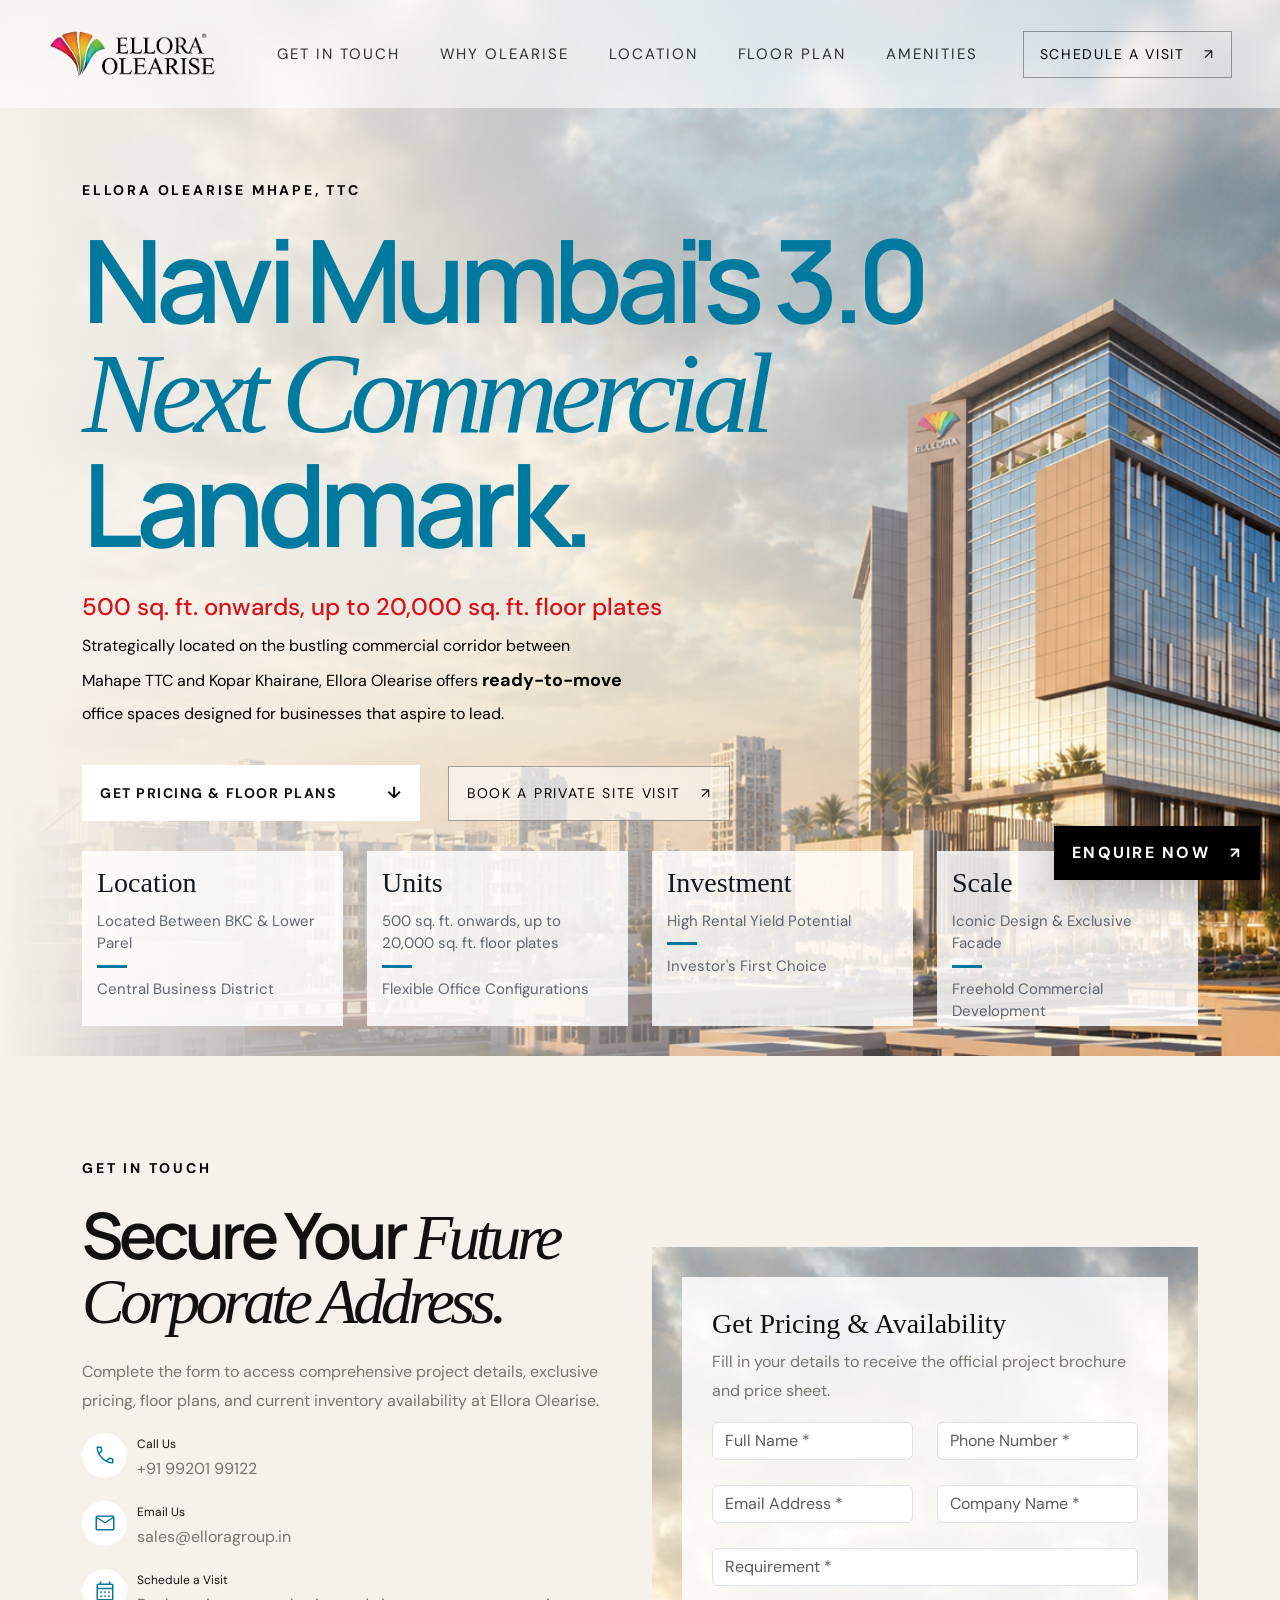
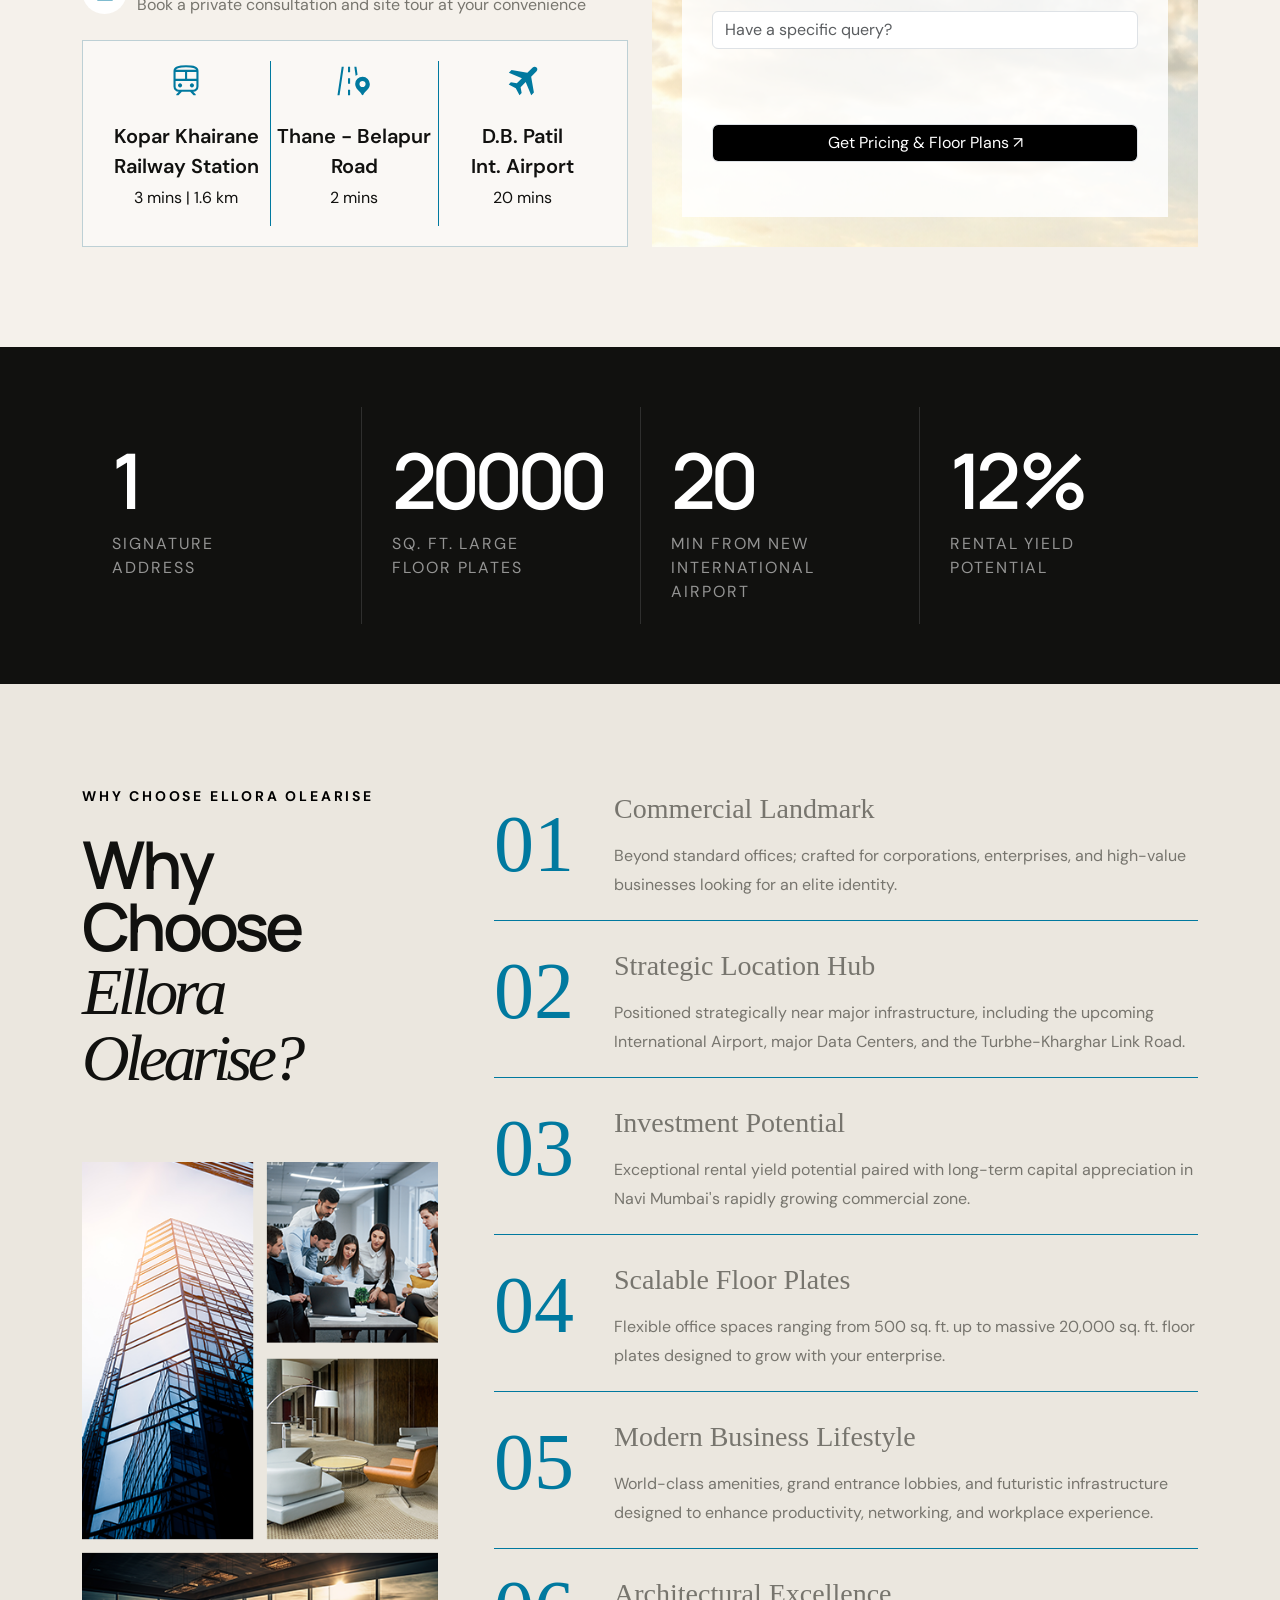
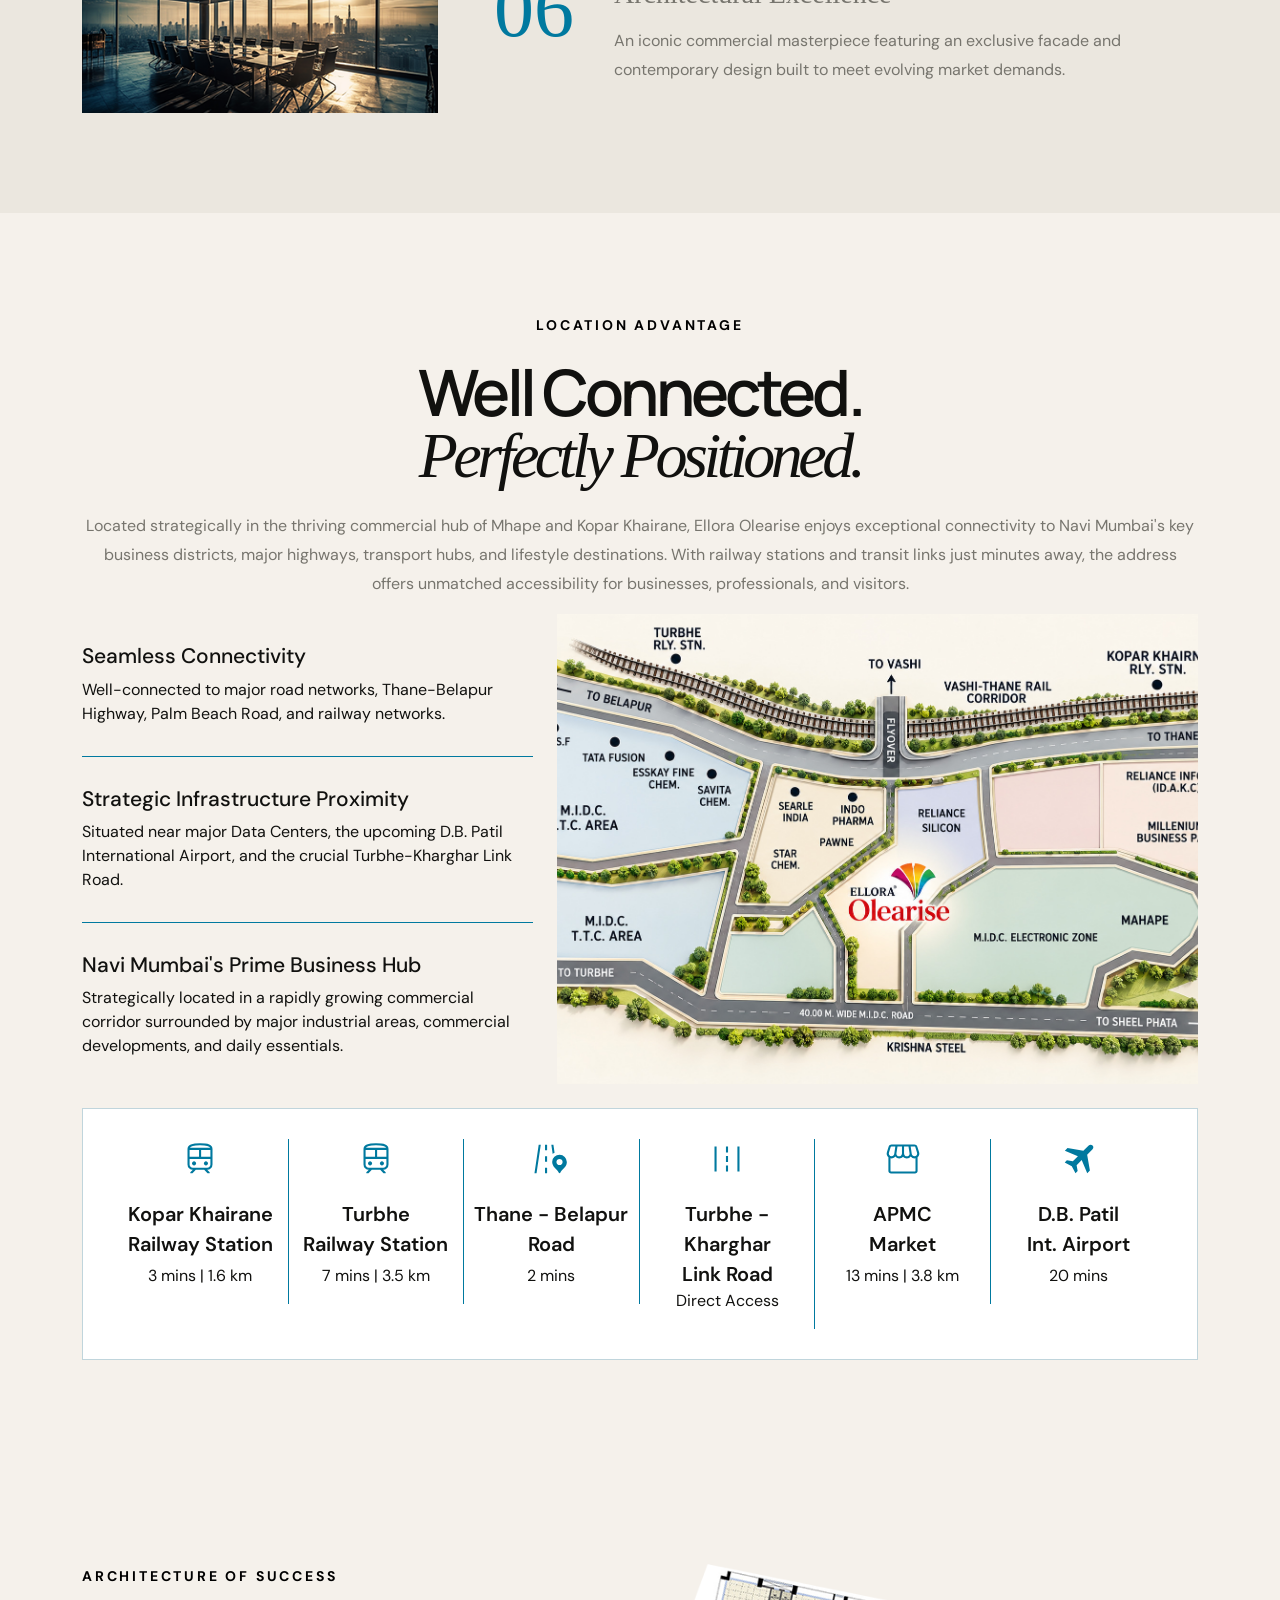
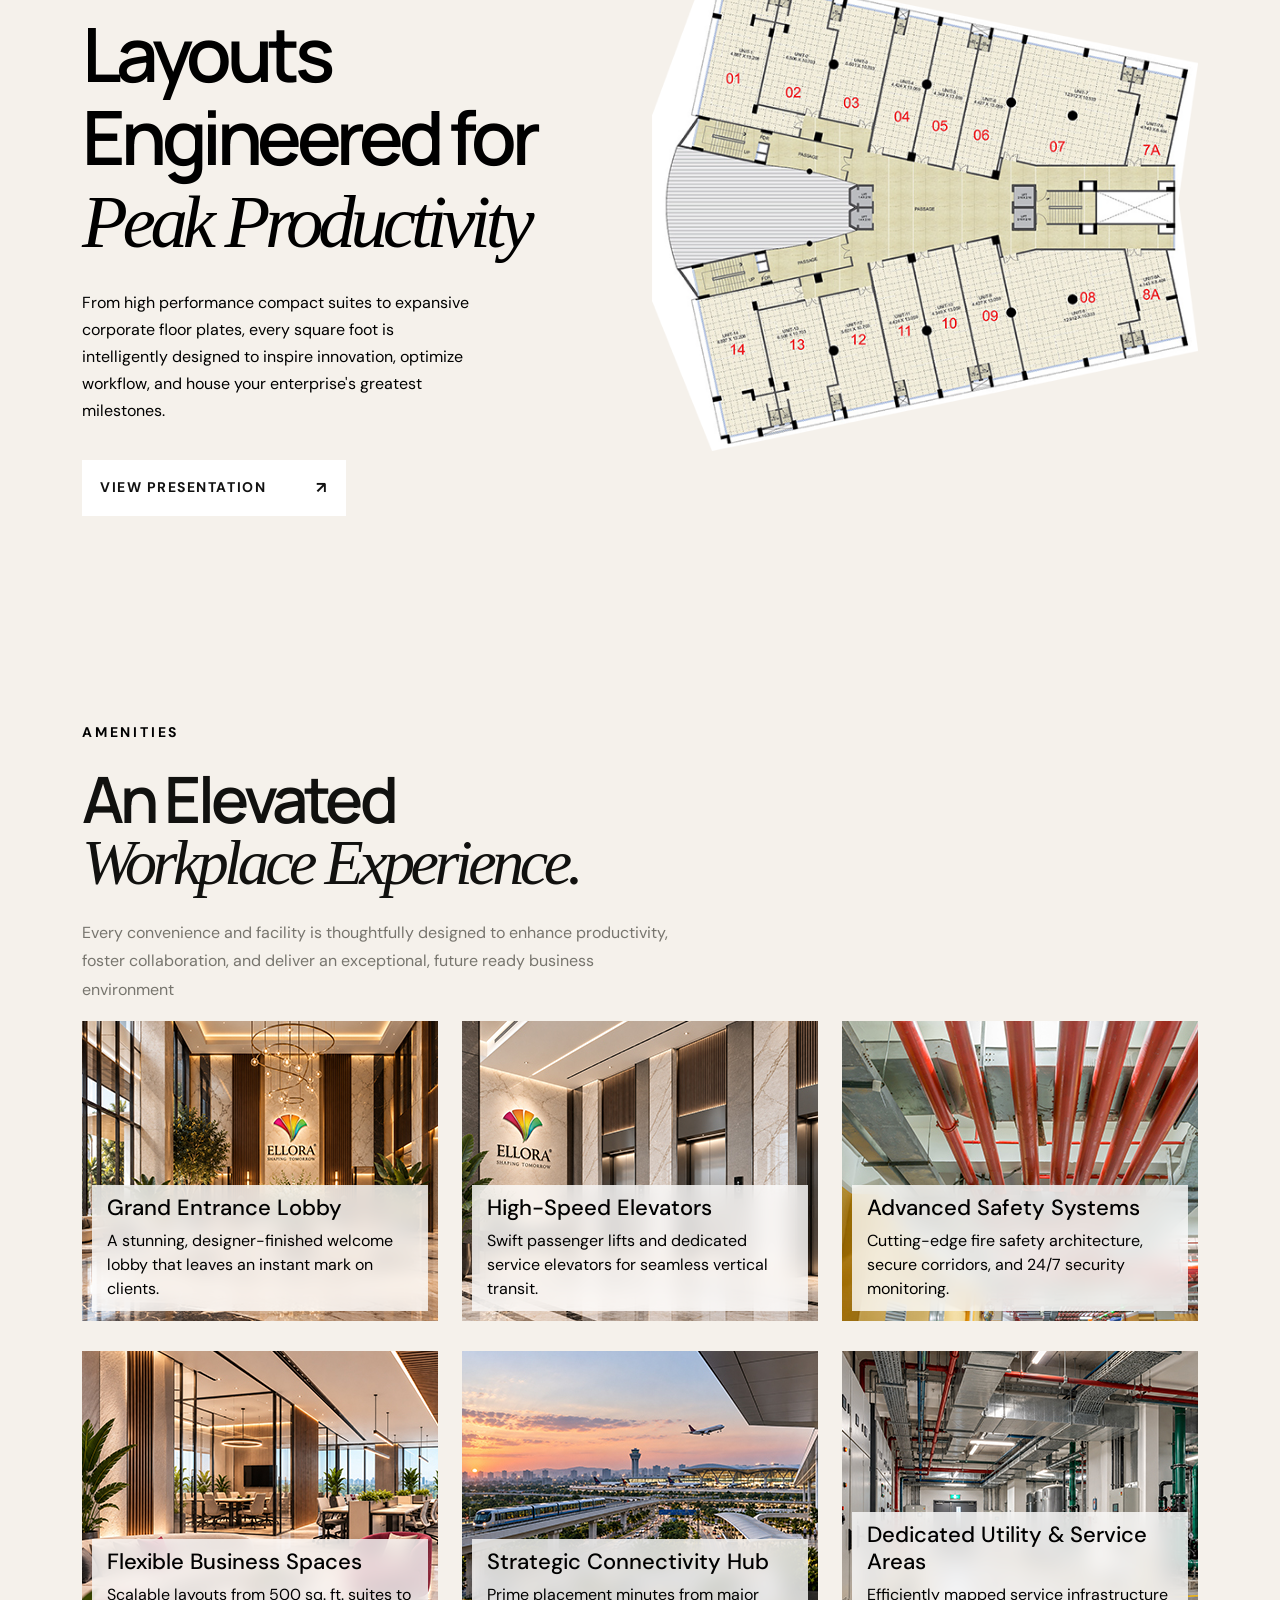
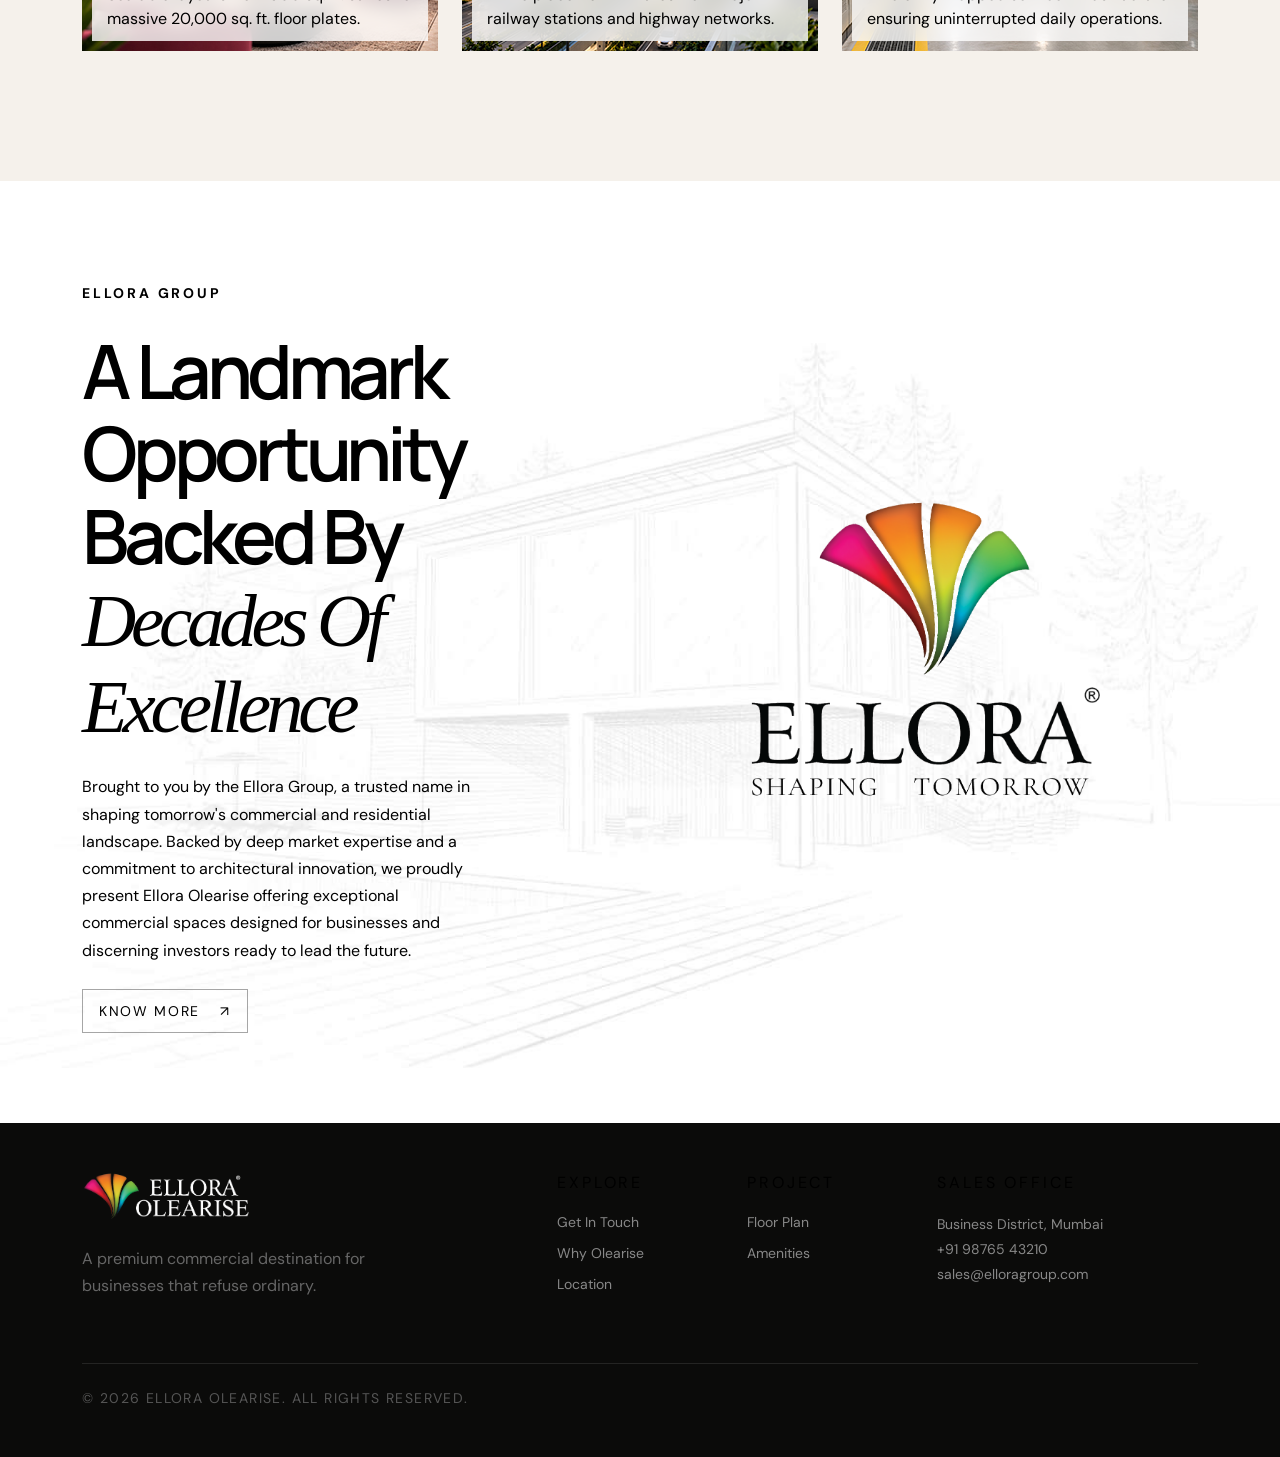
==== index.html @ 3167db68 "Add files via upload" ====
<!DOCTYPE html>
<html lang="en">
<head>
  <meta charset="UTF-8">
  <meta name="viewport" content="width=device-width, initial-scale=1.0">
  <meta name="description" content="">
  <title>Ellora olearise</title>

  <link rel="preconnect" href="https://fonts.googleapis.com">
  <link rel="preconnect" href="https://fonts.gstatic.com" crossorigin>
  <link href="https://fonts.googleapis.com/css2?family=DM+Sans:wght@400;500;600;700&family=Manrope:wght@400;500;600;700;800&display=swap" rel="stylesheet">
  <link href="css/bootstrap.min.css" rel="stylesheet">
  <link rel="stylesheet" href="css/style.css">
</head>

<body>
  <div class="preloader"><div class="loader-mark"><img src="images/logo-white.png"></div></div>
  <div class="cursor-glow"></div>
  <div class="scroll-progress"></div>

  <nav class="navbar navbar-expand-lg fixed-top" id="mainNav">
    <div class="container-fluid px-lg-5">
      <a class="navbar-brand" href="#home"><img src="images/logo.png"></a>
      <button class="navbar-toggler" type="button" data-bs-toggle="collapse" data-bs-target="#navMenu">
        <span></span><span></span><span></span>
      </button>
      <div class="collapse navbar-collapse" id="navMenu">
        <ul class="navbar-nav mx-auto gap-lg-4">
          <li><a class="nav-link" href="#overview">Get In Touch</a></li>
          <li><a class="nav-link" href="#spaces">Why Olearise</a></li>
          <li><a class="nav-link" href="#location">Location</a></li>
          <li><a class="nav-link" href="#plan">Floor Plan</a></li>
          <li><a class="nav-link" href="#amenities">Amenities</a></li>
        </ul>
        <a href="#" data-bs-toggle="modal" data-bs-target="#mainModalPopup" class="nav-cta">Schedule a Visit <span>↗</span></a>
      </div>
    </div>
  </nav>

  <main>
    <section class="hero" id="home">
      <div class="hero-media"></div>
      <div class="hero-overlay"></div>
      <div class="container">
        <div class="hero-content">
          <div class="hero-kicker reveal">ELLORA OLEARISE MHAPE, TTC</div>
          <h1 class="reveal">Navi Mumbai's 3.0 <br><em>Next Commercial</em><br>Landmark.</h1>
          <h4 class="reveal">500 sq. ft. onwards, up to 20,000 sq. ft. floor plates</h4>
          <p class="hero-copy reveal">Strategically located on the bustling commercial corridor between Mahape TTC and Kopar Khairane,  Ellora Olearise offers <strong style="font-size: 18px;">ready-to-move</strong> office spaces designed for businesses that aspire to lead.</p>
          <div class="hero-actions reveal">
            <a href="#overview" class="btn-premium">Get Pricing & Floor Plans <span>↓</span></a>
            <a href="" data-bs-toggle="modal" data-bs-target="#mainModalPopup" class="nav-cta">Book a Private Site Visit <span>↗</span></a>
          </div>
        </div>
        <!-- <div class="hero-bottom">
          <div><small>LOCATION</small><strong>Business District, Mumbai</strong></div>
          <div><small>CONFIGURATION</small><strong>Premium Offices & Retail</strong></div>
          <div><small>STATUS</small><strong>Now Leasing</strong></div>
        </div>
        <div class="scroll-note">SCROLL TO DISCOVER <span>↓</span></div> -->
        <div class="card-list reveal">
          <div class="row">
            <div class="col-6 col-md-3">
              <div class="hero-card">
                <h3>Location</h3>
                <p class="line-1">Located Between BKC & Lower Parel</p>
                <span></span>
                <p class="line-2">Central Business District</p>
              </div>
            </div>
            <div class="col-6 col-md-3">
              <div class="hero-card">
                <h3>Units</h3>
                <p class="line-1">500 sq. ft. onwards, up to 20,000 sq. ft. floor plates</p>
                <span></span>
                <p class="line-2">Flexible Office Configurations</p>
              </div>
            </div>
            <div class="col-6 col-md-3">
              <div class="hero-card">
                <h3>Investment</h3>
                <p class="line-1">High Rental Yield Potential</p>
                <span></span>
                <p class="line-2">Investor's First Choice</p>
              </div>
            </div>
            <div class="col-6 col-md-3">
              <div class="hero-card">
                <h3>Scale</h3>
                <p class="line-1">Iconic Design & Exclusive Facade</p>
                <span></span>
                <p class="line-2"> Freehold Commercial Development</p>
              </div>
            </div>
          </div>
        </div>
      </div>
    </section>

    <section class="intro section-pad" id="overview">
      <div class="container">
        <div class="row align-items-end">
          <div class="col-lg-6">
            <span class="eyebrow reveal">GET IN TOUCH</span>
            <h2 class="section-title reveal">Secure Your <em>Future<br> Corporate Address.</em> </h2>
            <p class="muted-copy reveal">Complete the form to access comprehensive project details, exclusive pricing, floor plans, and current inventory availability at Ellora Olearise.</p>
            <ul class="contact-info reveal">
              <li>
                <svg xmlns="http://www.w3.org/2000/svg" height="24px" viewBox="0 -960 960 960" width="24px" fill="#00799f"><path d="M777.61-140q-113.07 0-227.19-52.58-114.11-52.58-209.69-148.34-95.57-95.77-148.15-209.7Q140-664.54 140-777.61q0-18.17 12-30.28T182-820h130.46q15.15 0 26.73 9.89 11.58 9.88 14.73 24.42L376.85-668q2.38 16.38-1 28.15-3.39 11.77-12.16 19.77l-92.38 89.93q22.3 40.84 50.96 77.27 28.65 36.42 62.04 69.57 32.92 32.93 70 61.16 37.08 28.23 80.08 52.54l89.76-90.54q9.39-9.77 22.74-13.7 13.34-3.92 27.73-1.92l111.07 22.62q15.15 4 24.73 15.46t9.58 26V-182q0 18-12.11 30t-30.28 12ZM242.92-586.92l71.39-68.31q1.92-1.54 2.5-4.23.58-2.69-.19-5l-17.39-89.39q-.77-3.07-2.69-4.61-1.92-1.54-5-1.54H206q-2.31 0-3.85 1.54-1.53 1.54-1.53 3.85 3.07 41 13.42 83.3 10.34 42.31 28.88 84.39Zm348 345.69q39.77 18.54 82.96 28.35 43.2 9.8 80.73 11.65 2.31 0 3.85-1.54t1.54-3.85v-84.15q0-3.08-1.54-5t-4.61-2.69l-84-17.08q-2.31-.77-4.04-.19-1.73.58-3.66 2.5l-71.23 72Zm-348-345.69Zm348 345.69Z"/></svg>
                <label>Call Us</label>
                <div class="value muted-copy">+91 99201 99122</div>
              </li>
              <li>
                <svg xmlns="http://www.w3.org/2000/svg" height="24px" viewBox="0 -960 960 960" width="24px" fill="#00799f"><path d="M172.31-180Q142-180 121-201q-21-21-21-51.31v-455.38Q100-738 121-759q21-21 51.31-21h615.38Q818-780 839-759q21 21 21 51.31v455.38Q860-222 839-201q-21 21-51.31 21H172.31ZM480-457.69 160-662.31v410q0 5.39 3.46 8.85t8.85 3.46h615.38q5.39 0 8.85-3.46t3.46-8.85v-410L480-457.69Zm0-62.31 313.85-200h-627.7L480-520ZM160-662.31V-720v467.69q0 5.39 3.46 8.85t8.85 3.46H160v-422.31Z"/></svg>
                <label>Email Us</label>
                <div class="value muted-copy">sales@elloragroup.in</div>
              </li>
              <li>
                <svg xmlns="http://www.w3.org/2000/svg" height="24px" viewBox="0 -960 960 960" width="24px" fill="#00799f"><path d="M212.31-100Q182-100 161-121q-21-21-21-51.31v-535.38Q140-738 161-759q21-21 51.31-21h55.38v-84.61h61.54V-780h303.08v-84.61h60V-780h55.38Q778-780 799-759q21 21 21 51.31v535.38Q820-142 799-121q-21 21-51.31 21H212.31Zm0-60h535.38q4.62 0 8.46-3.85 3.85-3.84 3.85-8.46v-375.38H200v375.38q0 4.62 3.85 8.46 3.84 3.85 8.46 3.85ZM200-607.69h560v-100q0-4.62-3.85-8.46-3.84-3.85-8.46-3.85H212.31q-4.62 0-8.46 3.85-3.85 3.84-3.85 8.46v100Zm0 0V-720v112.31Zm280 210.77q-14.69 0-25.04-10.35-10.34-10.34-10.34-25.04 0-14.69 10.34-25.04 10.35-10.34 25.04-10.34t25.04 10.34q10.34 10.35 10.34 25.04 0 14.7-10.34 25.04-10.35 10.35-25.04 10.35Zm-185.04-10.35q-10.34-10.34-10.34-25.04 0-14.69 10.34-25.04 10.35-10.34 25.04-10.34t25.04 10.34q10.34 10.35 10.34 25.04 0 14.7-10.34 25.04-10.35 10.35-25.04 10.35t-25.04-10.35ZM640-396.92q-14.69 0-25.04-10.35-10.34-10.34-10.34-25.04 0-14.69 10.34-25.04 10.35-10.34 25.04-10.34t25.04 10.34q10.34 10.35 10.34 25.04 0 14.7-10.34 25.04-10.35 10.35-25.04 10.35ZM480-240q-14.69 0-25.04-10.35-10.34-10.34-10.34-25.03 0-14.7 10.34-25.04 10.35-10.35 25.04-10.35t25.04 10.35q10.34 10.34 10.34 25.04 0 14.69-10.34 25.03Q494.69-240 480-240Zm-185.04-10.35q-10.34-10.34-10.34-25.03 0-14.7 10.34-25.04 10.35-10.35 25.04-10.35t25.04 10.35q10.34 10.34 10.34 25.04 0 14.69-10.34 25.03Q334.69-240 320-240t-25.04-10.35ZM640-240q-14.69 0-25.04-10.35-10.34-10.34-10.34-25.03 0-14.7 10.34-25.04 10.35-10.35 25.04-10.35t25.04 10.35q10.34 10.34 10.34 25.04 0 14.69-10.34 25.03Q654.69-240 640-240Z"/></svg>
                <label>Schedule a Visit</label>
                <div class="value muted-copy">Book a private consultation and site tour at your convenience</div>
              </li>
            </ul>
            <ul class="connect-card clearfix reveal d-none d-sm-block">
              <li>
                <span><svg xmlns="http://www.w3.org/2000/svg" height="40px" viewBox="0 -960 960 960" width="40px" fill="#00799f"><path d="M180-347.69V-720q0-40.38 20.87-67.5 20.87-27.11 59.84-43.05 38.96-15.94 94.67-22.69Q411.1-860 480-860q71.64 0 127.37 6.55 55.73 6.55 94.1 22.49 38.37 15.94 58.45 42.85Q780-761.2 780-720v372.31q0 53.61-37.04 90.65Q705.92-220 652.31-220l60 60v20h-52.05l-80-80H379.74l-80 80h-52.05v-20l60-60q-53.61 0-90.65-37.04Q180-294.08 180-347.69Zm300-462.05q-118.54 0-171.87 15.52-53.34 15.53-70.18 44.99H724.1q-14.18-28.8-70.25-44.65-56.08-15.86-173.85-15.86ZM230.26-532.82h226.51v-166.16H230.26v166.16Zm422.05 50.26H230.26h499.48-77.43Zm-145.29-50.26h222.72v-166.16H507.02v166.16ZM372.96-339.73q14.48-14.35 14.48-35.4 0-21.05-14.48-35.52-14.47-14.48-35.4-14.48-20.92 0-35.39 14.48-14.48 14.47-14.48 35.52 0 21.05 14.48 35.4 14.47 14.34 35.39 14.34 20.93 0 35.4-14.34Zm284.87 0q14.48-14.35 14.48-35.4 0-21.05-14.48-35.52-14.47-14.48-35.39-14.48-20.93 0-35.4 14.48-14.48 14.47-14.48 35.52 0 21.05 14.48 35.4 14.47 14.34 35.4 14.34 20.92 0 35.39-14.34Zm-350.14 71.78h344.62q32.74 0 55.09-23.29 22.34-23.3 22.34-56.45v-134.87H230.26v134.87q0 33.15 22.34 56.45 22.35 23.29 55.09 23.29ZM480-749.23h244.1-486.15H480Z"></path></svg></span>
                <label>Kopar Khairane<br> Railway Station</label>
                <p>3 mins | 1.6 km</p>
              </li>
              <li>
                <span><svg xmlns="http://www.w3.org/2000/svg" height="40px" viewBox="0 -960 960 960" width="40px" fill="#00799f"><path d="M336.36-140v-129.05h50.25V-140h-50.25Zm0-275.62v-129.05h50.25v129.05h-50.25Zm0-275.35V-820h50.25v129.03h-50.25ZM83.36-140l101.41-680h49.84L133.23-140H83.36Zm591.21-3.1q-4.97-3.1-8-7.96l-3.69-8.3q-21.2-44.26-58.98-76.06-37.79-31.81-64.36-72.35-15.77-23.69-23.14-50.56-7.37-26.88-7.37-54.96 0-71.94 52.57-120.36 52.57-48.43 125.43-48.43 72.23 0 122.6 51.6Q860-478.89 860-406.1q0 26.72-7.42 51.83-7.43 25.11-22.27 46.5-26.81 41.07-64.97 72.22-38.16 31.14-58.26 75.97l-3.65 8.45q-2.74 4.9-7.64 8.01-4.89 3.12-10.58 3.12-5.68 0-10.64-3.1Zm62.12-212.52q21.77-21.76 21.77-52.07t-21.77-52.08q-21.77-21.77-52.08-21.77-30.3 0-52.07 21.77t-21.77 52.08q0 30.31 21.77 52.07 21.77 21.77 52.07 21.77 30.31 0 52.08-21.77ZM520.46-602.36 487.95-820h49.87l27.92 187.23q-12.43 6.69-23.52 13.84-11.09 7.16-21.76 16.57Z"></path></svg></span>
                <label>Thane - Belapur<br> Road</label>
                <p>2 mins</p>
              </li>
              <li>
                <span><svg xmlns="http://www.w3.org/2000/svg" height="40px" viewBox="0 -960 960 960" width="40px" fill="#00799f"><path d="m396.26-138.44-89.41-168.61-169.41-90.21 51.46-51.25 143.02 25.31 121.75-121.34-313.41-133.43 63.82-63.85 380.28 65.98 128.85-129.24q18.84-18.84 45.93-18.84t45.94 18.84q18.84 18.85 18.84 45.84 0 26.98-18.84 45.83L675.9-584.36l65.71 380.08-64.02 64.02-133.26-313.41L423-331.92l24.46 142.02-51.2 51.46Z"></path></svg></span>
                <label>D.B. Patil<br> Int. Airport</label>
                <p>20 mins</p>
              </li>
            </ul>
          </div>
          <div class="col-lg-6">
            <div class="intro-form-background-image" style="background-image: url(images/hero-banner.png);">
              <div class="intro-form-card">
                <h3>Get Pricing & Availability</h3>
                <p class="muted-copy">Fill in your details to receive the official project brochure and price sheet.</p>
                <form action="https://api.web3forms.com/submit" method="POST">
                  <input type="hidden" name="access_key" value="9e9e47db-1801-4096-8040-10f8c0e3b989">
                  <input type="hidden" name="redirect" value="https://official.elloragroup.in/thank-you.html">
                  <div class="row">
                    <div class="col-12 col-lg-6">
                      <input type="text" required="" name="Full Name" placeholder="Full Name *" class="form-control">
                    </div>
                    <div class="col-12 col-lg-6">
                      <input type="text" required="" name="Phone Number" placeholder="Phone Number *" class="form-control" maxlength="13" minlength="10" inputmode="numeric" >
                    </div>
                    <div class="col-12 col-lg-6">
                      <input type="text" required="" name="Email Address" placeholder="Email Address *" class="form-control">
                    </div>
                    <div class="col-12 col-lg-6">
                      <input type="text" required="" name="Company Name" placeholder="Company Name *" class="form-control">
                    </div>
                    <div class="col-12 col-lg-12">
                      <input type="text" required="" name="Requirement" placeholder="Requirement *" class="form-control">
                    </div>
                    <div class="col-12 col-lg-12">
                      <input type="text" required="" name="Query" placeholder="Have a specific query?" class="form-control">
                    </div>
                    <div class="col-12 col-lg-12">
                      <button type="submit" class="form-control">Get Pricing & Floor Plans <span>↗</span></button>
                    </div>
                  </div>
                </form>
              </div>
            </div>
          </div>
        </div>
      </div>
    </section>

    <section class="stats-section">
      <div class="container">
        <div class="row g-0">
          <div class="col-6 col-lg-3 stat reveal"><strong data-count="1">0</strong><span>SIGNATURE <br>ADDRESS</span></div>
          <div class="col-6 col-lg-3 stat reveal"><strong data-count="20000">0</strong><span>SQ. FT. LARGE <br>FLOOR PLATES⁠ </span></div>
          <div class="col-6 col-lg-3 stat reveal"><strong data-count="20">0</strong><span>Min FROM NEW INTERNATIONAL AIRPORT</span></div>
          <div class="col-6 col-lg-3 stat reveal"><strong data-count="12">0</strong> <strong>%</strong><span>⁠RENTAL YIELD <br>POTENTIAL</span></div>
        </div>
      </div>
    </section>

    <section class="spaces section-pad" id="spaces">
      <div class="container">
        <div class="row">
          <div class="col-12 col-md-4">
            <div class="section-head d-flex justify-content-between align-items-end mb-5">
              <div><span class="eyebrow reveal">WHY CHOOSE ELLORA OLEARISE</span><h2 class="section-title reveal">Why Choose<br><em>Ellora Olearise?</em></h2></div>
            </div>
                <img src="images/eo-grid.png">
          </div>
          <div class="col-12 col-md-8">
            <ul>
              <li>
                <span>01</span>
                <h3 class="muted-copy">Commercial Landmark</h3>
                <p class="muted-copy">Beyond standard offices; crafted for corporations, enterprises, and high-value businesses looking for an elite identity.</p>
              </li>
              <li>
                <span>02</span>
                <h3 class="muted-copy">Strategic Location Hub</h3>
                <p class="muted-copy">Positioned strategically near major infrastructure, including the upcoming International Airport, major Data Centers, and the Turbhe-Kharghar Link Road.</p>
              </li>
              <li>
                <span>03</span>
                <h3 class="muted-copy">Investment Potential</h3>
                <p class="muted-copy">Exceptional rental yield potential paired with long-term capital appreciation in Navi Mumbai's rapidly growing commercial zone.</p>
              </li>
              <li>
                <span>04</span>
                <h3 class="muted-copy">Scalable Floor Plates</h3>
                <p class="muted-copy">Flexible office spaces ranging from 500 sq. ft. up to massive 20,000 sq. ft. floor plates designed to grow with your enterprise. </p>
              </li>
              <li>
                <span>05</span>
                <h3 class="muted-copy">Modern Business Lifestyle</h3>
                <p class="muted-copy">World-class amenities, grand entrance lobbies, and futuristic infrastructure designed to enhance productivity, networking, and workplace experience.</p>
              </li>
              <li>
                <span>06</span>
                <h3 class="muted-copy">Architectural Excellence</h3>
                <p class="muted-copy">An iconic commercial masterpiece featuring an exclusive facade and contemporary design built to meet evolving market demands.</p>
              </li>
            </ul>
          </div>
        </div>
      </div>
    </section>
    <section class="location section-pad" id="location">
      <div class="container">
        <div class="row">
          <div class="col-lg-12 text-center">
            <span class="eyebrow reveal">LOCATION ADVANTAGE</span>
            <h2 class="section-title reveal">Well Connected. <br><em>Perfectly Positioned.</em></h2>
            <p class="muted-copy reveal mt-4">Located strategically in the thriving commercial hub of Mhape and Kopar Khairane, Ellora Olearise enjoys exceptional connectivity to Navi Mumbai's key business districts, major highways, transport hubs, and lifestyle destinations. With railway stations and transit links just minutes away, the address offers unmatched accessibility for businesses, professionals, and visitors.</p>
          </div>
          <!-- <div class="col-lg-6 offset-lg-1">
            <div class="connect-list">
              <div class="connect reveal"><span>Metro Station</span><b>05 min</b></div>
              <div class="connect reveal"><span>Express Highway</span><b>08 min</b></div>
              <div class="connect reveal"><span>International Airport</span><b>25 min</b></div>
              <div class="connect reveal"><span>Business District</span><b>10 min</b></div>
              <div class="connect reveal"><span>Premium Hotels</span><b>07 min</b></div>
            </div>
          </div> -->
          <div class="col-lg-5 text-center">
            <ul class="connectivity-features clearfix">
              <li>
                <h4>Seamless Connectivity</h4>
                <p>Well-connected to major road networks, Thane-Belapur Highway, Palm Beach Road, and railway networks.</p>
              </li>
              <li>
                <h4>Strategic Infrastructure Proximity</h4>
                <p>Situated near major Data Centers, the upcoming D.B. Patil International Airport, and the crucial Turbhe-Kharghar Link Road.</p>
              </li>
              <li>
                <h4>Navi Mumbai's Prime Business Hub</h4>
                <p>Strategically located in a rapidly growing commercial corridor surrounded by major industrial areas, commercial developments, and daily essentials.</p>
              </li>
            </ul>
          </div>
          <div class="col-lg-7 text-center">
            <div class="map-box reveal" style="background-image: url(images/map.jpg); background-position: center; background-size: cover;">
            </div>
          </div>
          <div class="col-lg-12">
            <ul class="connect-card clearfix">
              <li>
                <span><svg xmlns="http://www.w3.org/2000/svg" height="40px" viewBox="0 -960 960 960" width="40px" fill="#00799f"><path d="M180-347.69V-720q0-40.38 20.87-67.5 20.87-27.11 59.84-43.05 38.96-15.94 94.67-22.69Q411.1-860 480-860q71.64 0 127.37 6.55 55.73 6.55 94.1 22.49 38.37 15.94 58.45 42.85Q780-761.2 780-720v372.31q0 53.61-37.04 90.65Q705.92-220 652.31-220l60 60v20h-52.05l-80-80H379.74l-80 80h-52.05v-20l60-60q-53.61 0-90.65-37.04Q180-294.08 180-347.69Zm300-462.05q-118.54 0-171.87 15.52-53.34 15.53-70.18 44.99H724.1q-14.18-28.8-70.25-44.65-56.08-15.86-173.85-15.86ZM230.26-532.82h226.51v-166.16H230.26v166.16Zm422.05 50.26H230.26h499.48-77.43Zm-145.29-50.26h222.72v-166.16H507.02v166.16ZM372.96-339.73q14.48-14.35 14.48-35.4 0-21.05-14.48-35.52-14.47-14.48-35.4-14.48-20.92 0-35.39 14.48-14.48 14.47-14.48 35.52 0 21.05 14.48 35.4 14.47 14.34 35.39 14.34 20.93 0 35.4-14.34Zm284.87 0q14.48-14.35 14.48-35.4 0-21.05-14.48-35.52-14.47-14.48-35.39-14.48-20.93 0-35.4 14.48-14.48 14.47-14.48 35.52 0 21.05 14.48 35.4 14.47 14.34 35.4 14.34 20.92 0 35.39-14.34Zm-350.14 71.78h344.62q32.74 0 55.09-23.29 22.34-23.3 22.34-56.45v-134.87H230.26v134.87q0 33.15 22.34 56.45 22.35 23.29 55.09 23.29ZM480-749.23h244.1-486.15H480Z"/></svg></span>
                <label>Kopar Khairane<br> Railway Station</label>
                <p>3 mins | 1.6 km</p>
              </li>
              <li>
                <span><svg xmlns="http://www.w3.org/2000/svg" height="40px" viewBox="0 -960 960 960" width="40px" fill="#00799f"><path d="M180-347.69V-720q0-40.38 20.87-67.5 20.87-27.11 59.84-43.05 38.96-15.94 94.67-22.69Q411.1-860 480-860q71.64 0 127.37 6.55 55.73 6.55 94.1 22.49 38.37 15.94 58.45 42.85Q780-761.2 780-720v372.31q0 53.61-37.04 90.65Q705.92-220 652.31-220l60 60v20h-52.05l-80-80H379.74l-80 80h-52.05v-20l60-60q-53.61 0-90.65-37.04Q180-294.08 180-347.69Zm300-462.05q-118.54 0-171.87 15.52-53.34 15.53-70.18 44.99H724.1q-14.18-28.8-70.25-44.65-56.08-15.86-173.85-15.86ZM230.26-532.82h226.51v-166.16H230.26v166.16Zm422.05 50.26H230.26h499.48-77.43Zm-145.29-50.26h222.72v-166.16H507.02v166.16ZM372.96-339.73q14.48-14.35 14.48-35.4 0-21.05-14.48-35.52-14.47-14.48-35.4-14.48-20.92 0-35.39 14.48-14.48 14.47-14.48 35.52 0 21.05 14.48 35.4 14.47 14.34 35.39 14.34 20.93 0 35.4-14.34Zm284.87 0q14.48-14.35 14.48-35.4 0-21.05-14.48-35.52-14.47-14.48-35.39-14.48-20.93 0-35.4 14.48-14.48 14.47-14.48 35.52 0 21.05 14.48 35.4 14.47 14.34 35.4 14.34 20.92 0 35.39-14.34Zm-350.14 71.78h344.62q32.74 0 55.09-23.29 22.34-23.3 22.34-56.45v-134.87H230.26v134.87q0 33.15 22.34 56.45 22.35 23.29 55.09 23.29ZM480-749.23h244.1-486.15H480Z"/></svg></span>
                <label>Turbhe<br> Railway Station</label>
                <p>7 mins | 3.5 km</p>
              </li>
              <li>
                <span><svg xmlns="http://www.w3.org/2000/svg" height="40px" viewBox="0 -960 960 960" width="40px" fill="#00799f"><path d="M336.36-140v-129.05h50.25V-140h-50.25Zm0-275.62v-129.05h50.25v129.05h-50.25Zm0-275.35V-820h50.25v129.03h-50.25ZM83.36-140l101.41-680h49.84L133.23-140H83.36Zm591.21-3.1q-4.97-3.1-8-7.96l-3.69-8.3q-21.2-44.26-58.98-76.06-37.79-31.81-64.36-72.35-15.77-23.69-23.14-50.56-7.37-26.88-7.37-54.96 0-71.94 52.57-120.36 52.57-48.43 125.43-48.43 72.23 0 122.6 51.6Q860-478.89 860-406.1q0 26.72-7.42 51.83-7.43 25.11-22.27 46.5-26.81 41.07-64.97 72.22-38.16 31.14-58.26 75.97l-3.65 8.45q-2.74 4.9-7.64 8.01-4.89 3.12-10.58 3.12-5.68 0-10.64-3.1Zm62.12-212.52q21.77-21.76 21.77-52.07t-21.77-52.08q-21.77-21.77-52.08-21.77-30.3 0-52.07 21.77t-21.77 52.08q0 30.31 21.77 52.07 21.77 21.77 52.07 21.77 30.31 0 52.08-21.77ZM520.46-602.36 487.95-820h49.87l27.92 187.23q-12.43 6.69-23.52 13.84-11.09 7.16-21.76 16.57Z"/></svg></span>
                <label>Thane - Belapur<br> Road</label>
                <p>2 mins</p>
              </li>
              <li>
                <span><svg xmlns="http://www.w3.org/2000/svg" height="40px" viewBox="0 -960 960 960" width="40px" fill="#00799f"><path d="M180-180v-600h50.26v600H180Zm274.87 0v-141.95h50.26V-180h-50.26Zm274.87 0v-600H780v600h-50.26ZM454.87-409.64v-141.13h50.26v141.13h-50.26Zm0-228.82V-780h50.26v141.54h-50.26Z"/></svg></span>
                <label>Turbhe - Kharghar<br> Link Road</label>
                <p>Direct Access</p>
              </li>
              <li>
                <span><svg xmlns="http://www.w3.org/2000/svg" height="40px" viewBox="0 -960 960 960" width="40px" fill="#00799f"><path d="M830.2-521.49v328.93q0 25.84-18.35 44.2Q793.49-130 767.64-130H192.1q-25.84 0-44.2-18.36-18.36-18.36-18.36-44.2v-329.7q-26.46-21.33-36.76-53.93-10.29-32.6.66-67.4l40.87-131.74q8-25.9 26.95-40.28Q180.21-830 206.15-830h544.77q26.77 0 46.28 14.23 19.52 14.23 27.47 39.67l42.3 132.51q10.95 34.8.32 67.58-10.62 32.78-37.09 54.52Zm-261.17-23.64q33.84 0 53.19-20.37 19.34-20.37 15.93-45.27l-25.79-168.97H505.33v166.25q0 27.54 18.44 47.95 18.43 20.41 45.26 20.41Zm-183.39 0q29.92 0 49.68-20.07 19.76-20.08 19.76-48.29v-166.25H347.79L322-609.23q-3.23 22.38 15.08 43.24 18.3 20.86 48.56 20.86Zm-179.9 0q24.95 0 43.11-17.19 18.15-17.19 21.66-42.55l25.44-174.87h-95.49q-6.54 0-10.51 2.88-3.98 2.89-5.64 8.65L142.87-632.1q-9.82 30.79 8.21 58.88 18.02 28.09 54.66 28.09Zm548.26 0q33.95 0 53.82-26.98 19.87-26.99 9.46-59.99l-42.36-136.87q-1.66-5.77-5.64-8.27-3.97-2.5-10.51-2.5H664.2l25.44 174.87q3.77 25.36 21.8 42.55 18.02 17.19 42.56 17.19ZM192.1-180.26h575.54q5.13 0 8.72-3.46 3.59-3.46 3.59-8.84V-498q-3.82 1.97-11.05 2.55-7.23.58-14.9.58-25.92 0-47.37-10.52-21.45-10.51-41.76-33.12-16.02 19.84-39.43 31.74-23.41 11.9-54.36 11.9-26.95 0-48.54-9.96-21.59-9.97-42.33-30.71-17.72 19.92-41.39 30.3-23.67 10.37-49.23 10.37-28.15 0-52.05-10.22t-41.23-33.42q-26.72 25.23-49.27 34.43-22.55 9.21-41.3 9.21-7.25 0-14.15-.58t-11.8-2.55v305.44q0 5.38 3.59 8.84t8.72 3.46Zm575.54 0H192.1h575.54Z"/></svg></span>
                <label>APMC<br> Market</label>
                <p>13 mins | 3.8 km</p>
              </li>
              <li>
                <span><svg xmlns="http://www.w3.org/2000/svg" height="40px" viewBox="0 -960 960 960" width="40px" fill="#00799f"><path d="m396.26-138.44-89.41-168.61-169.41-90.21 51.46-51.25 143.02 25.31 121.75-121.34-313.41-133.43 63.82-63.85 380.28 65.98 128.85-129.24q18.84-18.84 45.93-18.84t45.94 18.84q18.84 18.85 18.84 45.84 0 26.98-18.84 45.83L675.9-584.36l65.71 380.08-64.02 64.02-133.26-313.41L423-331.92l24.46 142.02-51.2 51.46Z"/></svg></span>
                <label>D.B. Patil<br> Int. Airport</label>
                <p>20 mins</p>
              </li>
            </ul>
          </div>
        </div>
      </div>
    </section>

    <section class="architecture" id="plan">
      <div class="container">
        <div class="row">
          <div class="col-12 col-md-6">
            <div class="architecture-copy">
              <span class="eyebrow">ARCHITECTURE OF SUCCESS</span>
              <h2>Layouts<br> Engineered for <br><em>Peak Productivity</em></h2>
              <p>From high performance compact suites to expansive corporate floor plates, every square foot is intelligently designed to inspire innovation, optimize workflow, and house your enterprise's greatest milestones.</p>
              <a href="#" data-bs-toggle="modal" data-bs-target="#mainModalPopup" class="btn-premium">View Presentation <span>↗</span></a>
            </div>
          </div>
          <div class="col-12 col-md-6">
            <div class="architecture-image">
              <img src="images/f-plan.png"/>
            </div>
          </div>
        </div>
      </div>
    </section>

    <section class="experience section-pad" id="amenities">
      <div class="container">
        <div class="row align-items-center">
          <div class="col-lg-12">
            <span class="eyebrow reveal">AMENITIES</span>
            <h2 class="section-title reveal">An Elevated <br><em>Workplace Experience.</em></h2>
            <p class="muted-copy reveal mt-4">Every convenience and facility is thoughtfully designed to enhance productivity, foster collaboration, and deliver an exceptional, future ready business environment</p>
          </div>
        </div>
        <div class="row">
          <div class="col-12 col-md-4">
            <div class="ame-card" style="background-image: url(images/ame-1.jpg);">
              <div class="caption">
                <h4>Grand Entrance Lobby</h4>
                <p>A stunning, designer-finished welcome lobby that leaves an instant mark on clients.</p>
              </div>
            </div>
          </div>
          <div class="col-12 col-md-4">
            <div class="ame-card" style="background-image: url(images/ame-2.jpg);">
              <div class="caption">
                <h4>High-Speed Elevators </h4>
                <p>Swift passenger lifts and dedicated service elevators for seamless vertical transit.</p>
              </div>
            </div>
          </div>
          <div class="col-12 col-md-4">
            <div class="ame-card" style="background-image: url(images/ame-3.jpg);">
              <div class="caption">
                <h4>Advanced Safety Systems</h4>
                <p>Cutting-edge fire safety architecture, secure corridors, and 24/7 security monitoring.</p>
              </div>
            </div>
          </div>
          <div class="col-12 col-md-4">
            <div class="ame-card" style="background-image: url(images/ame-4.jpg);">
              <div class="caption">
                <h4>Flexible Business Spaces</h4>
                <p>Scalable layouts from 500 sq. ft. suites to massive 20,000 sq. ft. floor plates.</p>
              </div>
            </div>
          </div>
          <div class="col-12 col-md-4">
            <div class="ame-card" style="background-image: url(images/ame-5.jpg);">
              <div class="caption">
                <h4>Strategic Connectivity Hub</h4>
                <p>Prime placement minutes from major railway stations and highway networks.</p>
              </div>
            </div>
          </div>
          <div class="col-12 col-md-4">
            <div class="ame-card" style="background-image: url(images/ame-6.jpg);">
              <div class="caption">
                <h4>Dedicated Utility & Service Areas</h4>
                <p>Efficiently mapped service infrastructure ensuring uninterrupted daily operations.</p>
              </div>
            </div>
          </div>
        </div>
      </div>
    </section>
    <section class="about section-pad">
      <div class="container">
        <div class="row">
          <div class="col-12 col-md-6">
            <span class="eyebrow">ELLORA GROUP</span>
            <h2>A Landmark Opportunity Backed By <em>Decades Of Excellence</em></h2>
            <p>Brought to you by the Ellora Group, a trusted name in shaping tomorrow's commercial and residential landscape. Backed by deep market expertise and a commitment to architectural innovation, we proudly present Ellora Olearise offering exceptional commercial spaces designed for businesses and discerning investors ready to lead the future.</p>
            <a href="" data-bs-toggle="modal" data-bs-target="#mainModalPopup" class="nav-cta">Know More <span>↗</span></a>
          </div>
          <div class="col-12 col-md-6" style="align-content: center; justify-content: center; display: grid;">
            <img src="images/eg-logo.png" class="eg-logo"> 
          </div>
        </div>
      </div>
    </section>
  </main>

  <footer>
    <div class="container py-5">
      <div class="row g-4">
        <div class="col-lg-5"><a class="navbar-brand" href="#home"><img src="images/logo-white.png"></a><p class="footer-copy mt-4">A premium commercial destination for businesses that refuse ordinary.</p></div>
        <div class="col-6 col-lg-2"><small>EXPLORE</small>
          <a href="#overview">Get In Touch</a>
          <a href="#spaces">Why Olearise</a>
          <a href="#location">Location</a>
        </div>
        <div class="col-6 col-lg-2">
          <small>PROJECT</small>
          <a href="#plan">Floor Plan</a>
          <a href="#amenities">Amenities</a>
        </div>
        <div class="col-lg-3"><small>SALES OFFICE</small><p>Business District, Mumbai<br>+91 98765 43210<br>sales@elloragroup.com</p></div>
      </div>
      <div class="footer-bottom mt-5 pt-4 text-center"><span>© 2026 Ellora Olearise. All rights reserved.</span>
        <!-- <span>Privacy · Disclaimer</span> -->
      </div>
    </div>
  </footer>

  <div class="modal fade" id="mainModalPopup" data-bs-backdrop="static" data-bs-keyboard="false" tabindex="-1" aria-labelledby="mainModalPopupLabel" aria-hidden="false">
    <div class="modal-dialog modal-dialog-centered modal-dialog-scrollable">
        <div class="modal-content custom-modal-content">

            <div class="modal-close" data-bs-dismiss="modal">
                ✕
            </div>

            <div class="modal-body">
                <div class="intro-form-card">
                    <h3>Get Pricing &amp; Availability</h3>
                    <p class="muted-copy">Fill in your details to receive the official project brochure and price sheet.</p>
                  <form class="modal-form-view" action="https://api.web3forms.com/submit" method="POST">
                    <input type="hidden" name="access_key" value="9e9e47db-1801-4096-8040-10f8c0e3b989">
                    <input type="hidden" name="redirect" value="https://official.elloragroup.in/thank-you.html">
                    <div class="row">
                      <div class="col-12 col-lg-6">
                        <input type="text" required="" name="Full Name" placeholder="Full Name *" class="form-control">
                      </div>
                      <div class="col-12 col-lg-6">
                        <input type="text" required="" name="Phone Number" placeholder="Phone Number *" class="form-control" maxlength="13" minlength="10" inputmode="numeric" >
                      </div>
                      <div class="col-12 col-lg-6">
                        <input type="text" required="" name="Email Address" placeholder="Email Address *" class="form-control">
                      </div>
                      <div class="col-12 col-lg-6">
                        <input type="text" required="" name="Company Name" placeholder="Company Name *" class="form-control">
                      </div>
                      <div class="col-12 col-lg-12">
                        <input type="text" required="" name="Requirement" placeholder="Requirement *" class="form-control">
                      </div>
                      <div class="col-12 col-lg-12">
                        <input type="text" required="" name="Query" placeholder="Have a specific query?" class="form-control">
                      </div>
                      <div class="col-12 col-lg-12">
                        <button type="submit" class="form-control">Get Pricing & Floor Plans <span>↗</span></button>
                      </div>
                    </div>
                  </form>
                </div>
            </div>
        </div>
    </div>
</div>

  <div class="floating-enquire"><a href="" data-bs-toggle="modal" data-bs-target="#mainModalPopup">ENQUIRE NOW <span>↗</span></a></div>

  <script src="js/bootstrap.bundle.min.js"></script>
  <script src="js/script.js"></script>
</body>
</html>
---- css/style.css ----
:root{
     --ink:#11110f;
    --paper:#f5f1eb;
    --cream:#e8e1d5;
    --muted:#77756e;
     --accent:#000;
    --line:rgba(17,17,15,.14);
    --white:#fff;
}
 *{
    box-sizing:border-box
}
html{
    scroll-behavior:smooth
}
body{
    margin:0;
    background:var(--paper);
    color:var(--ink);
    font-family:"DM Sans",sans-serif;
    overflow-x:hidden
}
img {
    max-width: 100%;
}
/* .container {
    max-width: 90%;
} */
 body.loaded .preloader{
    opacity:0;
    visibility:hidden;
    pointer-events:none
}
.preloader{
    position:fixed;
    inset:0;
    background:var(--ink);
    z-index:9999;
    display:grid;
    place-items:center;
    transition:.8s ease
}
.loader-mark{
    font:700 30px Manrope;
    letter-spacing:.08em;
    color:#fff
}
.loader-mark img {
    width: 450px;
}
.loader-mark span{
    color:var(--accent)
}
 .scroll-progress{
    position:fixed;
    top:0;
    left:0;
    height:3px;
    width:0;
    background: linear-gradient(to right, #d80e77, #dd6c25, #eb9c1a, #5ab757);
    z-index:1001
}
 .cursor-glow{
    position:fixed;
    width:240px;
    height:240px;
    border-radius:50%;
    pointer-events:none;
    background:radial-gradient(circle,rgba(183,155,109,.13),transparent 65%);
    transform:translate(-50%,-50%);
    z-index:2
}
.navbar {
    padding: 24px 0;
    transition: .4s;
    z-index: 1000;
    color: #fff;
    background: rgb(255 255 255 / 60%);
    backdrop-filter: blur(10px);
    width: 100%;
    margin: 0 auto 0;
    /* border-radius: 80px; */
}
.navbar.scrolled{
    padding:13px 0;
    background:rgb(255 255 255 / 85%);
    backdrop-filter: blur(10px);
}
.navbar-brand{
    font:700 18px Manrope;
    letter-spacing:.08em;
    color:inherit!important
}
.navbar-brand img {
    height: 50px;
}
.navbar-brand span{
    color:var(--accent)
}
.navbar-brand b{
    font-weight:400;
    opacity:.5
}
.nav-link{
    font-size:15px;
    text-transform:uppercase;
    letter-spacing:.13em;
    color: #000!important;
    opacity:.8
}
.nav-link:hover{
    opacity:1
}
.nav-cta{
    color:#000;
    text-decoration:none;
    font-size:14px;
    text-transform:uppercase;
    letter-spacing:.12em;
    border:1px solid rgba(0,0,0,.35);
    padding:12px 16px
}
.nav-cta span{
    color:#000;
    margin-left:14px
}
.navbar-toggler{
    border: 0;
    padding: 0;
}
.navbar-toggler span{
    display:block;
    width:25px;
    height:1px;
    background:#000;
    margin:6px
}
.modal-close {
    display: inline-block;
    font-size: 24px;
    height: 35px;
    width: 35px;
    text-align: center;
    position: absolute;
    top: 10px;
    right: 10px;
    z-index: 1;
    cursor: pointer;
}
.modal-content {
    padding: 20px;
    background-color: #ffffffd9;
    backdrop-filter: blur(10px);
}
.modal-content .intro-form-card {
    padding: 0;
    background-color: transparent;
}
.modal-content .intro-form-card button {
    margin: 0;
}
.hero{
    min-height:100vh;
    position:relative;
    color:#fff;
    /* display:flex; */
    align-items:center;
    overflow:hidden;
    background:#222
}
.hero-media,.hero-overlay{
    position:absolute;
    inset:0
}
.hero-media{
    background-image:url("../images/hero-banner.png");
    background-size:cover;
    background-position:center;
    transform:scale(1.04)
}
.hero-overlay {
    background: linear-gradient(-90deg, #f5f1eb00 0%, #f5f1ebad 77%, #f5f1eb 100%);
}
 .hero-content{
    position:relative;
    z-index:3;
    padding-top: 180px;
    margin: 0 auto;
}
.hero-content h4 {
    color: #d9101a;
}
.hero-kicker,.eyebrow{
    font-size:14px;
    letter-spacing:.2em;
    text-transform:uppercase;
    color:var(--accent);
    font-weight:700
}
.hero h1{
    font:600 clamp(58px,9vw,120px)/.95 Manrope;
    letter-spacing:-.065em;
    margin:24px 0 35px;
    color: #00799f;
}
.hero h1 em,.section-title em,.architecture-copy em,.cta-section h2 em,.about h2 em{
    font-family:Georgia,serif;
    font-weight:400;
    letter-spacing:-.07em
}
.hero-copy{
    font-size:16px;
    line-height:2;
    max-width:550px;
    color:#000
}
.hero-actions{
    display:flex;
    gap:28px;
    align-items:center;
    margin-top:35px
}
.btn-premium{
    display:inline-flex;
    align-items:center;
    justify-content:space-between;
    gap:50px;
    padding:16px 18px;
    background:#fff;
    color:#111;
    text-decoration:none;
    text-transform:uppercase;
    letter-spacing:.11em;
    font-size:14px;
    font-weight:700;
    transition:.35s
}
.btn-premium:hover{
    background:var(--accent);
    color:#fff;
    transform:translateY(-3px)
}
.hero .nav-cta {
    background-color: #ffffff8c;
    padding: 16px 18px;
}
.btn-premium span{
    font-size:16px
}
.text-link,.arrow-link{
    color:#000;
    text-decoration:none;
    font-size:14px;
    text-transform:uppercase;
    letter-spacing:.12em
}
.text-link span,.arrow-link span{
    margin-left:12px;
    color:var(--accent)
}
.hero-bottom{
    position:absolute;
    z-index:4;
    bottom:0;
    left:0;
    right:0;
    display:flex;
    border-top:1px solid rgba(255,255,255,.2);
    margin:0 40px;
    padding:18px 0;
    gap:70px
}
.hero-bottom div{
    display:flex;
    flex-direction:column;
    gap:5px
}
.hero-bottom small{
    font-size:8px;
    letter-spacing:.18em;
    opacity:.5
}
.hero-bottom strong{
    font-size:11px;
    font-weight:500
}
.card-list {
    position: relative;
    margin: 30px auto;
}
.hero-card {
    background-color: #ffffffd4;
    color: #121820;
    height: 175px;
    padding: 15px;
}
.hero-card h3 {
    font-family: Georgia, serif;
}
.hero-card p {
    color: #5f6670;
    margin: 10px 0;
    font-size: 15px;
}
.hero-card span {
    display: block;
    height: 3px;
    width: 30px;
    background-color: #00799f;
}
.scroll-note{
    position:absolute;
    right:40px;
    bottom:115px;
    font-size:9px;
    letter-spacing:.18em;
    writing-mode:vertical-rl;
    opacity:.65
}
.scroll-note span{
    color:var(--accent);
    font-size:16px;
    margin-top:12px
}
 .section-pad{
    padding:100px 0
}
.intro{
    background:var(--paper)
}
.intro ul.connect-card {
    padding: 20px;
    background-color: #ffffff7d;
}

.intro ul.connect-card li {
    width: 33.33%;
}
.section-title{
    font:600 clamp(42px,5vw,74px)/.95 Manrope;
    letter-spacing:-.06em;
    margin:25px 0
}
.lead-copy{
    font:500 25px/1.35 Manrope;
    letter-spacing:-.025em;
    max-width:650px
}
.muted-copy{
    color:var(--muted);
    line-height:1.8;
    max-width:600px
}
.arrow-link{
    color:var(--ink);
    display:inline-block;
    margin-top:25px;
    border-bottom:1px solid var(--line);
    padding-bottom:10px
}
ul.contact-info {
    list-style-type: none;
    padding: 0;
    margin: 0;
}

ul.contact-info li {
    padding: 0 0 0 55px;
    margin-bottom: 15px;
    position: relative;
}
ul.contact-info li::before {
    content: '';
    display: inline-block;
    width: 45px;
    height: 45px;
    background-color: #fff;
    border-radius: 50%;
    position: absolute;
    left: 0px;
    top: 2px;
}
ul.contact-info li svg {
    position: absolute;
    left: 11px;
    top: 12px;
}

ul.contact-info li label {
    font-size: 12px;
}

.intro-form-background-image {
    padding: 30px;
}

.intro-form-card {
    padding: 30px;
    background-color: #ffffffd9;
}
.intro-form-card h3 {
    font-family: Georgia, serif;
}
.intro-form-card .form-control {
    margin-bottom: 25px;
}
.intro-form-card button {
    margin-top: 50px;
    color: #fff;
    background-color: #000;
}

 .stats-section{
    background:var(--ink);
    color:#fff;
    padding:60px 0
}
.stat{
    min-height:150px;
    padding:20px 30px;
    border-left:1px solid rgba(255,255,255,.13);
    display:block;
    align-items:center;
    gap:20px;
    justify-content: center;
}
.stat:first-child {
    border-left: 0;
}
.stat strong{
    font:600 clamp(50px,6vw,78px) Manrope;
    letter-spacing:-.08em;
}
.stat span{
    display: block;
    font-size:16px;
    text-transform:uppercase;
    letter-spacing:.12em;
    line-height:1.5;
    opacity:.55
}
.spaces{
    background:#ebe7df
}
.img-2 {
    margin-bottom: 24px;
}
.img-4 {
    margin-top: 24px;
}
.spaces .section-title {
    font-size: 66px;
}
.spaces ul {
    list-style-type: none;
}
.spaces ul li {
    position: relative;
    padding: 20px 0 20px 120px;
}
.spaces ul li span {
    position: absolute;
}
.spaces ul li + li {
    border-top: 1px solid #00799f;
}
.spaces ul li:first-child {
    padding-top: 0;
}
.spaces ul li:last-child {
    padding-bottom: 0;
}
.spaces h3 {
    font-family: Georgia, serif;
}
.spaces p {
    margin-bottom: 0;
}
.spaces ul li span {
    position: absolute;
    font-family: Georgia, serif;
    font-size: 80px;
    left: 0;
    top: 50%;
    margin-top: -48px;
    line-height: 1;
    vertical-align: middle;
    color: #00799f;
}
.spaces .muted-copy {
    max-width: none;
}
.section-number{
    font-size:10px;
    color:var(--muted);
    letter-spacing:.15em
}
.space-grid{
    display:grid;
    grid-template-columns:1.25fr .75fr;
    gap:20px
}
.space-card{
    background:#fff;
    overflow:hidden;
    position:relative
}
.space-card.large{
    grid-row:span 2
}
.space-image{
    height:330px;
    background-size:cover;
    background-position:center;
    transition:transform .8s
}
.space-card.large .space-image{
    height:590px
}
.img-office{
    background-image:url("https://images.unsplash.com/photo-1497366754035-f200968a6e72?auto=format&fit=crop&w=1300&q=85")
}
.img-retail{
    background-image:url("https://images.unsplash.com/photo-1556742049-0cfed4f6a45d?auto=format&fit=crop&w=1200&q=85")
}
.img-lounge{
    background-image:url("https://images.unsplash.com/photo-1497366811353-6870744d04b2?auto=format&fit=crop&w=1200&q=85")
}
.space-card:hover .space-image{
    transform:scale(1.04)
}
.space-content{
    padding:25px 28px 30px
}
.space-content>span{
    font-size:9px;
    color:var(--accent);
    letter-spacing:.15em
}
.space-content h3{
    font:600 25px Manrope;
    letter-spacing:-.04em;
    margin:12px 0 8px
}
.space-content p{
    font-size:13px;
    color:var(--muted);
    max-width:380px
}
.space-content a{
    display:inline-block;
    color:var(--ink);
    text-decoration:none;
    font-size:10px;
    text-transform:uppercase;
    letter-spacing:.15em;
    margin-top:8px
}
.space-content a b{
    color:var(--accent);
    font-size:15px;
    margin-left:15px
}
 .experience{
    background:var(--paper)
}
.amenity-list{
    border-top:1px solid var(--line)
}
.amenity{
    display:grid;
    grid-template-columns:55px 1fr 25px;
    align-items:center;
    gap:15px;
    padding:22px 0;
    border-bottom:1px solid var(--line);
    transition:all .3s;
}
.amenity:hover {
    padding-left:10px;
    transition:all .3s;
}
.amenity span{
    font-size:14px;
    color:var(--accent)
}
.amenity b{
    font:500 16px Manrope
}
.amenity i{
    font-style:normal;
    color:var(--accent)
}
.ame-card {
    background-color: #000;
    height: 300px;
    margin-bottom: 30px;
    position: relative;
}
.ame-card .caption {
    padding: 10px 15px;
    position: absolute;
    right: 10px;
    left: 10px;
    bottom: 10px;
    color: #000;
    background-color: #ffffffcb;
    backdrop-filter: blur(10px);
}
.ame-card .caption h4 {
    font-size: 22px;
}
.ame-card .caption p {
    margin-bottom: 0;
}
.architecture{
    min-height:760px;
    position:relative;
    color:#fff;
    display:flex;
    align-items:center;
    overflow:hidden
}
/* .architecture-image{
    position:absolute;
    inset:0;
    background-image:linear-gradient(90deg,rgba(5,5,5,.85),rgba(5,5,5,.25)),url("https://images.unsplash.com/photo-1487958449943-2429e8be8625?auto=format&fit=crop&w=2200&q=85");
    background-size:cover;
    background-position:center
} */
.architecture-copy{
    position:relative;
    z-index:2;
    width:100%;
    margin:auto;
}
.architecture-copy h2,.cta-section h2{
    font:600 clamp(52px,7vw,75px)/1.1 Manrope;
    letter-spacing:-.07em;
    margin:25px 0;
    color: #000;
}
.architecture-copy p{
    max-width:390px;
    line-height:1.7;
    color:#000;
    margin-bottom:35px
}
 .location{
    background:var(--paper)
}
.location .muted-copy {
    max-width: none;
}
.connect-list{
    border-top:1px solid var(--line)
}
.connect{
    display:flex;
    justify-content:space-between;
    padding:22px 0;
    border-bottom:1px solid var(--line);
    font-size:13px
}
.connect b{
    font:600 18px Manrope
}
ul.connectivity-features {
    list-style-type: none;
    text-align: left;
    padding: 0;
    margin: 0;
}

ul.connectivity-features li {
    padding: 30px 0;
}
ul.connectivity-features li + li {
    border-top: 1px solid #00799f;
}
ul.connectivity-features li h4 {
    font-size: 21px;
}
ul.connectivity-features li p {
    margin: 0;
}
.map-box{
    height:470px;
    background:#ddd8cd;
    position:relative;
    overflow:hidden
}
.map-grid{
    position:absolute;
    inset:0;
    background-image:linear-gradient(rgba(17,17,15,.08) 1px,transparent 1px),linear-gradient(90deg,rgba(17,17,15,.08) 1px,transparent 1px);
    background-size:60px 60px;
    transform:rotate(-8deg) scale(1.2)
}
.map-pin{
    position:absolute;
    left:52%;
    top:45%;
    transform:translate(-50%,-50%);
    text-align:center
}
.map-pin span{
    display:block;
    width:28px;
    height:28px;
    background:var(--ink);
    border:7px solid var(--accent);
    border-radius:50%;
    margin:auto;
    box-shadow:0 0 0 20px rgba(183,155,109,.15)
}
.map-pin b{
    display:block;
    margin-top:18px;
    font:700 11px/1.3 Manrope;
    letter-spacing:.13em
}
.map-label{
    position:absolute;
    font-size:8px;
    letter-spacing:.15em;
    color:#777
}
.l1{
    left:15%;
    top:28%
}
.l2{
    right:17%;
    top:22%
}
.l3{
    left:25%;
    bottom:22%
}
 .cta-section{
    padding:130px 0 110px;
    background:var(--ink);
    color:#fff;
    position:relative;
    overflow:hidden
}
.cta-bg{
    position:absolute;
    inset:0;
    background:radial-gradient(circle at 80% 20%,rgba(183,155,109,.18),transparent 35%)
}
.cta-section p{
    color:rgba(255,255,255,.55);
    line-height:1.7
}
ul.connect-card {
    list-style-type: none;
    background-color: #fff;
    border: 1px solid #31758a4d;
    margin: 20px 0 0;
    padding: 30px;
    text-align: center;
}
ul.connect-card li {
    width: 16.66%;
    display: inline-block;
    float: left;
    border-right: 1px solid #00799f;
}
ul.connect-card li:last-child {
    border-right: 0;
}
ul.connect-card li span {
    display: block;
    height: 40px;
    width: 40px;   
    margin: 0 auto 20px;
}
ul.connect-card li label {
    font-size: 20px;
    font-weight: 600;
    min-height: 65px;
}
.lead-form input,.lead-form select{
    width:100%;
    height:58px;
    border:1px solid rgba(255,255,255,.18);
    background:rgba(255,255,255,.04);
    color:#fff;
    padding:0 18px;
    outline:0;
    border-radius:0;
    font:13px "DM Sans"
}
.lead-form select option{
    color:#111
}
.lead-form input:focus,.lead-form select:focus{
    border-color:var(--accent)
}
.lead-form button{
    height:58px;
    width:100%;
    border:0;
    background:var(--accent);
    color:#fff;
    text-transform:uppercase;
    letter-spacing:.12em;
    font-size:10px;
    font-weight:700
}
.lead-form button span{
    float:right;
    font-size:16px
}
.about h2,.cta-section h2{
    font:600 clamp(52px,7vw,75px)/1.1 Manrope;
    letter-spacing:-.07em;
    margin:25px 0;
    color: #000;
}
.about {
    background-image: url(../images/about-bg.jpeg);
    background-size: contain;
    background-repeat: no-repeat;
    background-position: right;
    background-color: #fff;
}
.about p{
    max-width:390px;
    line-height:1.7;
    color:#000;
    margin-bottom:35px
}
.about .eg-logo {
    width: 350px;
}
.form-note{
    margin:18px 0 0;
    color:var(--accent)!important
}
 footer{
    background:#0b0b0a;
    color:#fff
}
.footer-copy{
    color:#666;
    max-width:340px;
    line-height:1.7
}
.footer-brand{
}
.footer-bottom{
    border-top:1px solid rgba(255,255,255,.1);
    display:flex;
    justify-content:space-between;
    color:#555;
    font-size:14px;
    text-transform:uppercase;
    letter-spacing:.1em
}
.container> .navbar-brand{
    color:#fff
}
.col-lg-2 small,.col-lg-3 small{
    display:block;
    color:var(--accent);
    font-size:16px;
    letter-spacing:.18em;
    margin-bottom:17px
}
.col-lg-2 a{
    display:block;
    color:#888;
    text-decoration:none;
    font-size:14px;
    margin:10px 0
}
.col-lg-2 a:hover{
    color:#fff
}
.col-lg-3 p{
    font-size:14px;
    line-height:1.8;
    color:#888
}
 .floating-enquire{
    position:fixed;
    right:20px;
    bottom:20px;
    z-index:900
}
.floating-enquire a{
    display:flex;
    gap:20px;
    align-items:center;
    background:var(--accent);
    color:#fff;
    text-decoration:none;
    padding:15px 18px;
    font-size:16px;
    font-weight:700;
    letter-spacing:.14em;
    box-shadow:0 10px 30px rgba(0,0,0,.2)
}
.floating-enquire span{
    font-size:15px
}
 .reveal{
    opacity:0;
    transform:translateY(35px);
    transition:opacity .8s ease,transform .8s ease
}
.reveal.visible{
    opacity:1;
    transform:none
}
 @media(max-width:991px){
    .navbar{
        background:rgb(255 255 255 / 60%);
        padding: 10px 0;
    }
    .navbar.scrolled {
        padding: 5px 0;
    }
    .navbar-collapse{
        padding:20px 0
    }
    .nav-cta{
        display:inline-block;
        margin-top:12px
    }
    .hero-bottom{
        margin:0 20px;
        gap:25px
    }
    .hero-bottom div:nth-child(2){
        display:none
    }
    .scroll-note{
        right:20px;
    }
    .section-pad{
        padding:40px 0
    }
    .space-grid{
        grid-template-columns:1fr
    }
    .space-card.large{
        grid-row:auto
    }
    .space-card.large .space-image{
        height:400px
    }
    .architecture{
        min-height:650px
    }
    .map-box{
        margin-top:65px
    }
}
 @media(max-width:575px){
    .hero h1 {
        font-size: 40px;
        line-height: 1;
    }
    .hero-copy{
        font-size:14px
    }
    .hero-actions{
        gap:18px;
        display: block;
        text-align: center;
    }
    .hero-bottom{
        display:none
    }
    .section-title{
        font-size:40px
    }
    .lead-copy{
        font-size:21px
    }
    .stat{
        min-height:120px;
        padding:15px 8px;
        gap:8px
    }
    .stat strong{
        font-size:43px
    }
    .stat span{
        font-size:11px
    }
    .space-card.large .space-image,.space-image{
        height:300px
    }
    .architecture-copy h2,.cta-section h2{
        font-size:43px
    }
    .map-box{
        height:330px
    }
    .footer-bottom{
        gap:15px;
        flex-direction:column
    }
    .cursor-glow{
        display:none
    }
    .about .eg-logo {
        width: 200px;
    }
    .hero-content {
        padding: 120px 0 0 0;
        width: 100%;
    }
    .hero {
        min-height: auto;
    }
    .loader-mark img {
        width: 300px;
    }
    .card-list {
        width: 100%;
    }
    .hero-card {
        padding: 10px;
        height: 172px;
        margin: 7.5px 0;
    }
    .intro-form-background-image {
        padding: 10px;
    }
    .stats-section {
        padding: 30px 0;
    }
    .stat:nth-child(3) {
        border-left: 0;
    }
    .stat:nth-child(3), .stat:nth-child(4) {
        border-top: 1px solid rgba(255, 255, 255, .13);
    }
    .spaces .section-title {
        font-size: 43px;
    }
    .spaces ul {
        padding: 0;
        margin: 0;
    }
    .spaces ul li {
        position: relative;
        padding: 20px 0 20px 0;
    }
    .spaces ul li:first-child {
        padding-top: 20px;
    }
    .spaces ul li span {
        font-size: 40px;
        top: 15px;
        margin-top: 0;
    }
    .spaces h3 {
        padding-left: 60px;
    }
    ul.connect-card {
        padding: 15px;
    }
    ul.connect-card li {
        width: 50%;
        padding: 15px 0;
        border-top: 1px solid #00799f;
    }
    ul.connect-card li:nth-child(even){
        border-right: 0;
    }
    ul.connect-card li:nth-child(1),
    ul.connect-card li:nth-child(2) {
        border-top: 0;
    }
    ul.connect-card li label {
        font-size: 16px;
        min-height: 52px;
    }
    ul.connect-card li p {
        margin: 0;
    }
    ul.connect-card li span {
        margin: 0 auto 10px;
    }
    .architecture-image img {
        width: 100%;
        margin-top: 30px;
    }
    .about h2, .cta-section h2 {
        font-size: 40px;
    }
    .about .eg-logo {
        width: 250px;
        margin-top: 40px;
    }
    .hero-card p {
        font-size: 14px;
    }
    .intro-form-card button {
        margin: 0 !important;
    }
}
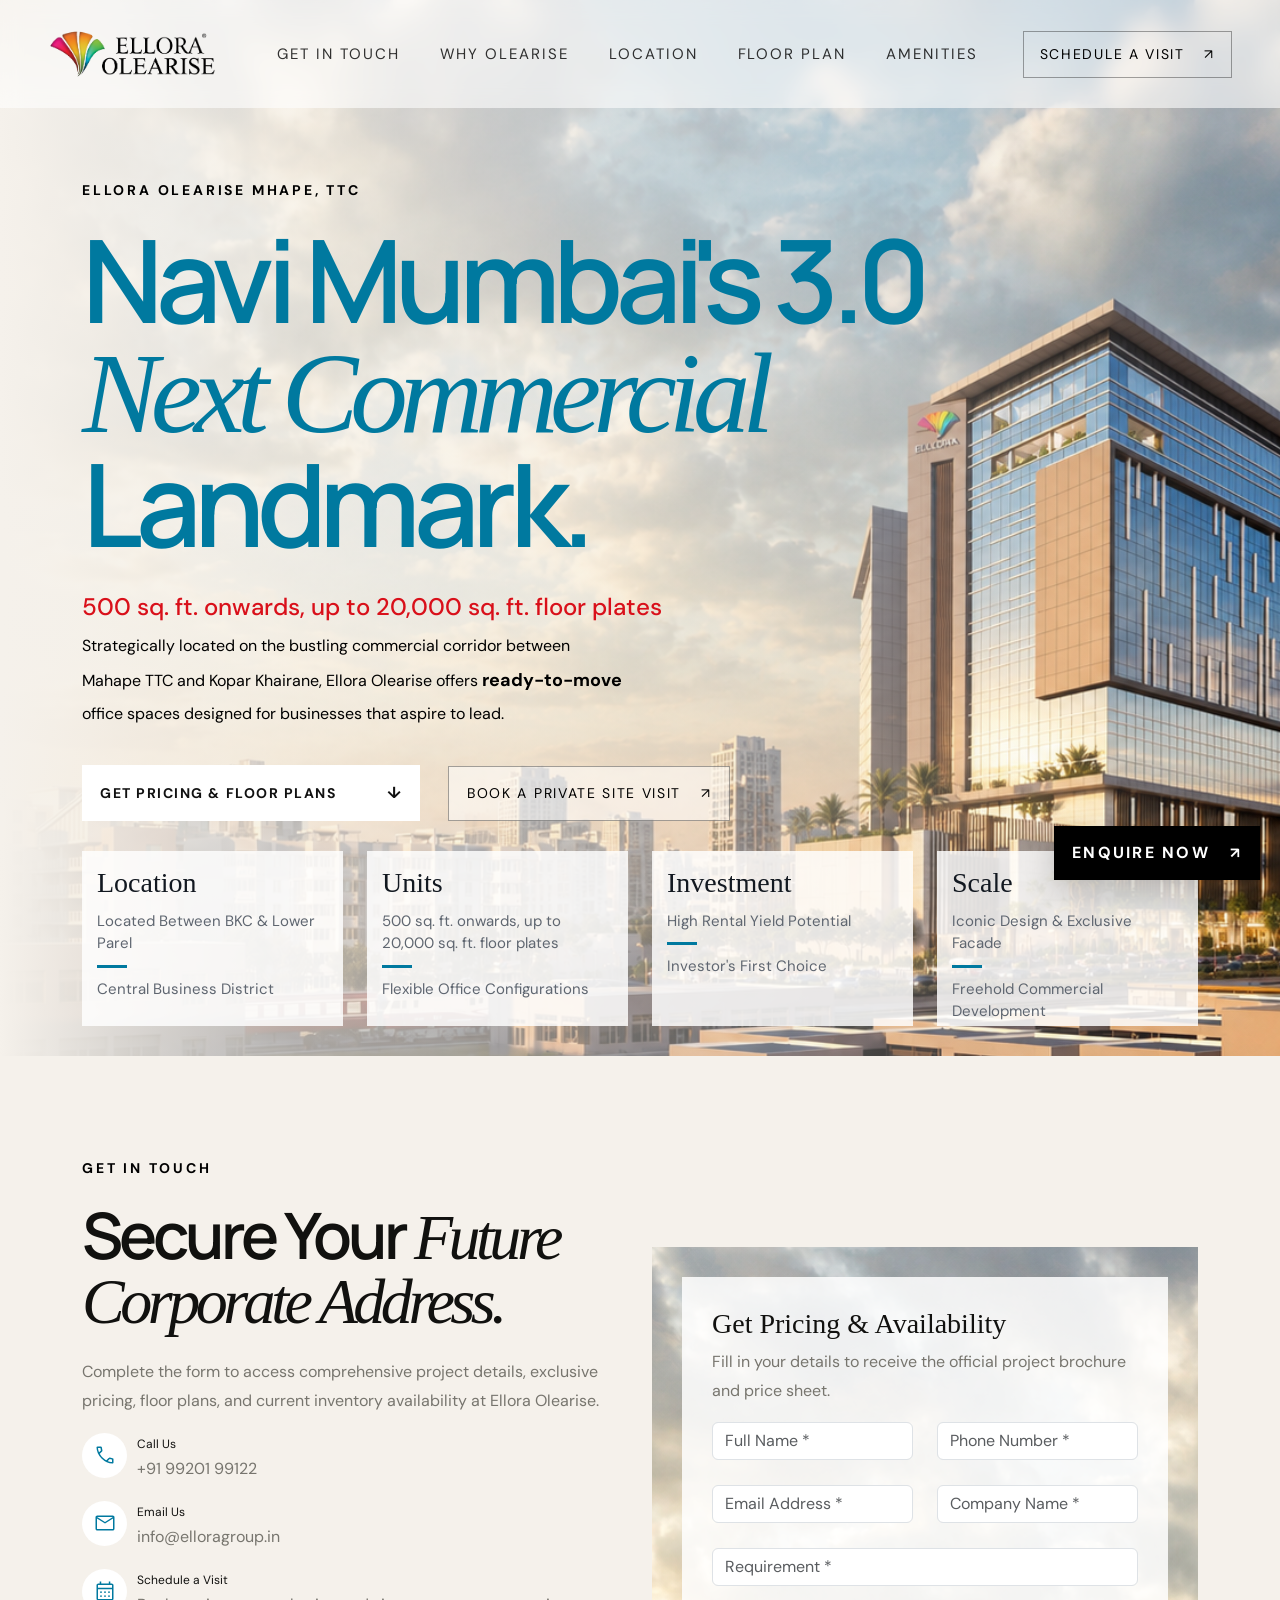
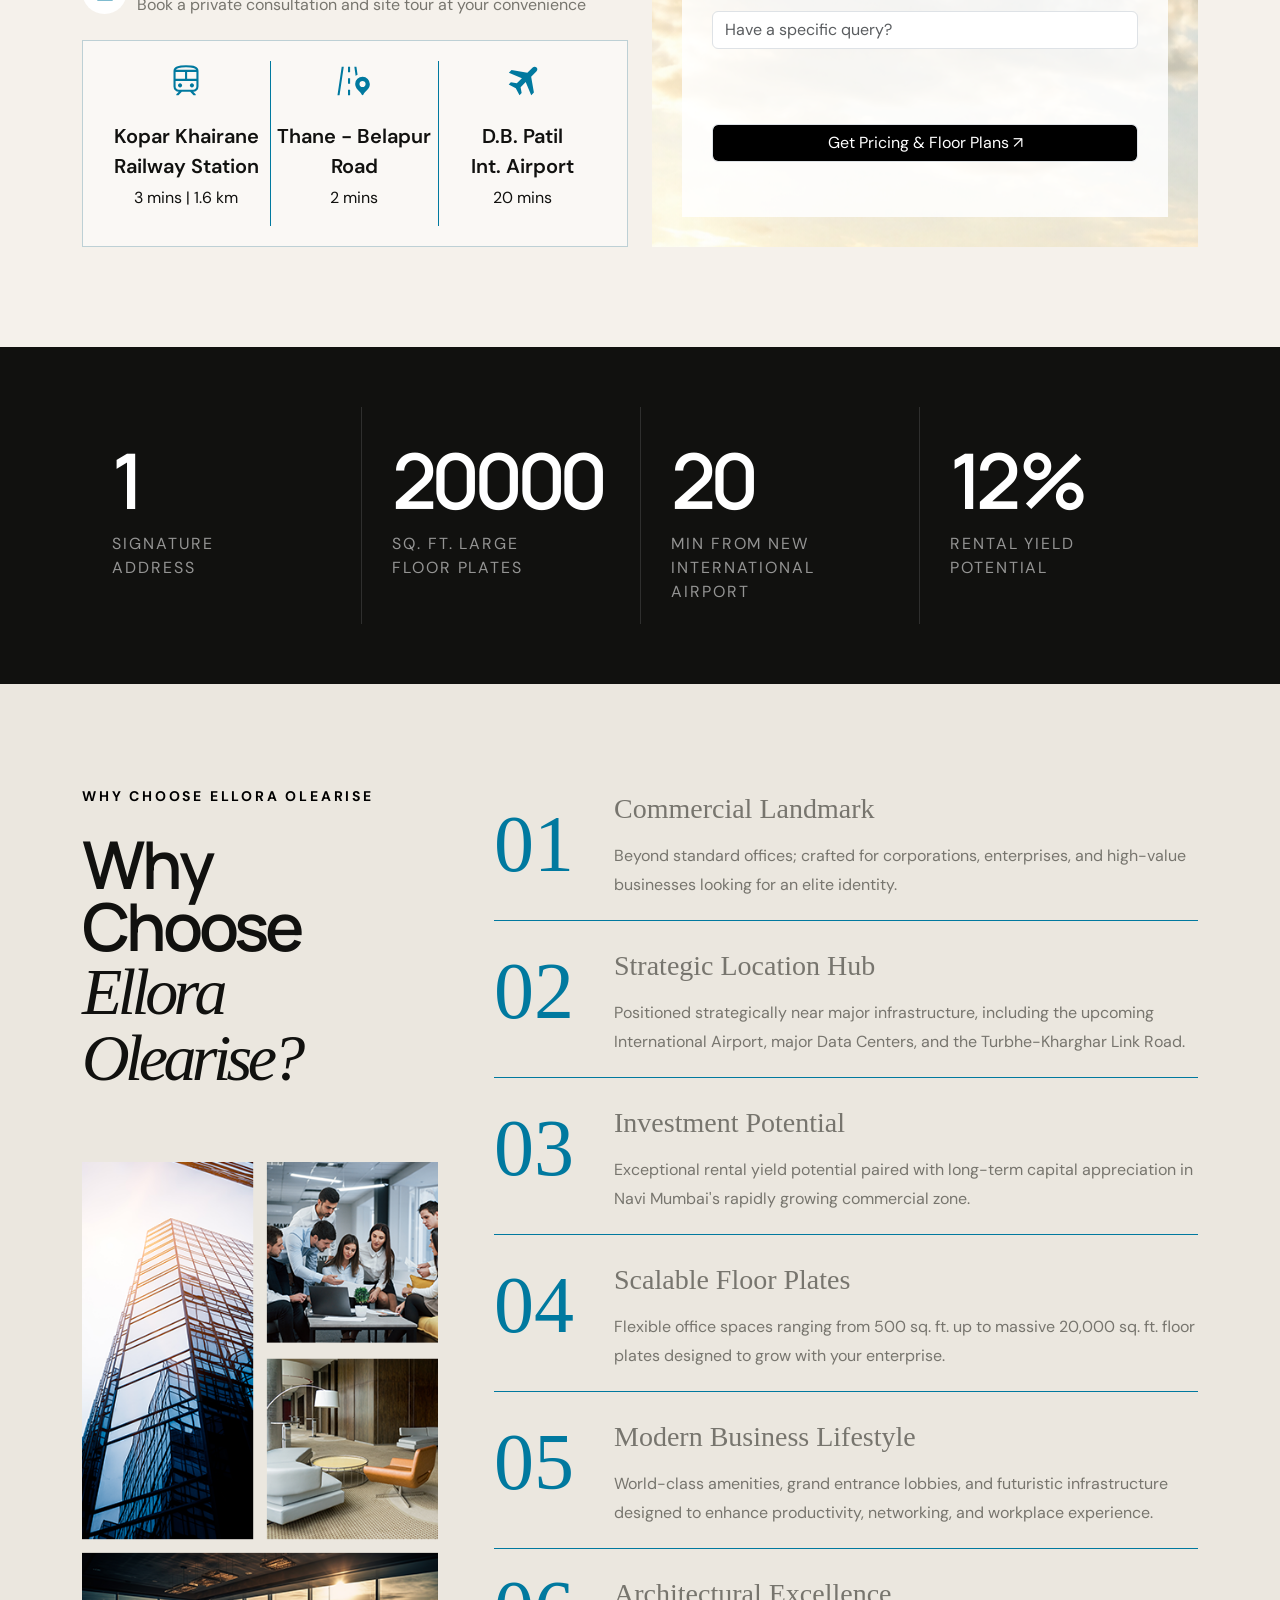
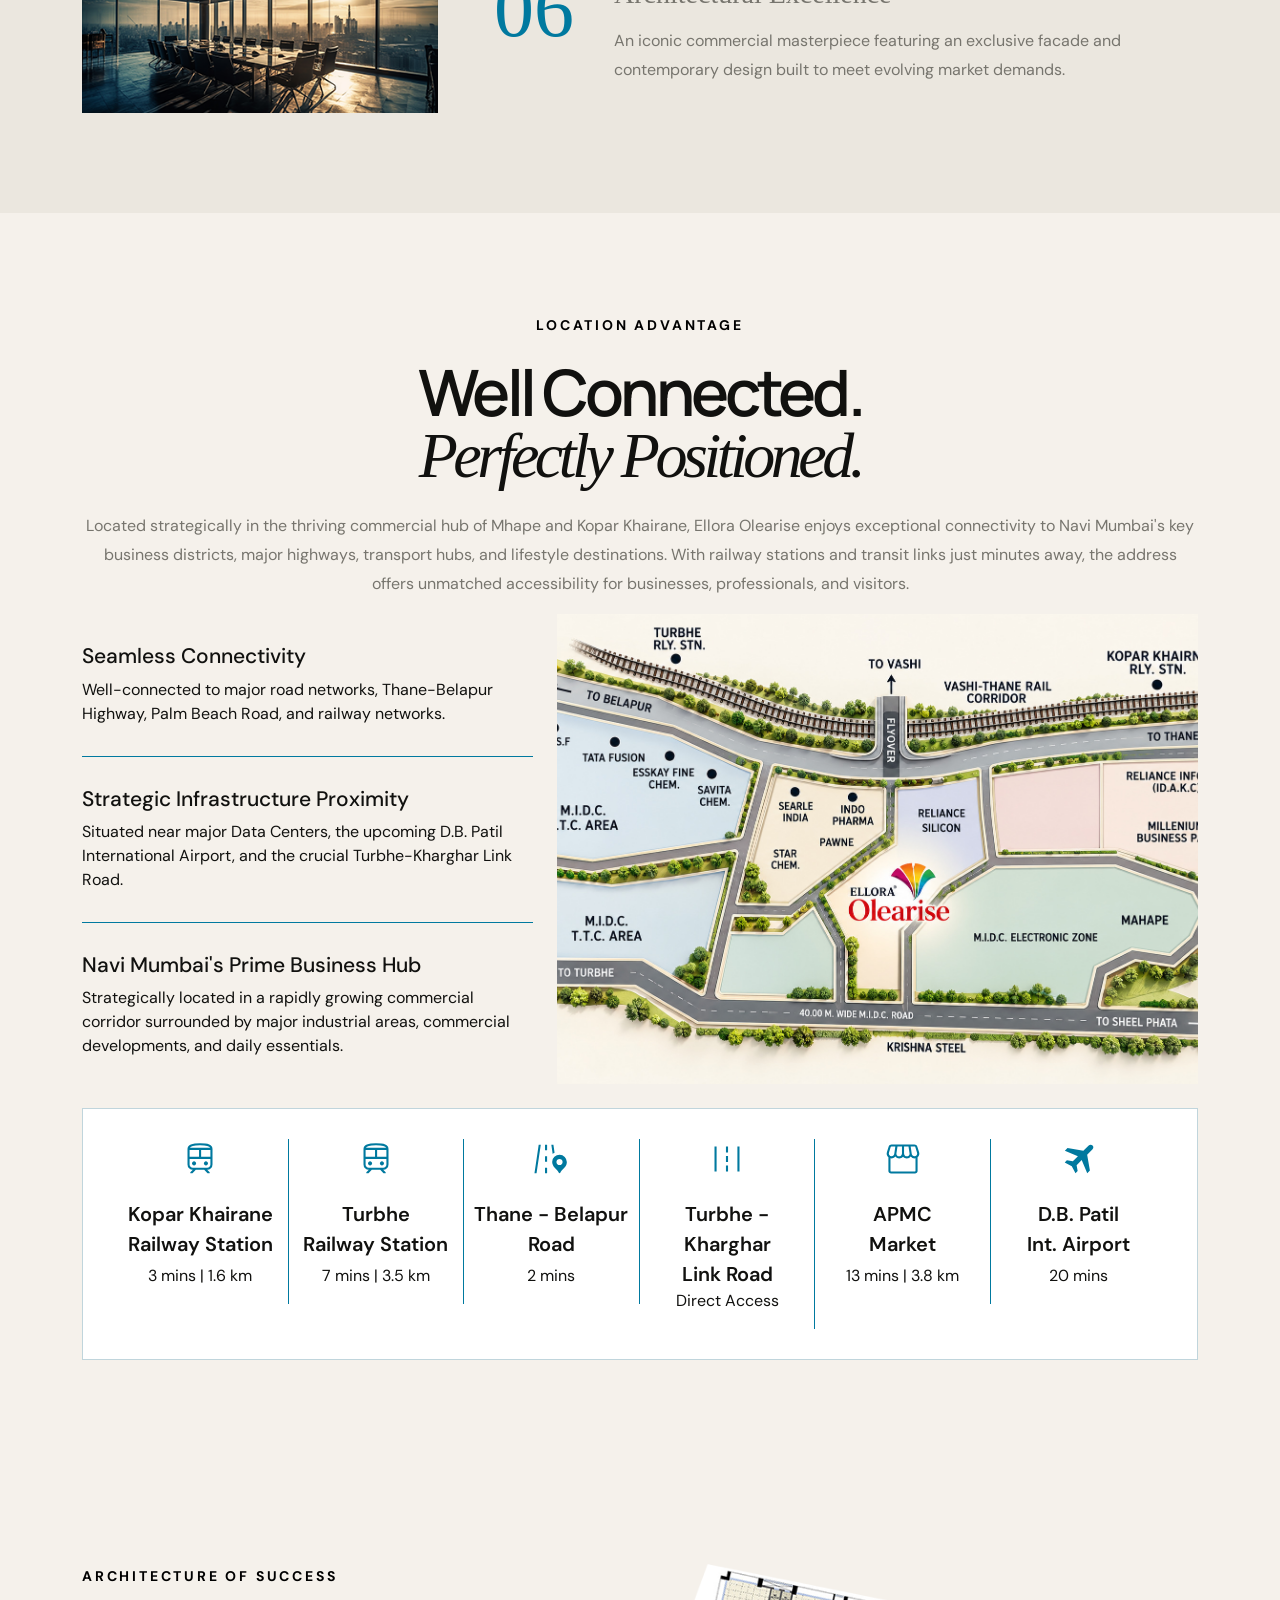
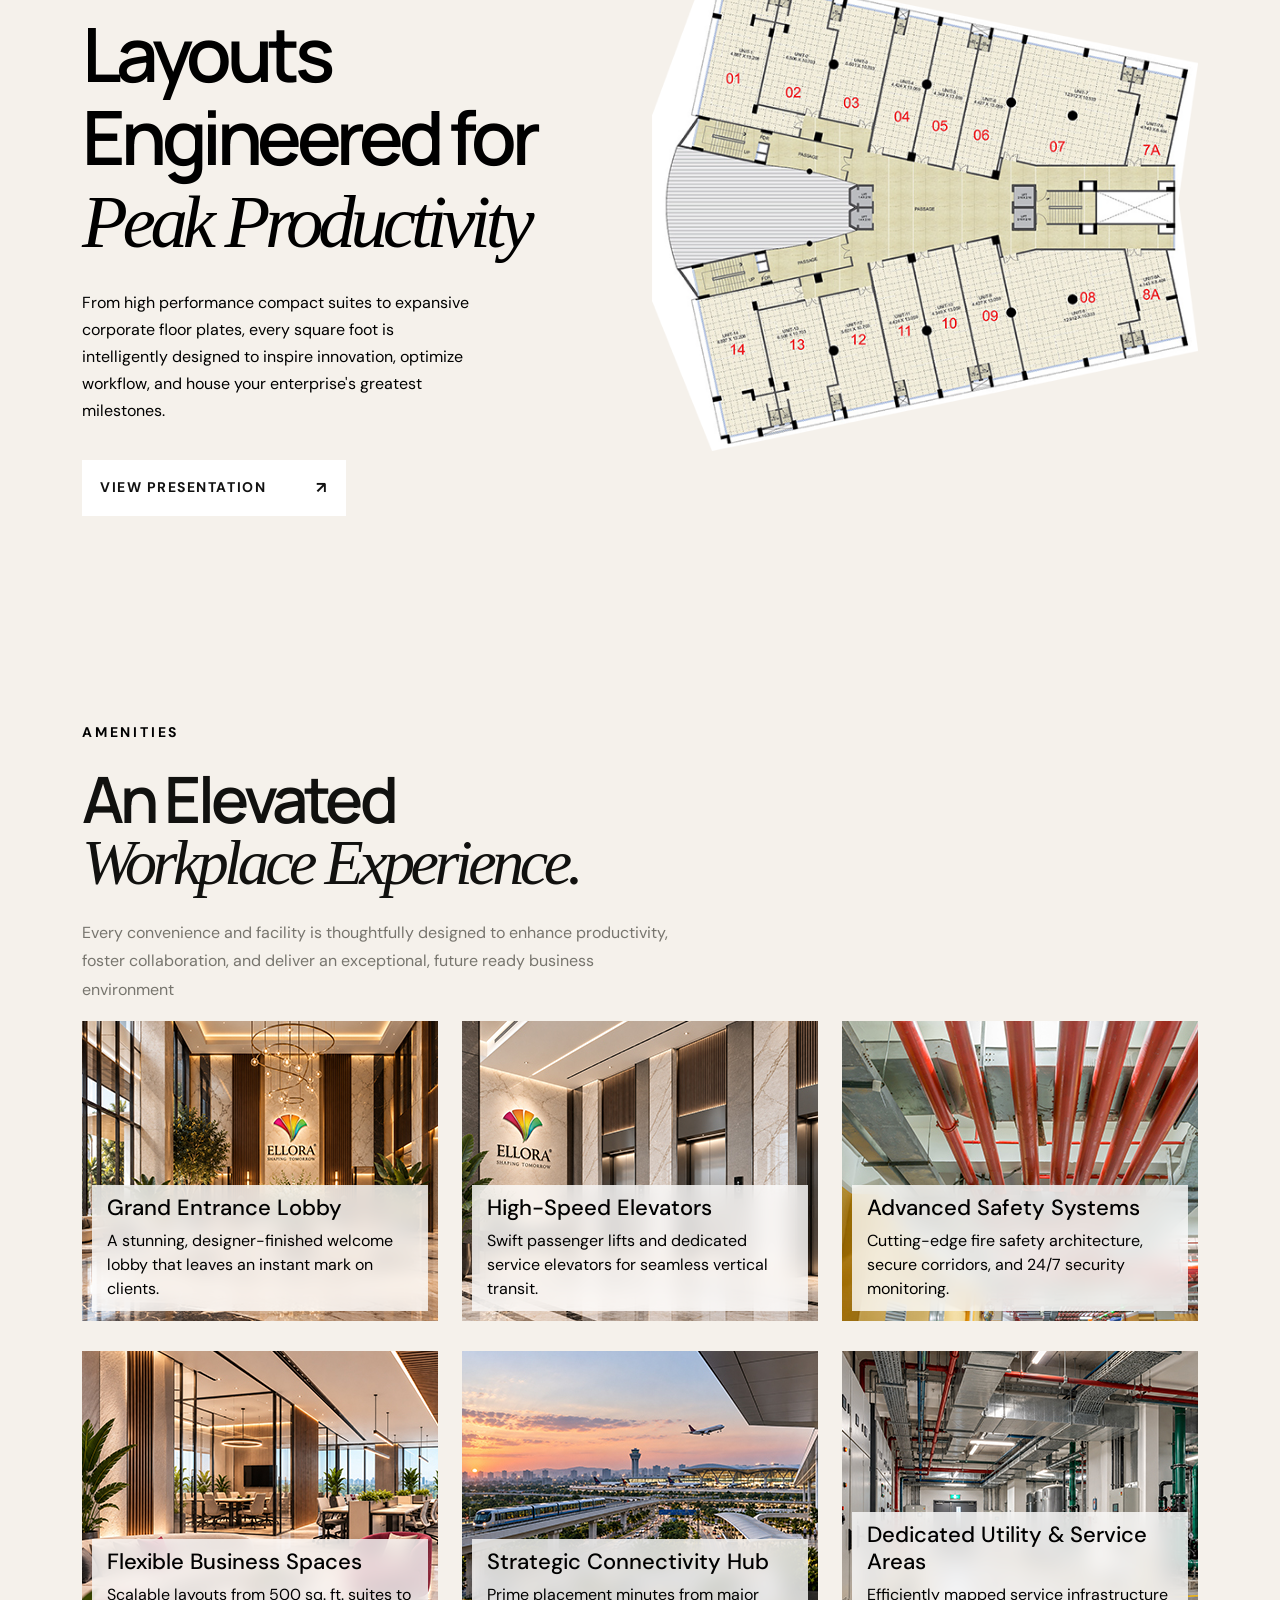
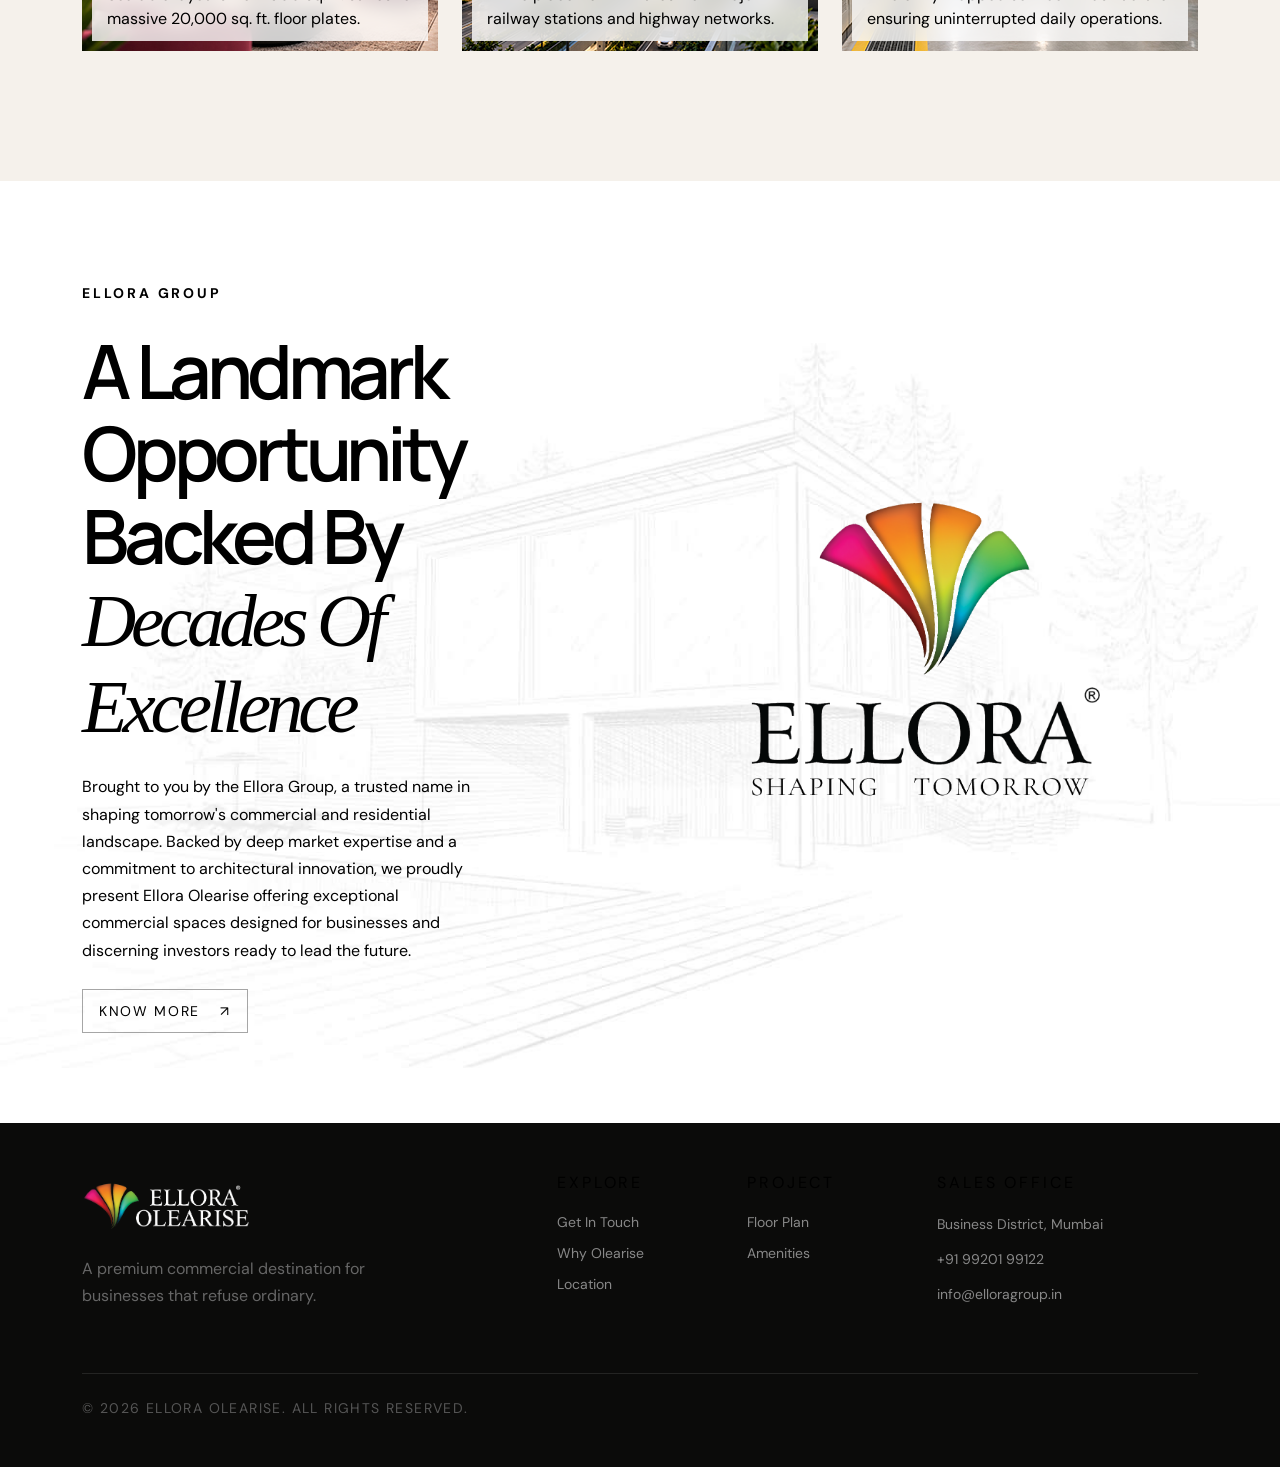
==== commit fa7bc869: "Add files via upload" ====
--- a/index.html
+++ b/index.html
@@ -113,7 +113,7 @@
               <li>
                 <svg xmlns="http://www.w3.org/2000/svg" height="24px" viewBox="0 -960 960 960" width="24px" fill="#00799f"><path d="M172.31-180Q142-180 121-201q-21-21-21-51.31v-455.38Q100-738 121-759q21-21 51.31-21h615.38Q818-780 839-759q21 21 21 51.31v455.38Q860-222 839-201q-21 21-51.31 21H172.31ZM480-457.69 160-662.31v410q0 5.39 3.46 8.85t8.85 3.46h615.38q5.39 0 8.85-3.46t3.46-8.85v-410L480-457.69Zm0-62.31 313.85-200h-627.7L480-520ZM160-662.31V-720v467.69q0 5.39 3.46 8.85t8.85 3.46H160v-422.31Z"/></svg>
                 <label>Email Us</label>
-                <div class="value muted-copy">sales@elloragroup.in</div>
+                <div class="value muted-copy">info@elloragroup.in</div>
               </li>
               <li>
                 <svg xmlns="http://www.w3.org/2000/svg" height="24px" viewBox="0 -960 960 960" width="24px" fill="#00799f"><path d="M212.31-100Q182-100 161-121q-21-21-21-51.31v-535.38Q140-738 161-759q21-21 51.31-21h55.38v-84.61h61.54V-780h303.08v-84.61h60V-780h55.38Q778-780 799-759q21 21 21 51.31v535.38Q820-142 799-121q-21 21-51.31 21H212.31Zm0-60h535.38q4.62 0 8.46-3.85 3.85-3.84 3.85-8.46v-375.38H200v375.38q0 4.62 3.85 8.46 3.84 3.85 8.46 3.85ZM200-607.69h560v-100q0-4.62-3.85-8.46-3.84-3.85-8.46-3.85H212.31q-4.62 0-8.46 3.85-3.85 3.84-3.85 8.46v100Zm0 0V-720v112.31Zm280 210.77q-14.69 0-25.04-10.35-10.34-10.34-10.34-25.04 0-14.69 10.34-25.04 10.35-10.34 25.04-10.34t25.04 10.34q10.34 10.35 10.34 25.04 0 14.7-10.34 25.04-10.35 10.35-25.04 10.35Zm-185.04-10.35q-10.34-10.34-10.34-25.04 0-14.69 10.34-25.04 10.35-10.34 25.04-10.34t25.04 10.34q10.34 10.35 10.34 25.04 0 14.7-10.34 25.04-10.35 10.35-25.04 10.35t-25.04-10.35ZM640-396.92q-14.69 0-25.04-10.35-10.34-10.34-10.34-25.04 0-14.69 10.34-25.04 10.35-10.34 25.04-10.34t25.04 10.34q10.34 10.35 10.34 25.04 0 14.7-10.34 25.04-10.35 10.35-25.04 10.35ZM480-240q-14.69 0-25.04-10.35-10.34-10.34-10.34-25.03 0-14.7 10.34-25.04 10.35-10.35 25.04-10.35t25.04 10.35q10.34 10.34 10.34 25.04 0 14.69-10.34 25.03Q494.69-240 480-240Zm-185.04-10.35q-10.34-10.34-10.34-25.03 0-14.7 10.34-25.04 10.35-10.35 25.04-10.35t25.04 10.35q10.34 10.34 10.34 25.04 0 14.69-10.34 25.03Q334.69-240 320-240t-25.04-10.35ZM640-240q-14.69 0-25.04-10.35-10.34-10.34-10.34-25.03 0-14.7 10.34-25.04 10.35-10.35 25.04-10.35t25.04 10.35q10.34 10.34 10.34 25.04 0 14.69-10.34 25.03Q654.69-240 640-240Z"/></svg>
@@ -422,7 +422,10 @@
           <a href="#plan">Floor Plan</a>
           <a href="#amenities">Amenities</a>
         </div>
-        <div class="col-lg-3"><small>SALES OFFICE</small><p>Business District, Mumbai<br>+91 98765 43210<br>sales@elloragroup.com</p></div>
+        <div class="col-lg-3">
+          <small>SALES OFFICE</small>
+          <p>Business District, Mumbai<br> 
+            <a href="tel:+91 99201 99122">+91 99201 99122</a><a href="mailto:info@elloragroup.in">info@elloragroup.in</a></p></div>
       </div>
       <div class="footer-bottom mt-5 pt-4 text-center"><span>© 2026 Ellora Olearise. All rights reserved.</span>
         <!-- <span>Privacy · Disclaimer</span> -->
--- a/css/style.css
+++ b/css/style.css
@@ -870,7 +870,7 @@
     letter-spacing:.18em;
     margin-bottom:17px
 }
-.col-lg-2 a{
+footer a{
     display:block;
     color:#888;
     text-decoration:none;
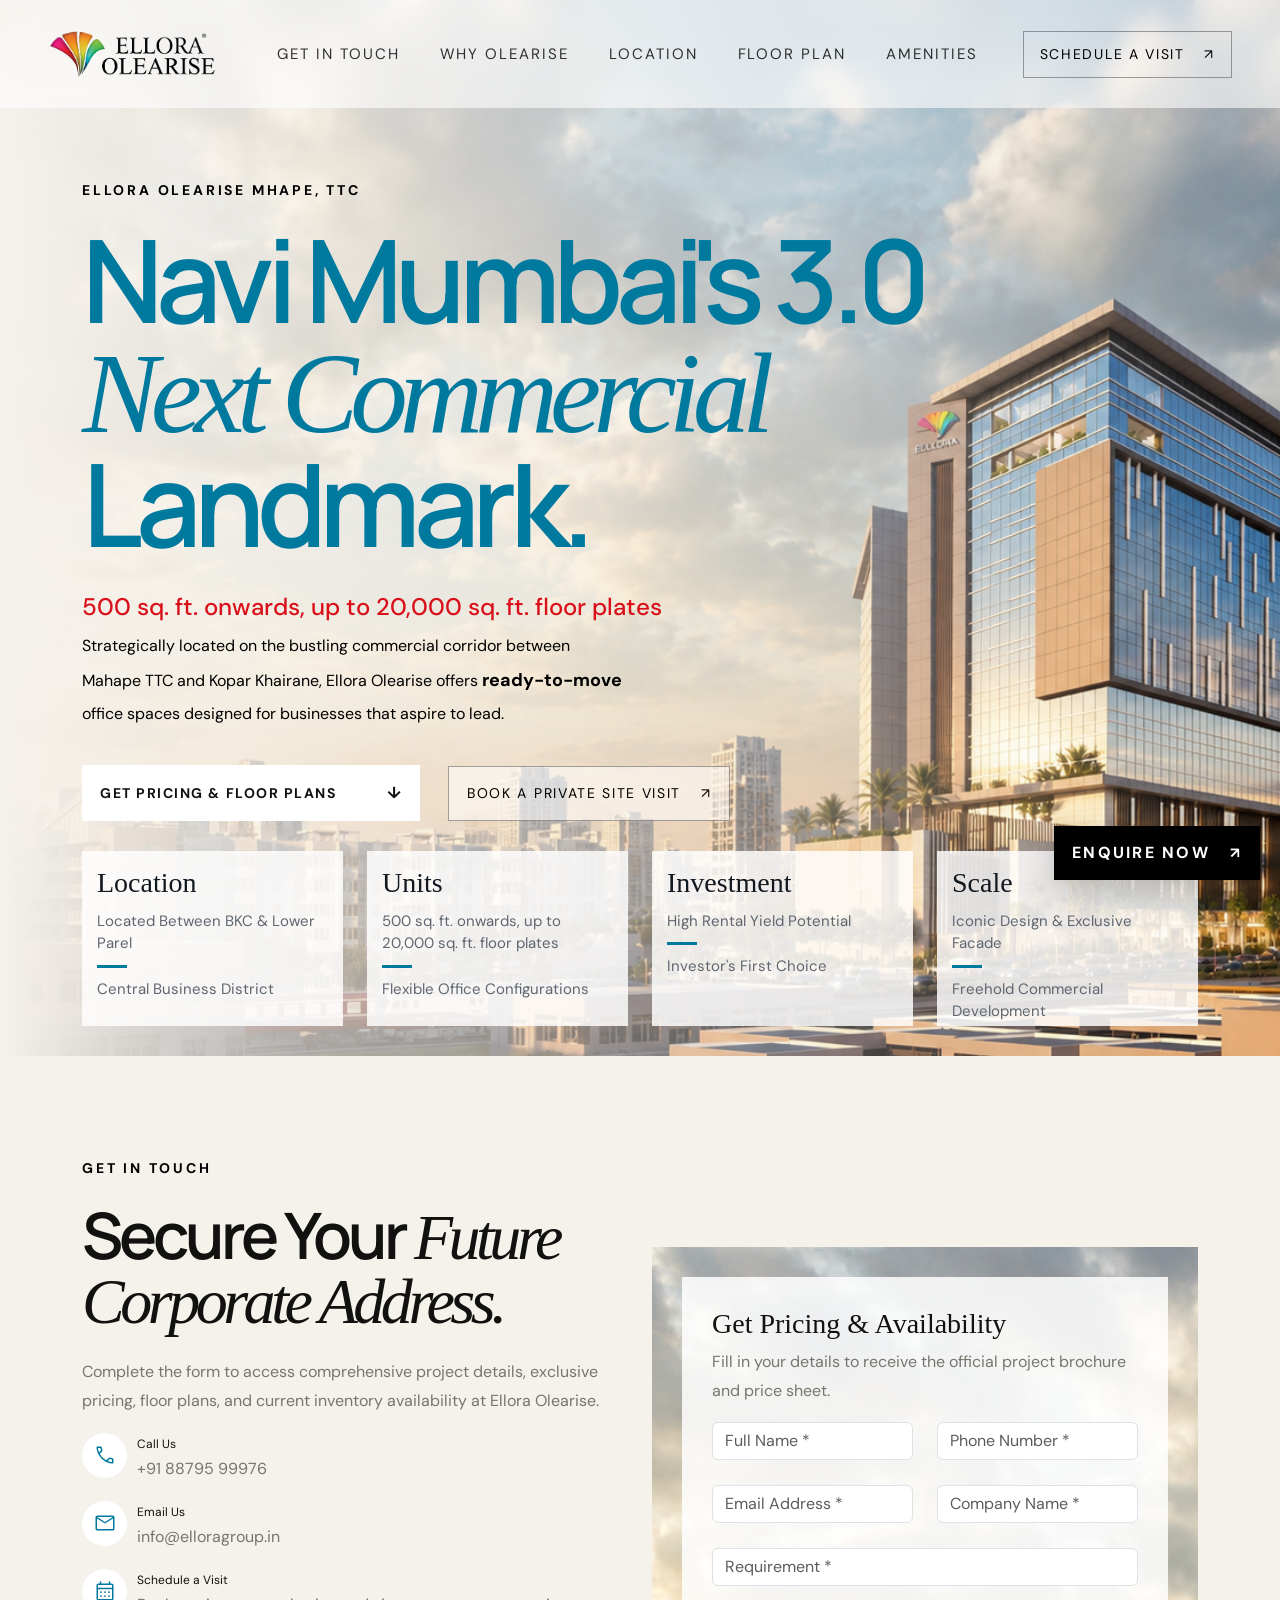
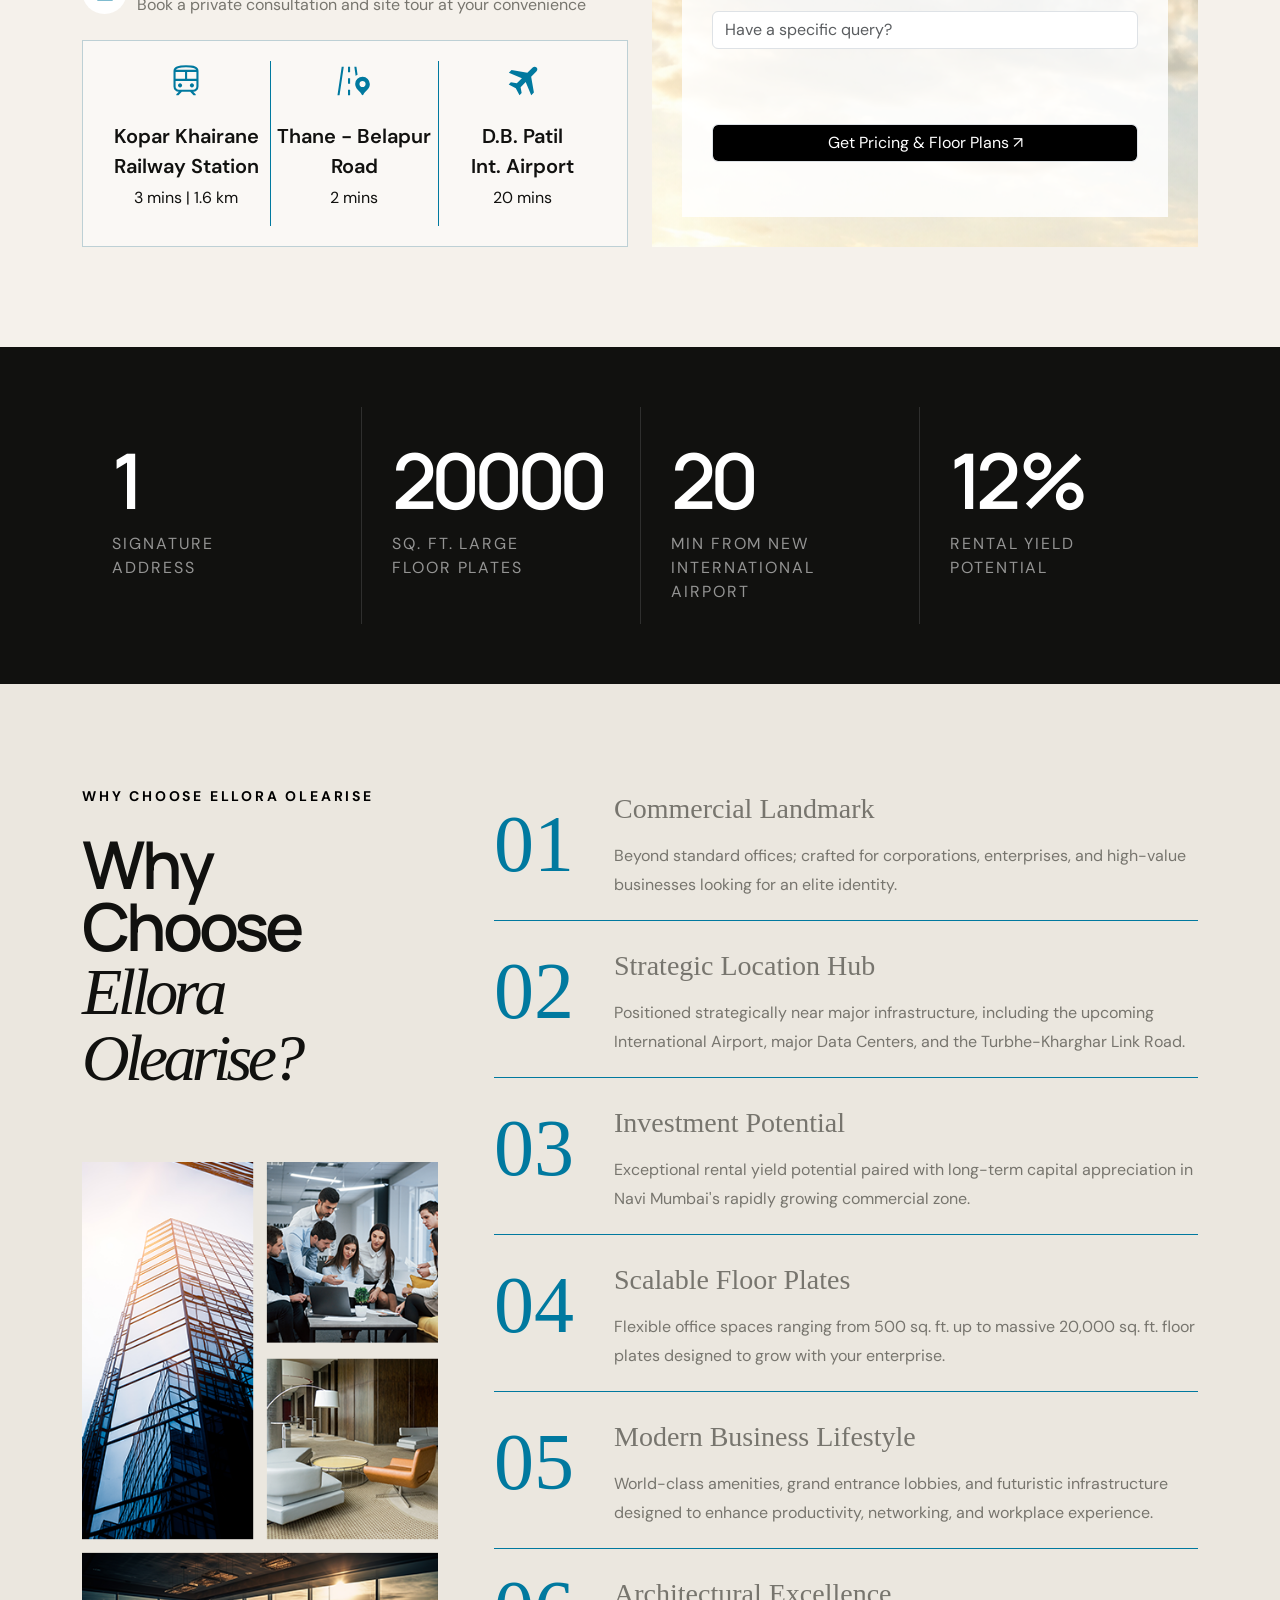
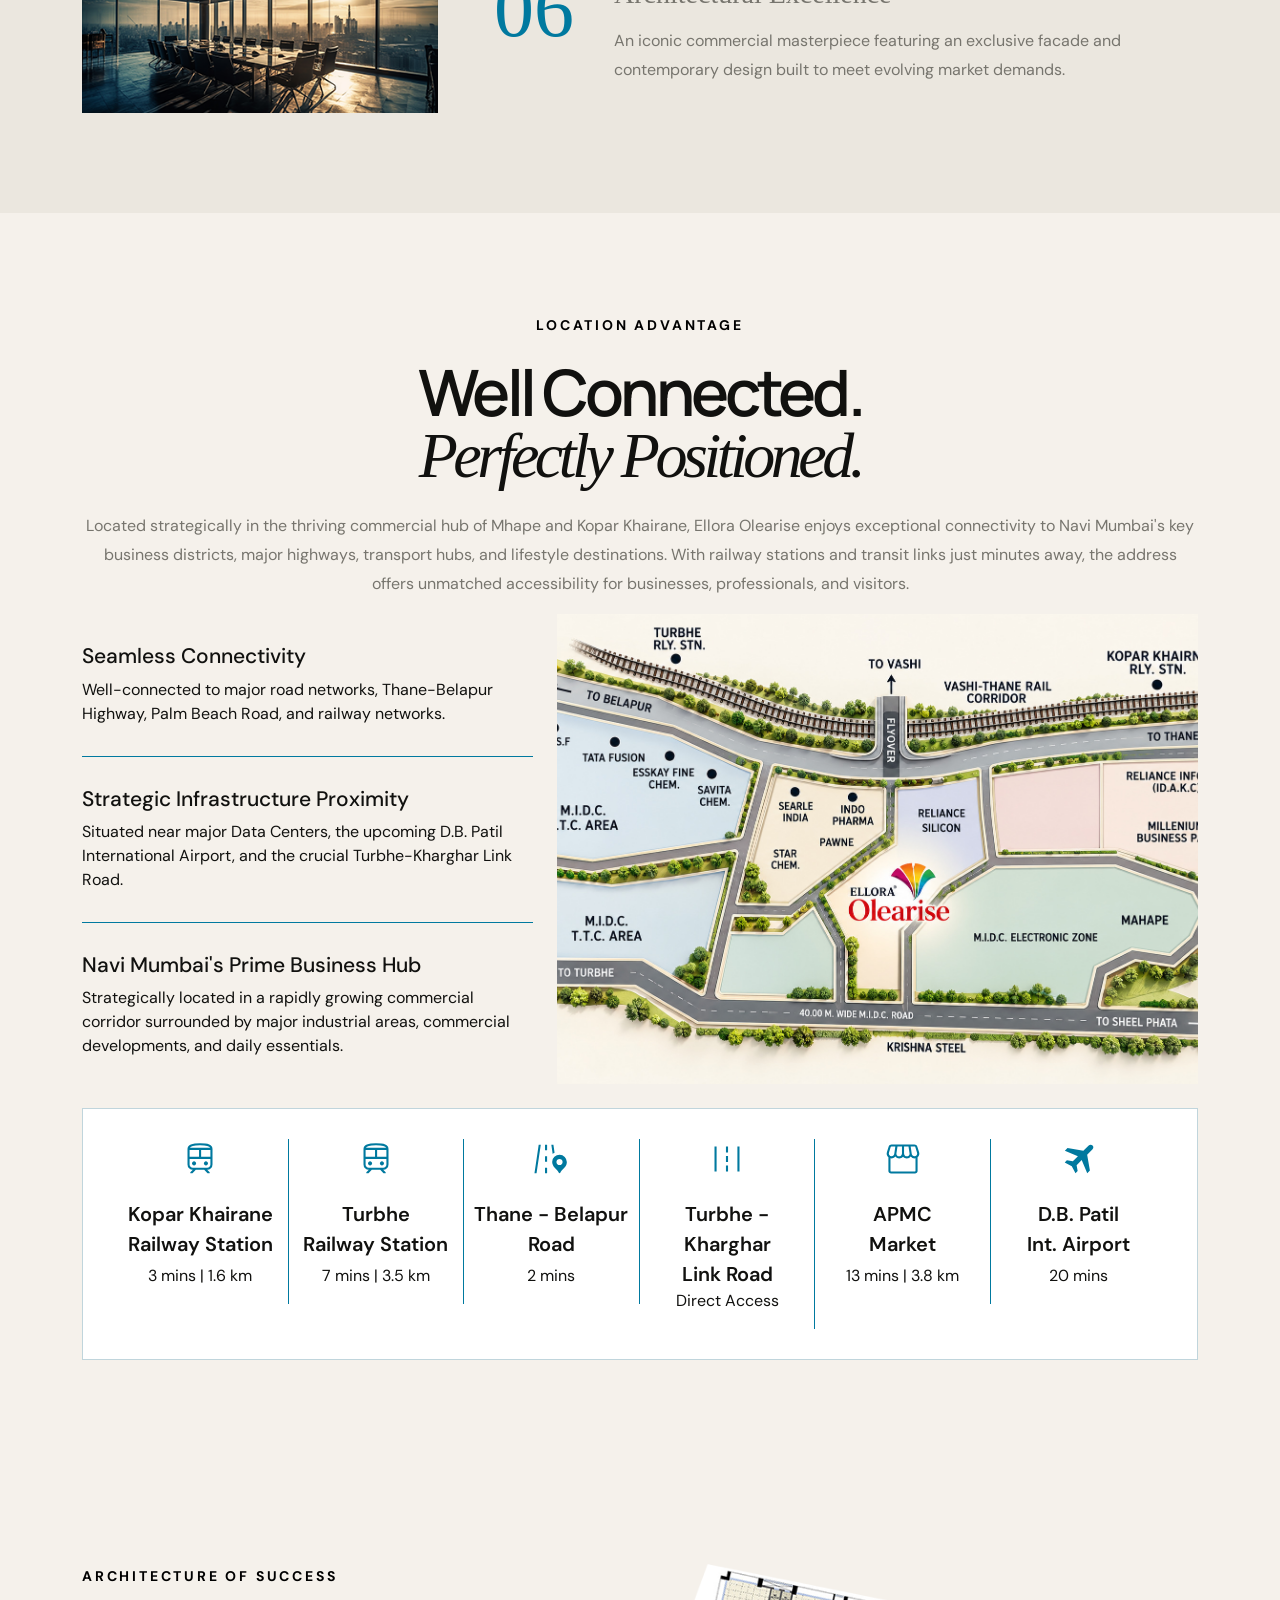
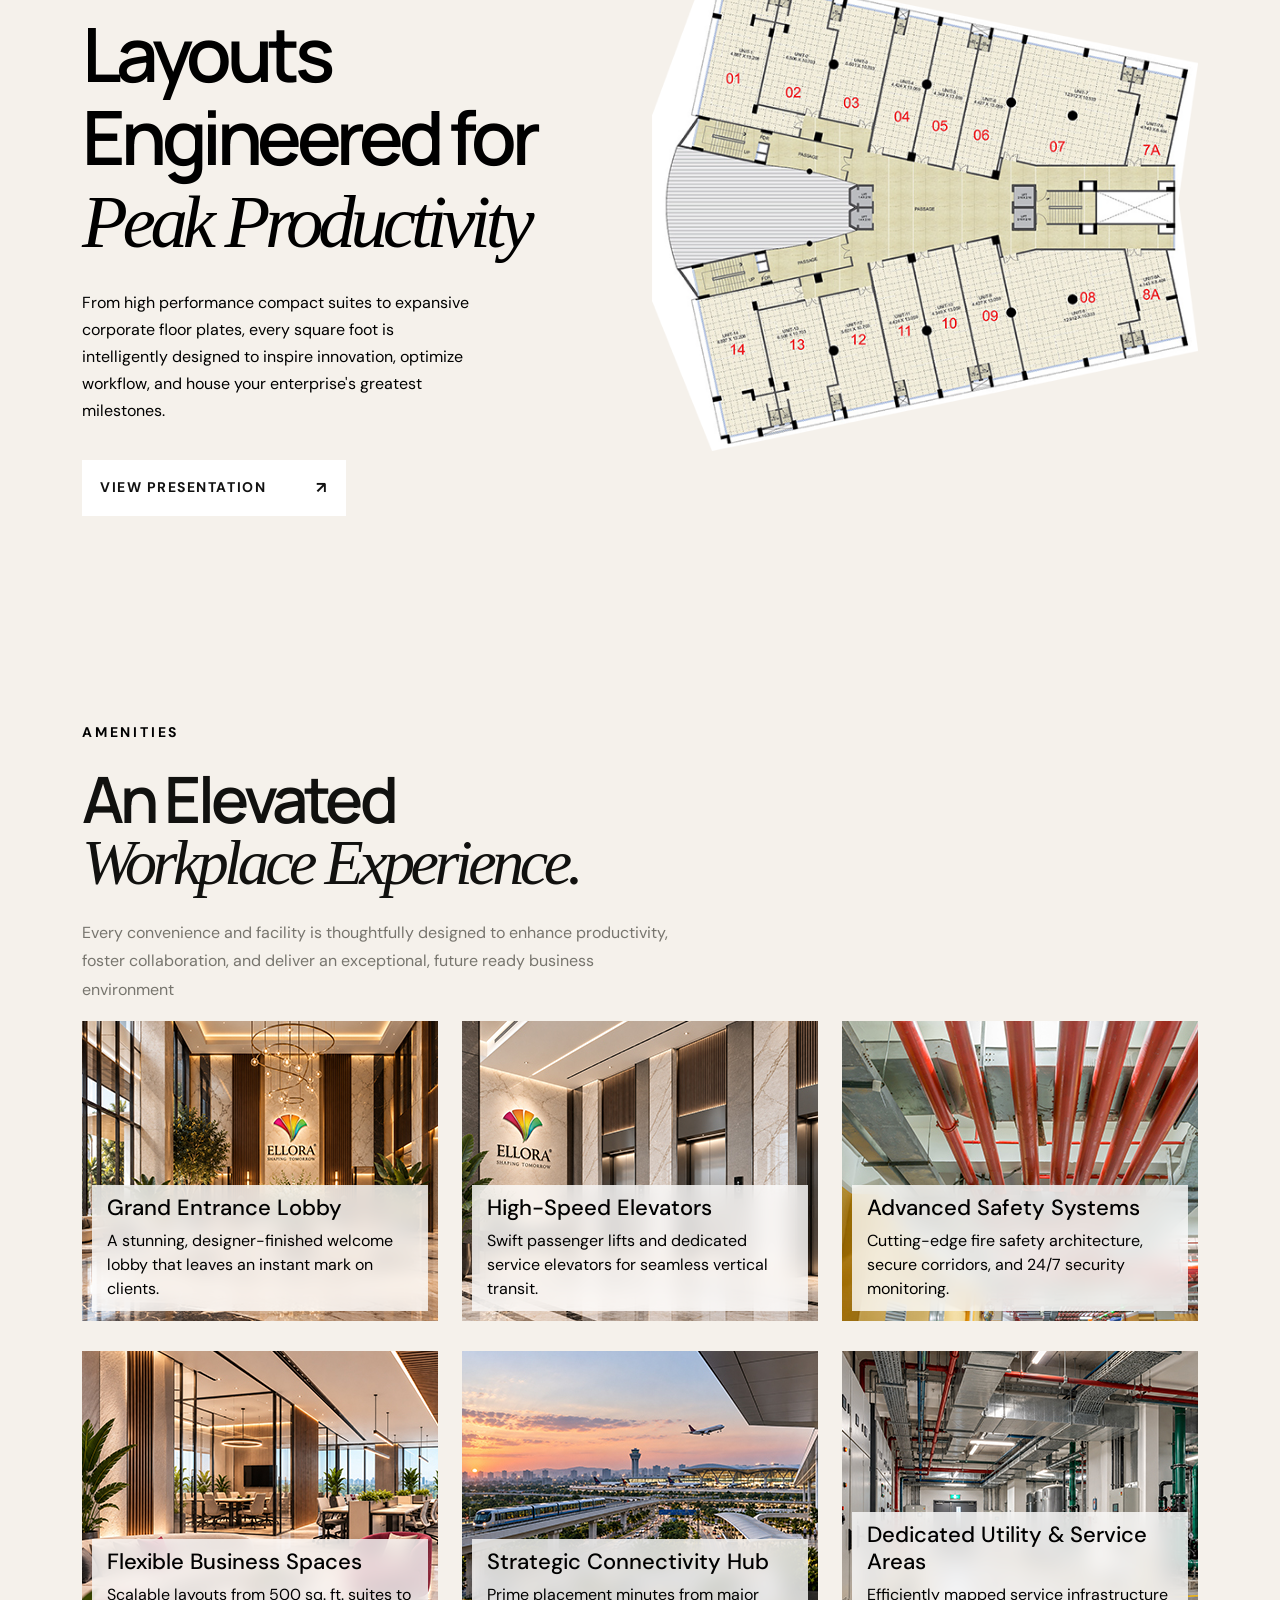
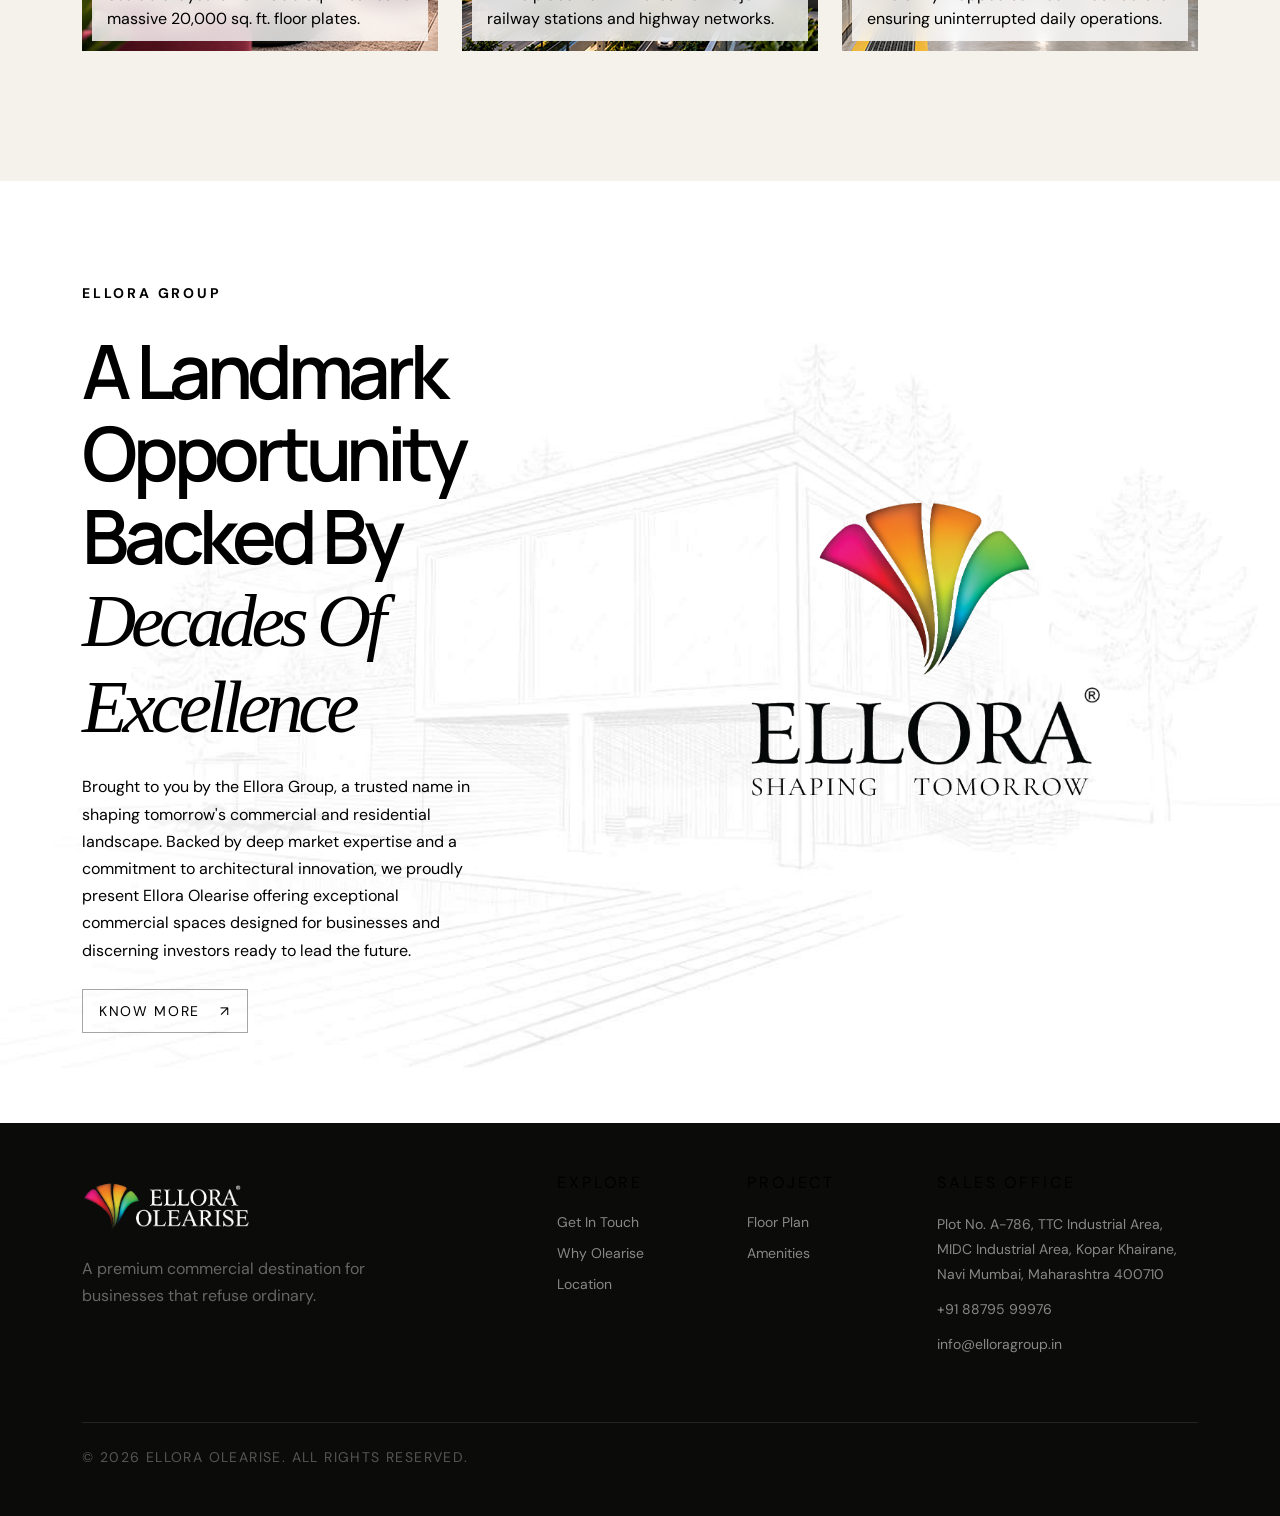
==== commit 3dc7cb10: "Add files via upload" ====
--- a/index.html
+++ b/index.html
@@ -108,7 +108,7 @@
               <li>
                 <svg xmlns="http://www.w3.org/2000/svg" height="24px" viewBox="0 -960 960 960" width="24px" fill="#00799f"><path d="M777.61-140q-113.07 0-227.19-52.58-114.11-52.58-209.69-148.34-95.57-95.77-148.15-209.7Q140-664.54 140-777.61q0-18.17 12-30.28T182-820h130.46q15.15 0 26.73 9.89 11.58 9.88 14.73 24.42L376.85-668q2.38 16.38-1 28.15-3.39 11.77-12.16 19.77l-92.38 89.93q22.3 40.84 50.96 77.27 28.65 36.42 62.04 69.57 32.92 32.93 70 61.16 37.08 28.23 80.08 52.54l89.76-90.54q9.39-9.77 22.74-13.7 13.34-3.92 27.73-1.92l111.07 22.62q15.15 4 24.73 15.46t9.58 26V-182q0 18-12.11 30t-30.28 12ZM242.92-586.92l71.39-68.31q1.92-1.54 2.5-4.23.58-2.69-.19-5l-17.39-89.39q-.77-3.07-2.69-4.61-1.92-1.54-5-1.54H206q-2.31 0-3.85 1.54-1.53 1.54-1.53 3.85 3.07 41 13.42 83.3 10.34 42.31 28.88 84.39Zm348 345.69q39.77 18.54 82.96 28.35 43.2 9.8 80.73 11.65 2.31 0 3.85-1.54t1.54-3.85v-84.15q0-3.08-1.54-5t-4.61-2.69l-84-17.08q-2.31-.77-4.04-.19-1.73.58-3.66 2.5l-71.23 72Zm-348-345.69Zm348 345.69Z"/></svg>
                 <label>Call Us</label>
-                <div class="value muted-copy">+91 99201 99122</div>
+                <div class="value muted-copy">+91 88795 99976</div>
               </li>
               <li>
                 <svg xmlns="http://www.w3.org/2000/svg" height="24px" viewBox="0 -960 960 960" width="24px" fill="#00799f"><path d="M172.31-180Q142-180 121-201q-21-21-21-51.31v-455.38Q100-738 121-759q21-21 51.31-21h615.38Q818-780 839-759q21 21 21 51.31v455.38Q860-222 839-201q-21 21-51.31 21H172.31ZM480-457.69 160-662.31v410q0 5.39 3.46 8.85t8.85 3.46h615.38q5.39 0 8.85-3.46t3.46-8.85v-410L480-457.69Zm0-62.31 313.85-200h-627.7L480-520ZM160-662.31V-720v467.69q0 5.39 3.46 8.85t8.85 3.46H160v-422.31Z"/></svg>
@@ -424,8 +424,8 @@
         </div>
         <div class="col-lg-3">
           <small>SALES OFFICE</small>
-          <p>Business District, Mumbai<br> 
-            <a href="tel:+91 99201 99122">+91 99201 99122</a><a href="mailto:info@elloragroup.in">info@elloragroup.in</a></p></div>
+          <p>Plot No. A-786, TTC Industrial Area, MIDC Industrial Area, Kopar Khairane, Navi Mumbai, Maharashtra 400710<br> 
+            <a href="tel:+91 88795 99976">+91 88795 99976</a><a href="mailto:info@elloragroup.in">info@elloragroup.in</a></p></div>
       </div>
       <div class="footer-bottom mt-5 pt-4 text-center"><span>© 2026 Ellora Olearise. All rights reserved.</span>
         <!-- <span>Privacy · Disclaimer</span> -->
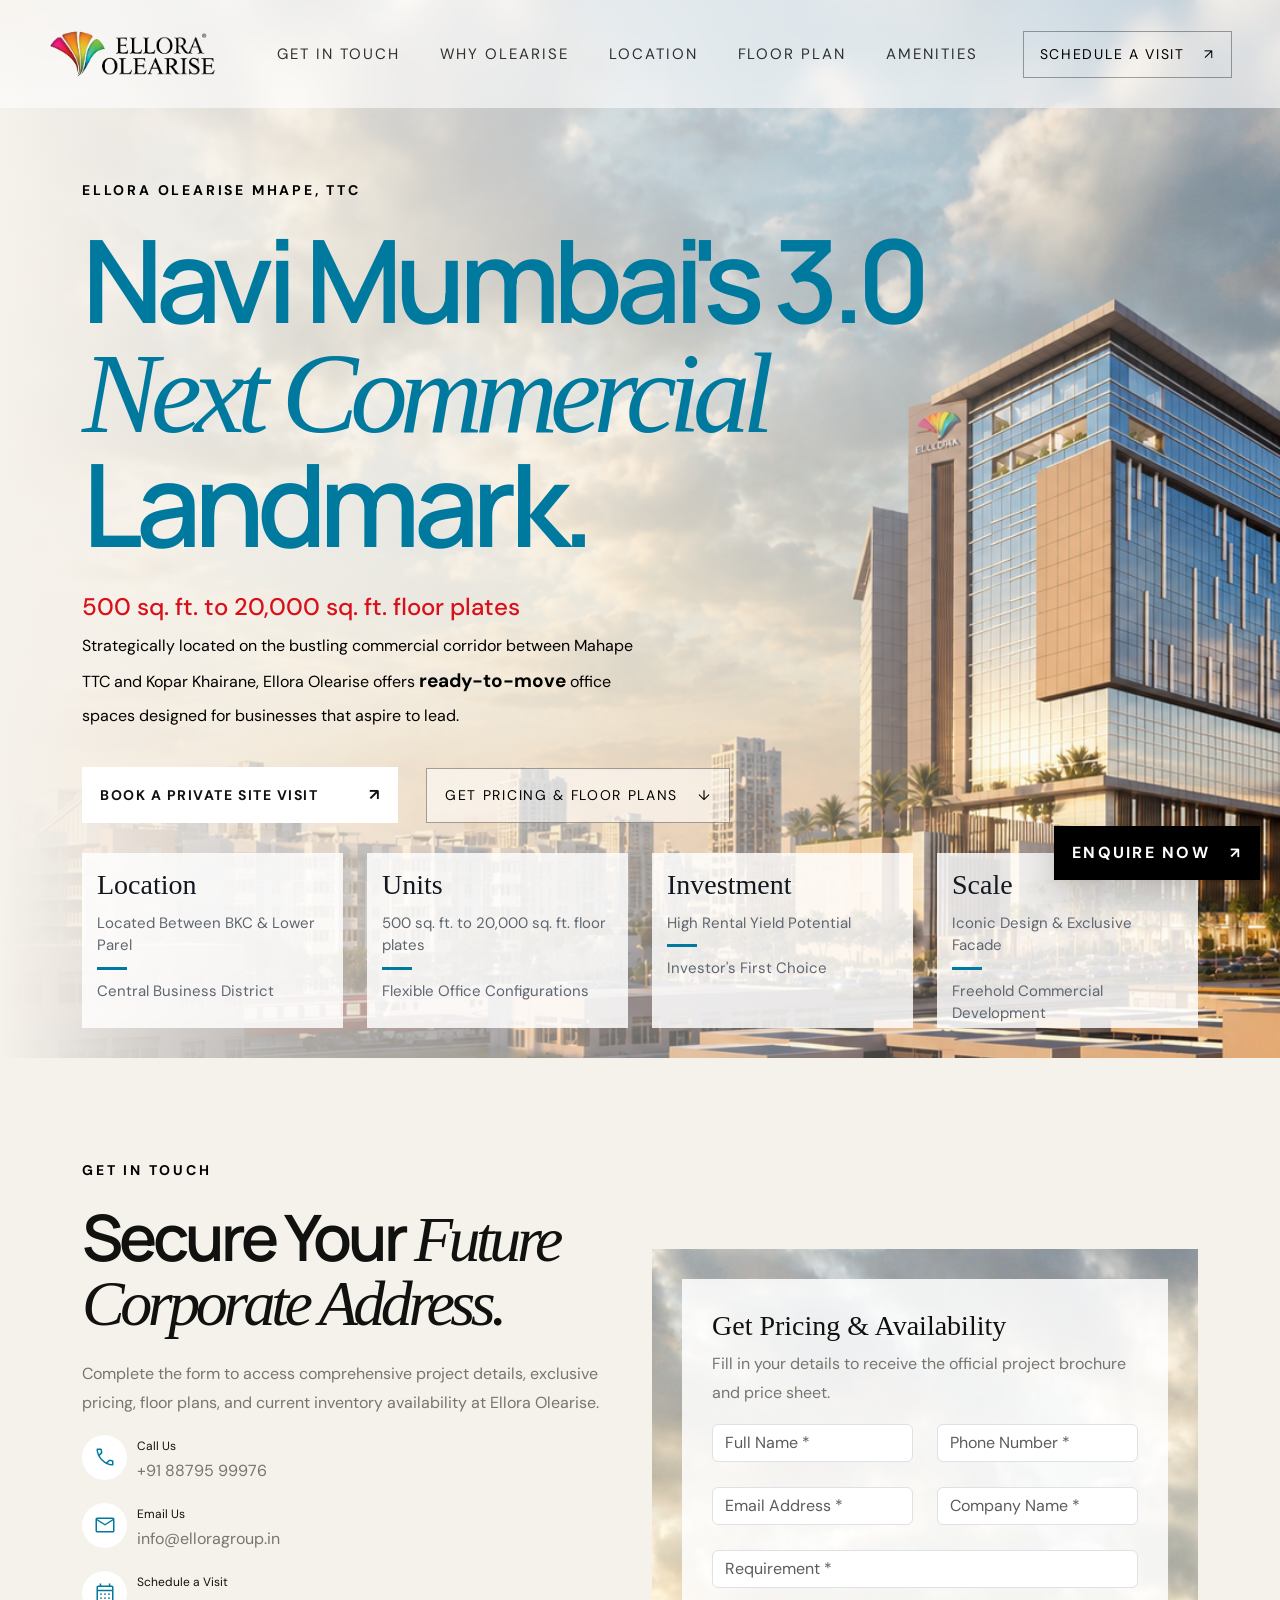
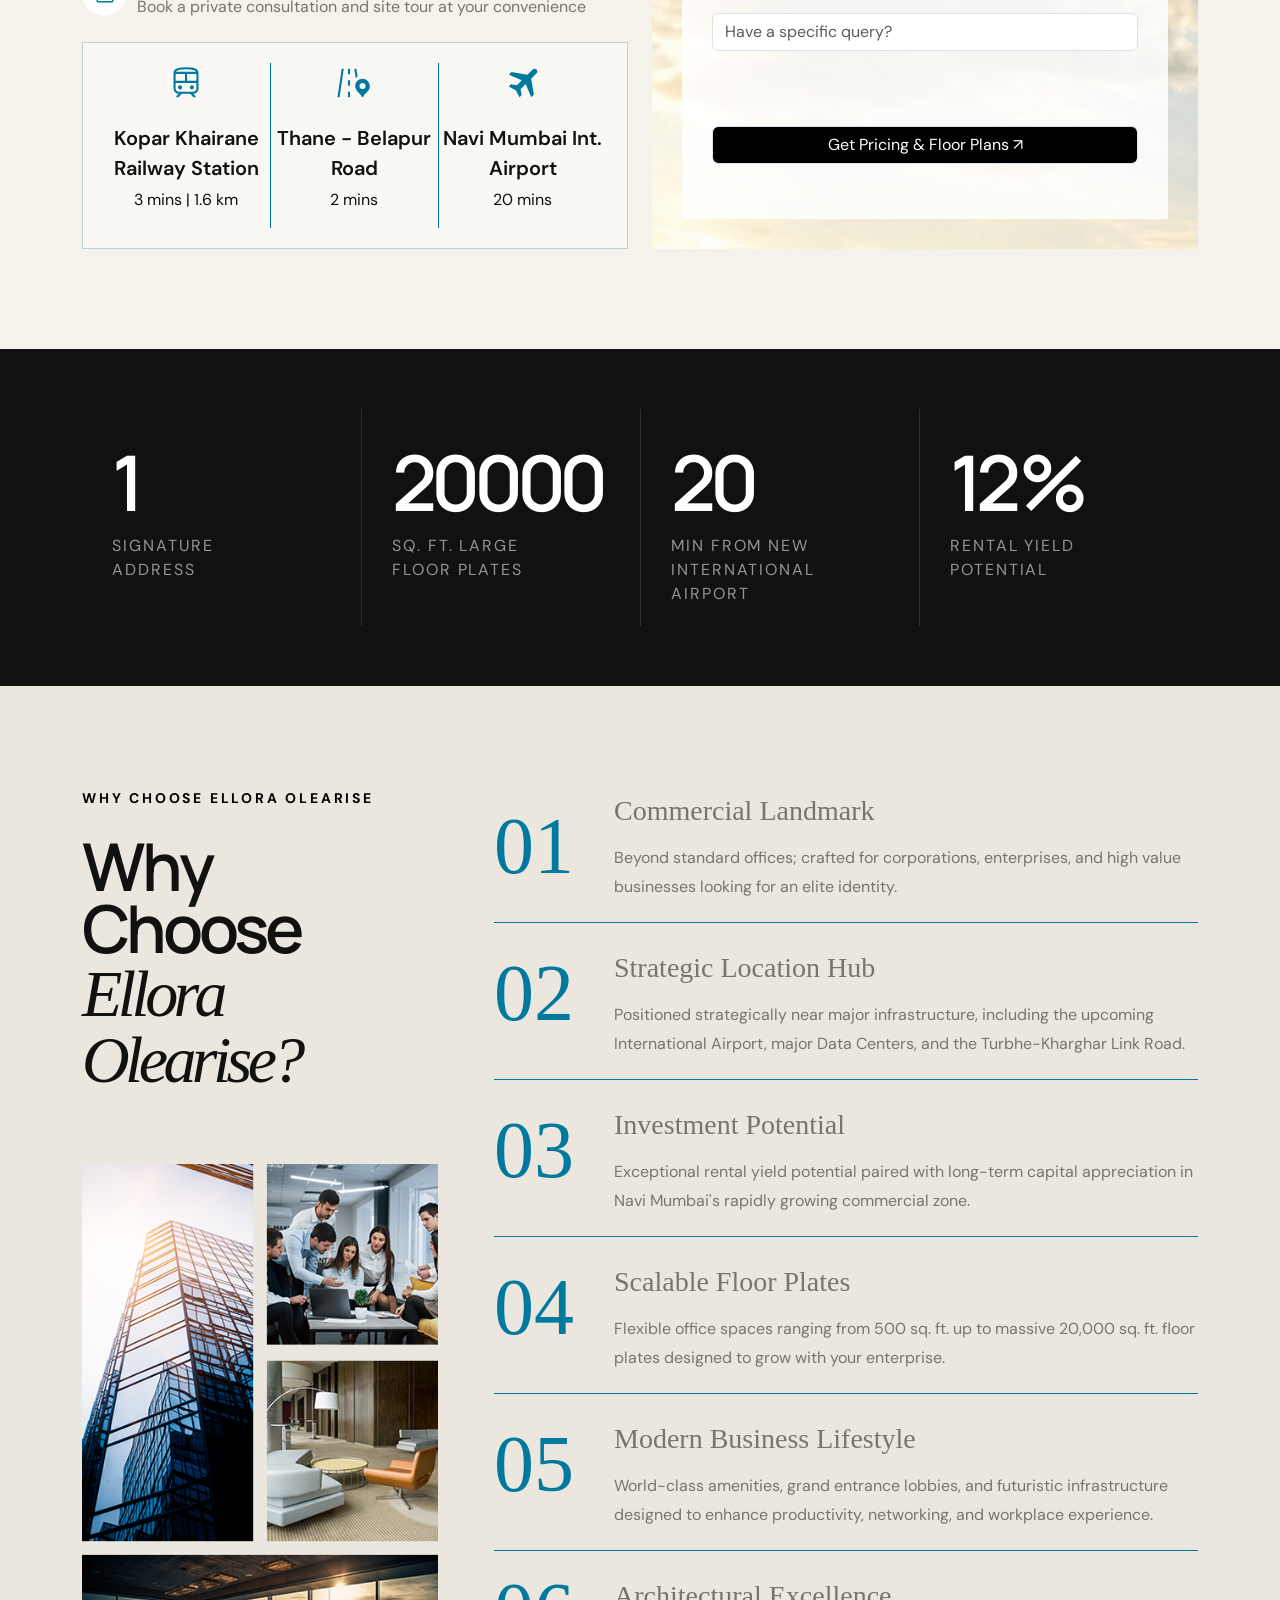
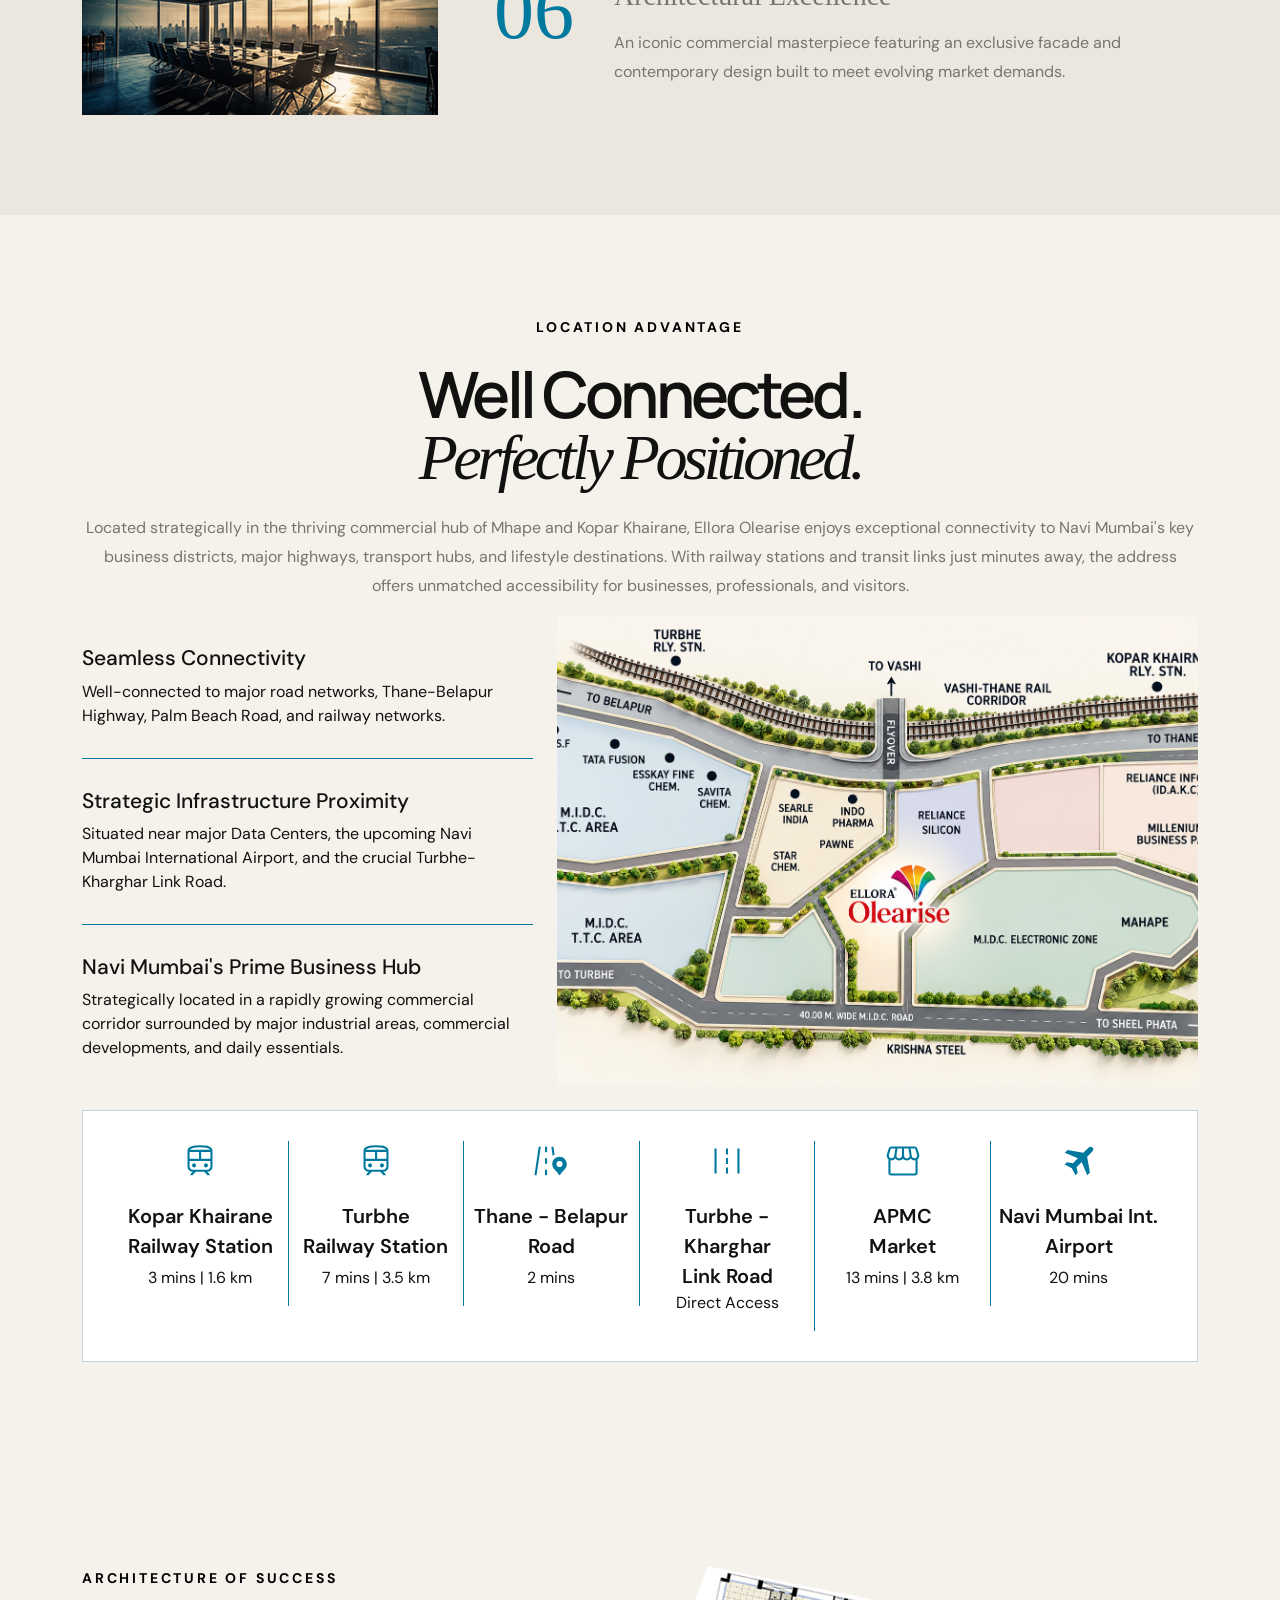
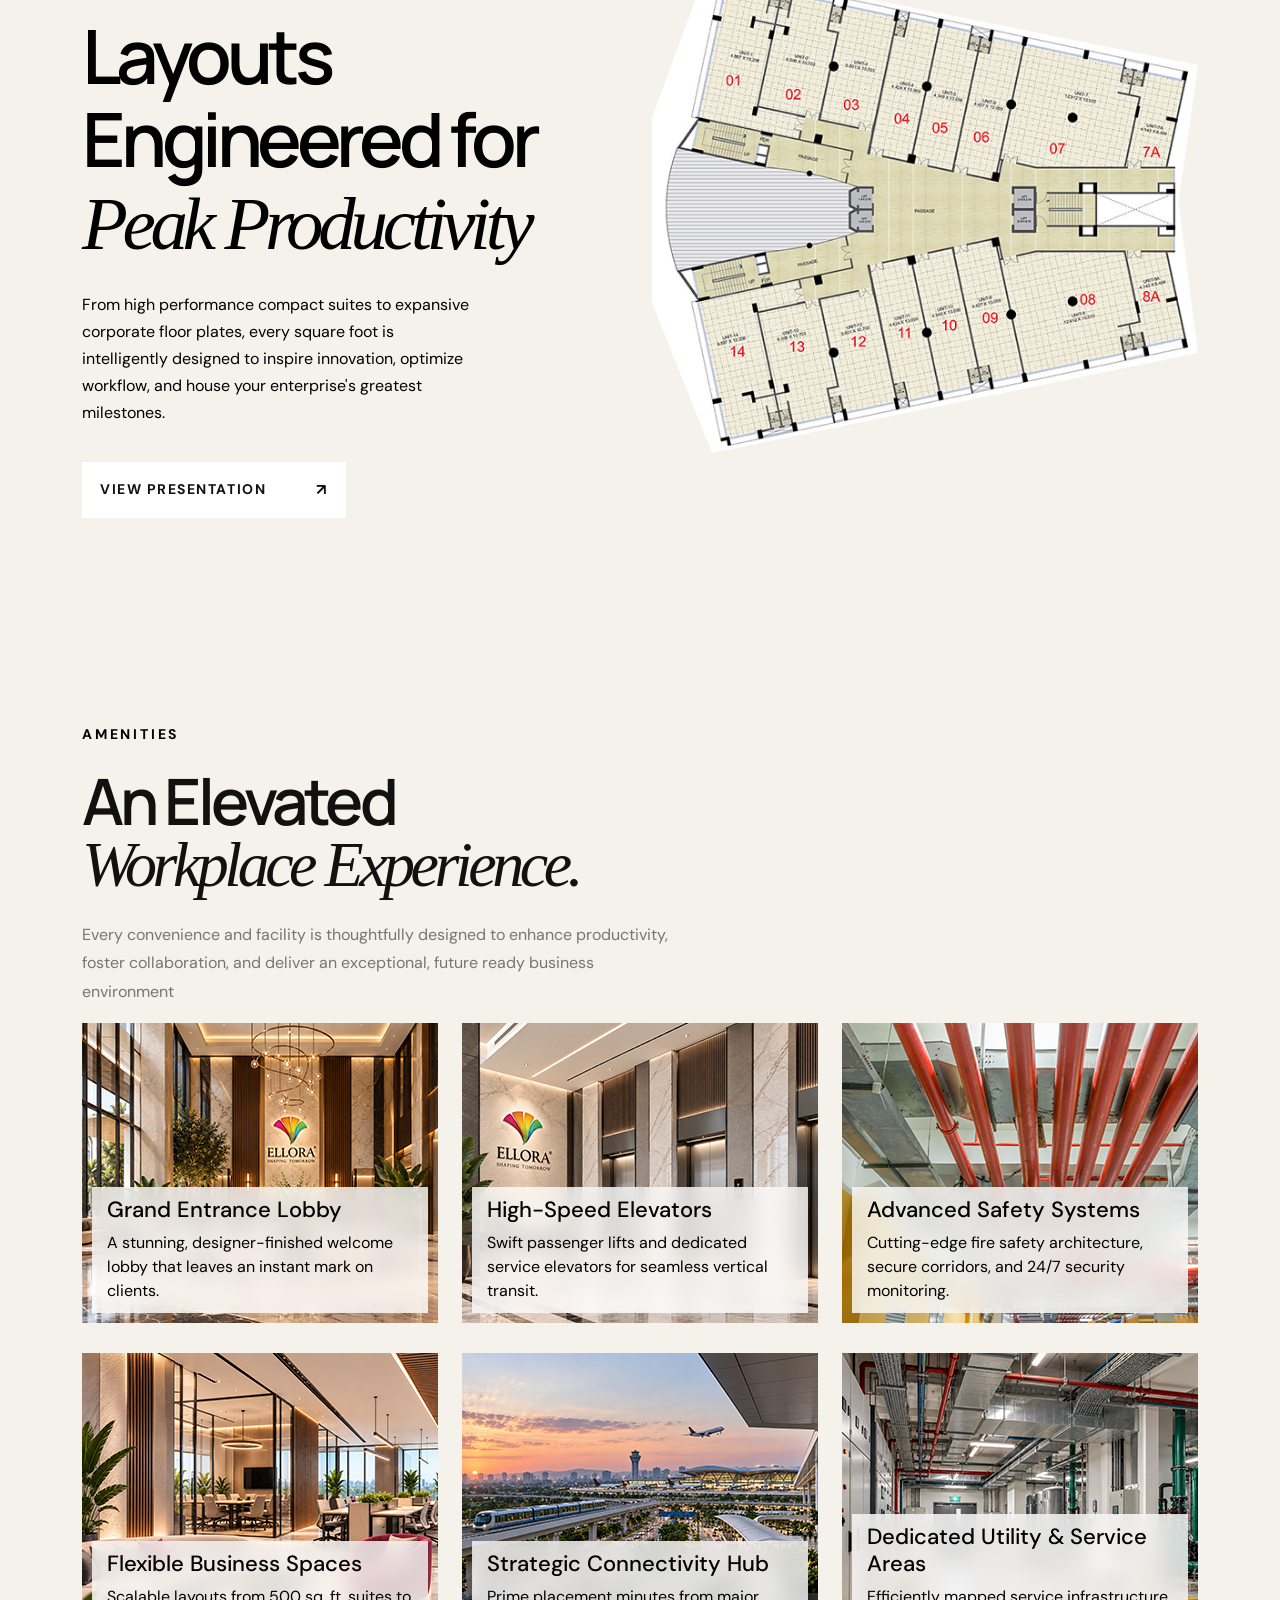
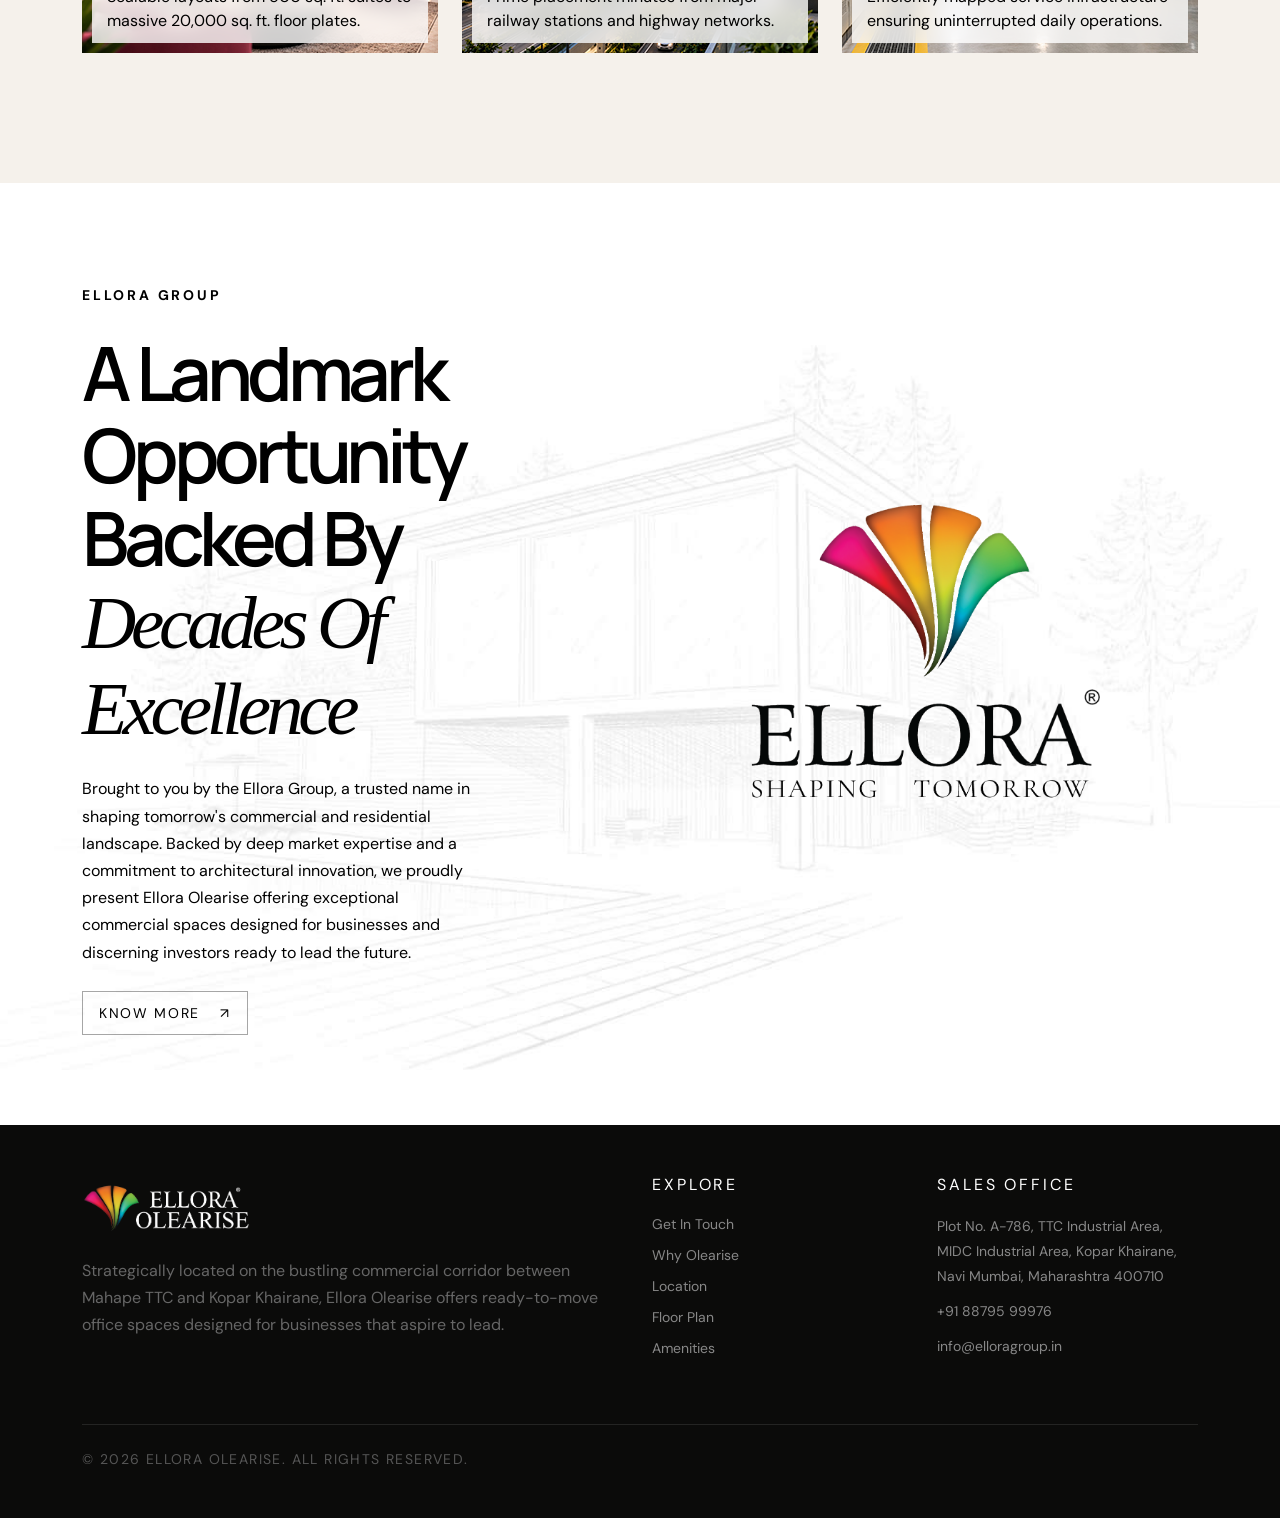
==== commit 330b2c61: "Add files via upload" ====
--- a/index.html
+++ b/index.html
@@ -45,11 +45,11 @@
         <div class="hero-content">
           <div class="hero-kicker reveal">ELLORA OLEARISE MHAPE, TTC</div>
           <h1 class="reveal">Navi Mumbai's 3.0 <br><em>Next Commercial</em><br>Landmark.</h1>
-          <h4 class="reveal">500 sq. ft. onwards, up to 20,000 sq. ft. floor plates</h4>
-          <p class="hero-copy reveal">Strategically located on the bustling commercial corridor between Mahape TTC and Kopar Khairane,  Ellora Olearise offers <strong style="font-size: 18px;">ready-to-move</strong> office spaces designed for businesses that aspire to lead.</p>
+          <h4 class="reveal">500 sq. ft. to 20,000 sq. ft. floor plates</h4>
+          <p class="hero-copy reveal">Strategically located on the bustling commercial corridor between Mahape TTC and Kopar Khairane, Ellora Olearise offers <strong style="font-size: 19px;">ready-to-move</strong> office spaces designed for businesses that aspire to lead.</p>
           <div class="hero-actions reveal">
-            <a href="#overview" class="btn-premium">Get Pricing & Floor Plans <span>↓</span></a>
-            <a href="" data-bs-toggle="modal" data-bs-target="#mainModalPopup" class="nav-cta">Book a Private Site Visit <span>↗</span></a>
+            <a href="" data-bs-toggle="modal" data-bs-target="#mainModalPopup" class="btn-premium">Book a Private Site Visit <span>↗</span></a>
+            <a href="#overview" class="nav-cta">Get Pricing & Floor Plans <span>↓</span></a>
           </div>
         </div>
         <!-- <div class="hero-bottom">
@@ -71,7 +71,7 @@
             <div class="col-6 col-md-3">
               <div class="hero-card">
                 <h3>Units</h3>
-                <p class="line-1">500 sq. ft. onwards, up to 20,000 sq. ft. floor plates</p>
+                <p class="line-1">500 sq. ft. to 20,000 sq. ft. floor plates</p>
                 <span></span>
                 <p class="line-2">Flexible Office Configurations</p>
               </div>
@@ -134,7 +134,7 @@
               </li>
               <li>
                 <span><svg xmlns="http://www.w3.org/2000/svg" height="40px" viewBox="0 -960 960 960" width="40px" fill="#00799f"><path d="m396.26-138.44-89.41-168.61-169.41-90.21 51.46-51.25 143.02 25.31 121.75-121.34-313.41-133.43 63.82-63.85 380.28 65.98 128.85-129.24q18.84-18.84 45.93-18.84t45.94 18.84q18.84 18.85 18.84 45.84 0 26.98-18.84 45.83L675.9-584.36l65.71 380.08-64.02 64.02-133.26-313.41L423-331.92l24.46 142.02-51.2 51.46Z"></path></svg></span>
-                <label>D.B. Patil<br> Int. Airport</label>
+                <label>Navi Mumbai Int.<br> Airport</label>
                 <p>20 mins</p>
               </li>
             </ul>
@@ -203,7 +203,7 @@
               <li>
                 <span>01</span>
                 <h3 class="muted-copy">Commercial Landmark</h3>
-                <p class="muted-copy">Beyond standard offices; crafted for corporations, enterprises, and high-value businesses looking for an elite identity.</p>
+                <p class="muted-copy">Beyond standard offices; crafted for corporations, enterprises, and high value businesses looking for an elite identity.</p>
               </li>
               <li>
                 <span>02</span>
@@ -260,7 +260,7 @@
               </li>
               <li>
                 <h4>Strategic Infrastructure Proximity</h4>
-                <p>Situated near major Data Centers, the upcoming D.B. Patil International Airport, and the crucial Turbhe-Kharghar Link Road.</p>
+                <p>Situated near major Data Centers, the upcoming Navi Mumbai International Airport, and the crucial Turbhe-Kharghar Link Road.</p>
               </li>
               <li>
                 <h4>Navi Mumbai's Prime Business Hub</h4>
@@ -301,7 +301,7 @@
               </li>
               <li>
                 <span><svg xmlns="http://www.w3.org/2000/svg" height="40px" viewBox="0 -960 960 960" width="40px" fill="#00799f"><path d="m396.26-138.44-89.41-168.61-169.41-90.21 51.46-51.25 143.02 25.31 121.75-121.34-313.41-133.43 63.82-63.85 380.28 65.98 128.85-129.24q18.84-18.84 45.93-18.84t45.94 18.84q18.84 18.85 18.84 45.84 0 26.98-18.84 45.83L675.9-584.36l65.71 380.08-64.02 64.02-133.26-313.41L423-331.92l24.46 142.02-51.2 51.46Z"/></svg></span>
-                <label>D.B. Patil<br> Int. Airport</label>
+                <label>Navi Mumbai Int.<br> Airport</label>
                 <p>20 mins</p>
               </li>
             </ul>
@@ -411,14 +411,11 @@
   <footer>
     <div class="container py-5">
       <div class="row g-4">
-        <div class="col-lg-5"><a class="navbar-brand" href="#home"><img src="images/logo-white.png"></a><p class="footer-copy mt-4">A premium commercial destination for businesses that refuse ordinary.</p></div>
-        <div class="col-6 col-lg-2"><small>EXPLORE</small>
+        <div class="col-lg-6"><a class="navbar-brand" href="#home"><img src="images/logo-white.png"></a><p class="footer-copy mt-4">Strategically located on the bustling commercial corridor between Mahape TTC and Kopar Khairane, Ellora Olearise offers ready-to-move office spaces designed for businesses that aspire to lead.</p></div>
+        <div class="col-6 col-lg-3"><small>EXPLORE</small>
           <a href="#overview">Get In Touch</a>
           <a href="#spaces">Why Olearise</a>
           <a href="#location">Location</a>
-        </div>
-        <div class="col-6 col-lg-2">
-          <small>PROJECT</small>
           <a href="#plan">Floor Plan</a>
           <a href="#amenities">Amenities</a>
         </div>
--- a/css/style.css
+++ b/css/style.css
@@ -211,7 +211,7 @@
 .hero-copy{
     font-size:16px;
     line-height:2;
-    max-width:550px;
+    max-width:570px;
     color:#000
 }
 .hero-actions{
@@ -846,7 +846,6 @@
 }
 .footer-copy{
     color:#666;
-    max-width:340px;
     line-height:1.7
 }
 .footer-brand{
@@ -865,7 +864,6 @@
 }
 .col-lg-2 small,.col-lg-3 small{
     display:block;
-    color:var(--accent);
     font-size:16px;
     letter-spacing:.18em;
     margin-bottom:17px
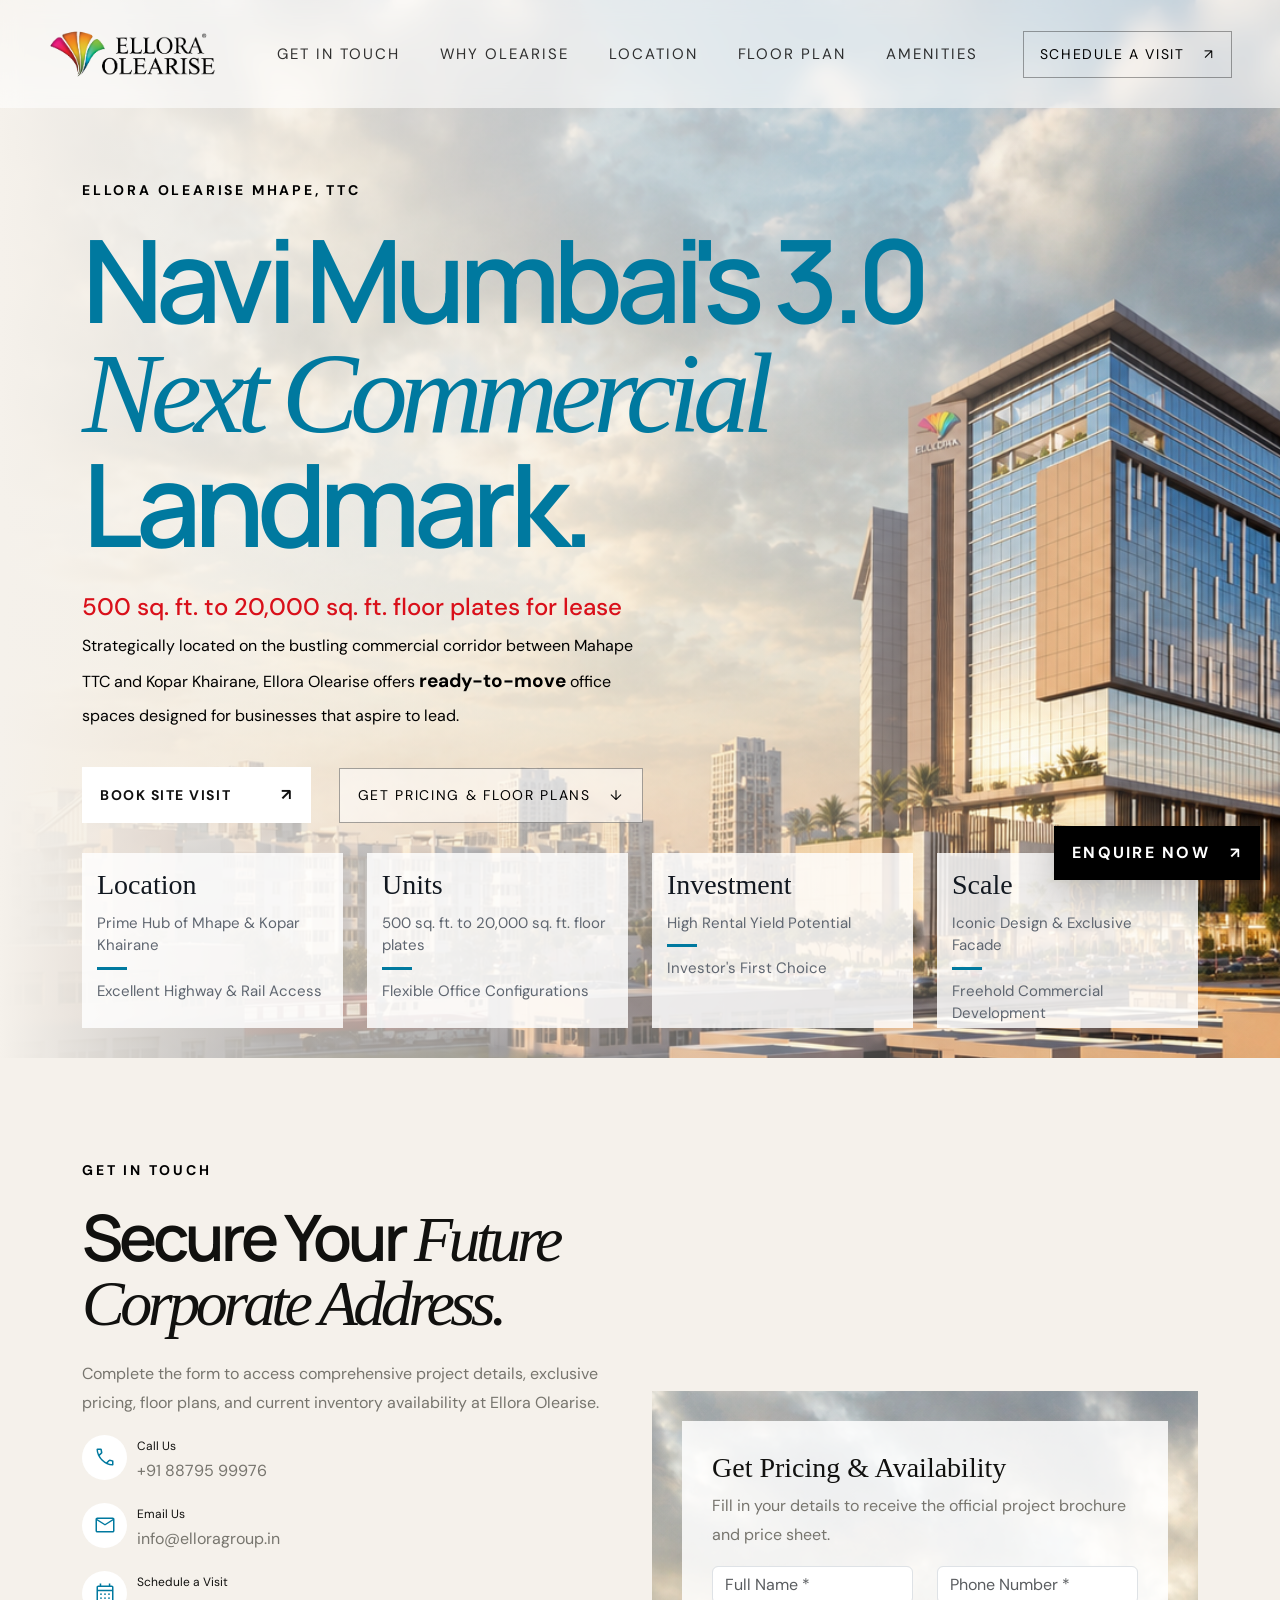
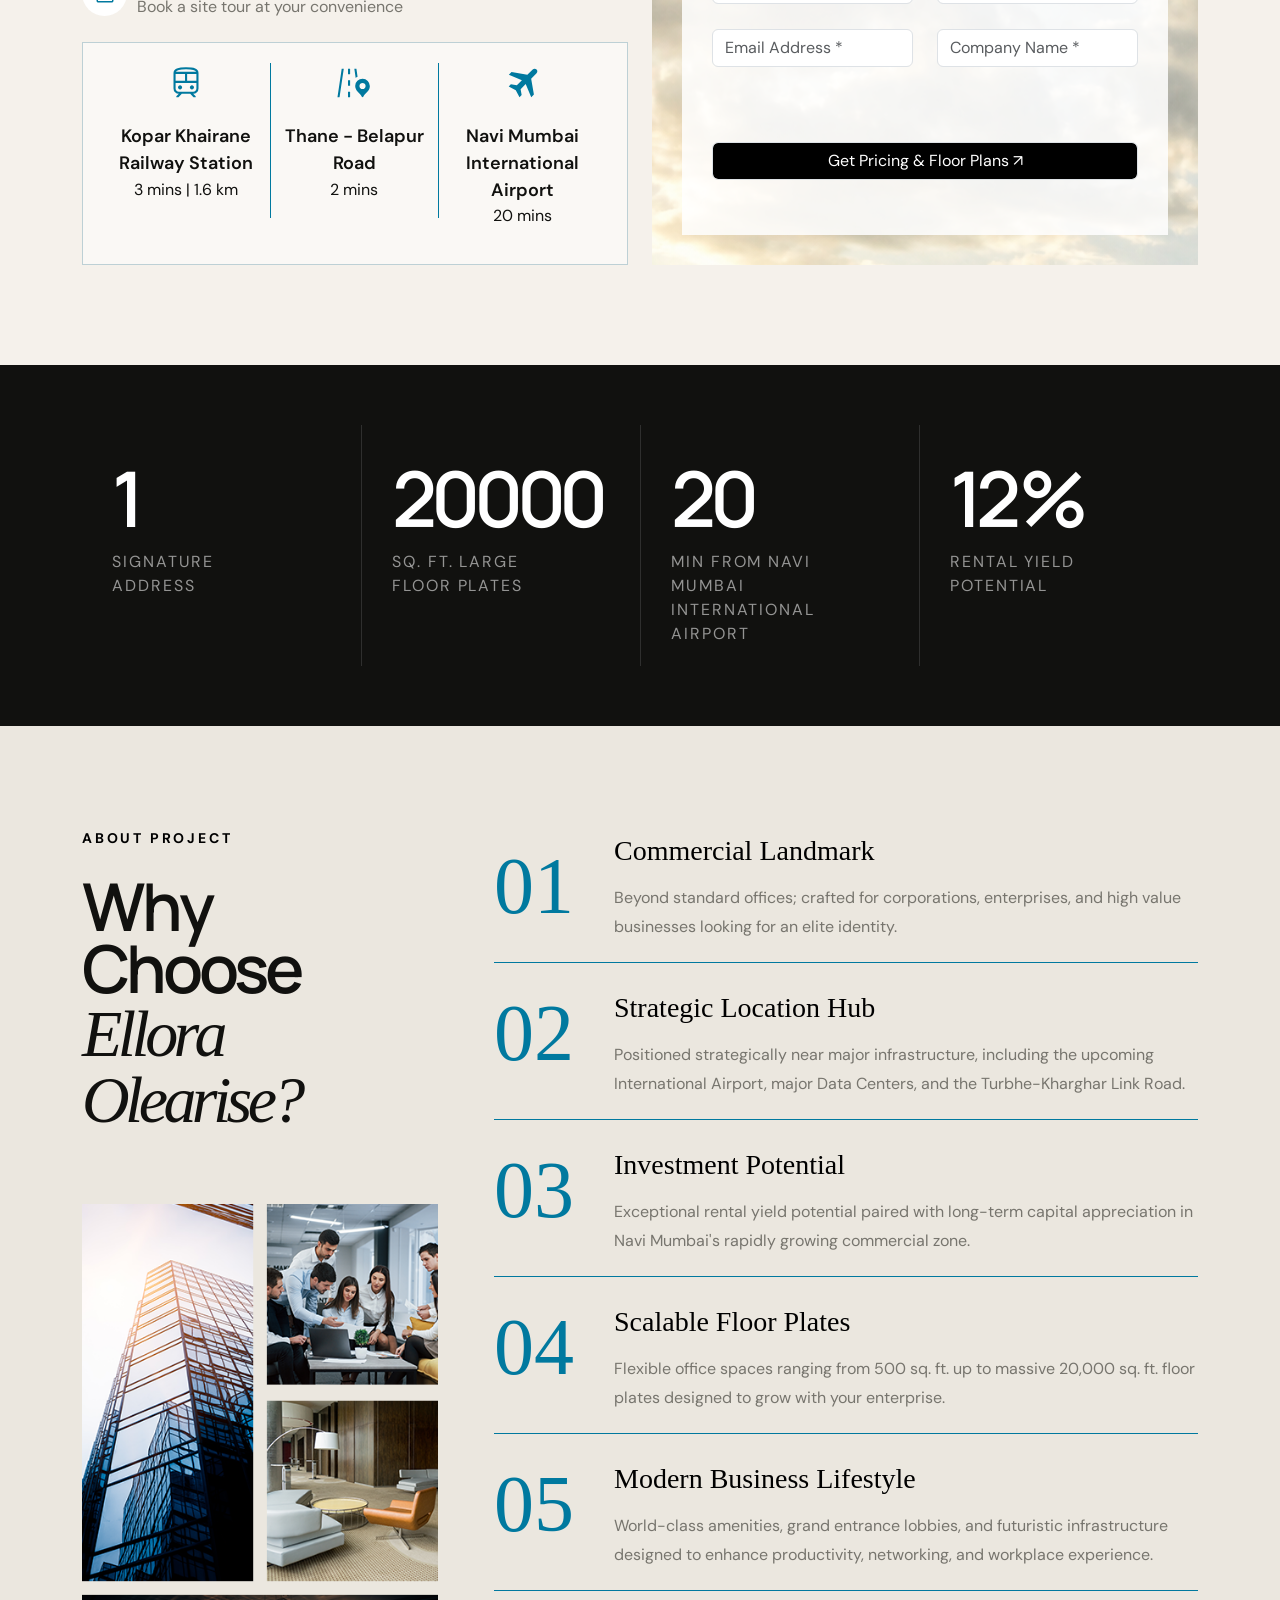
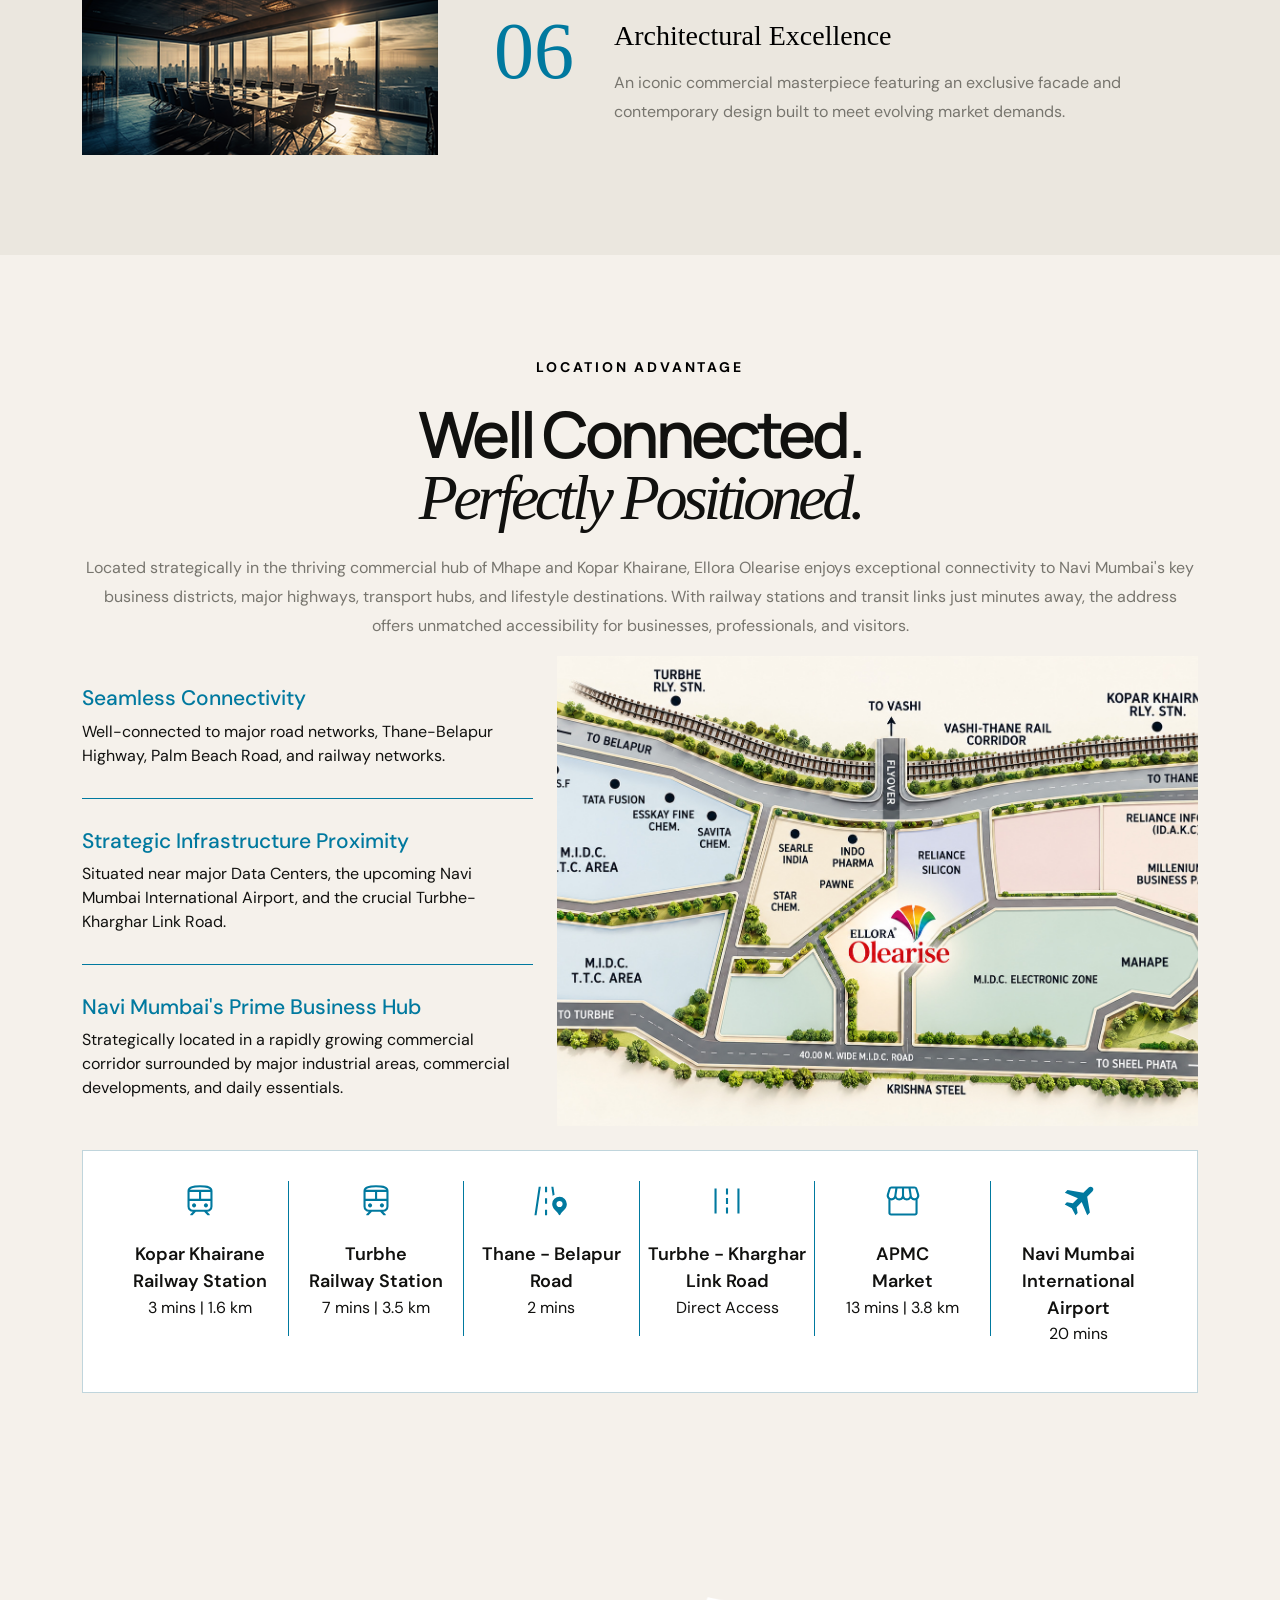
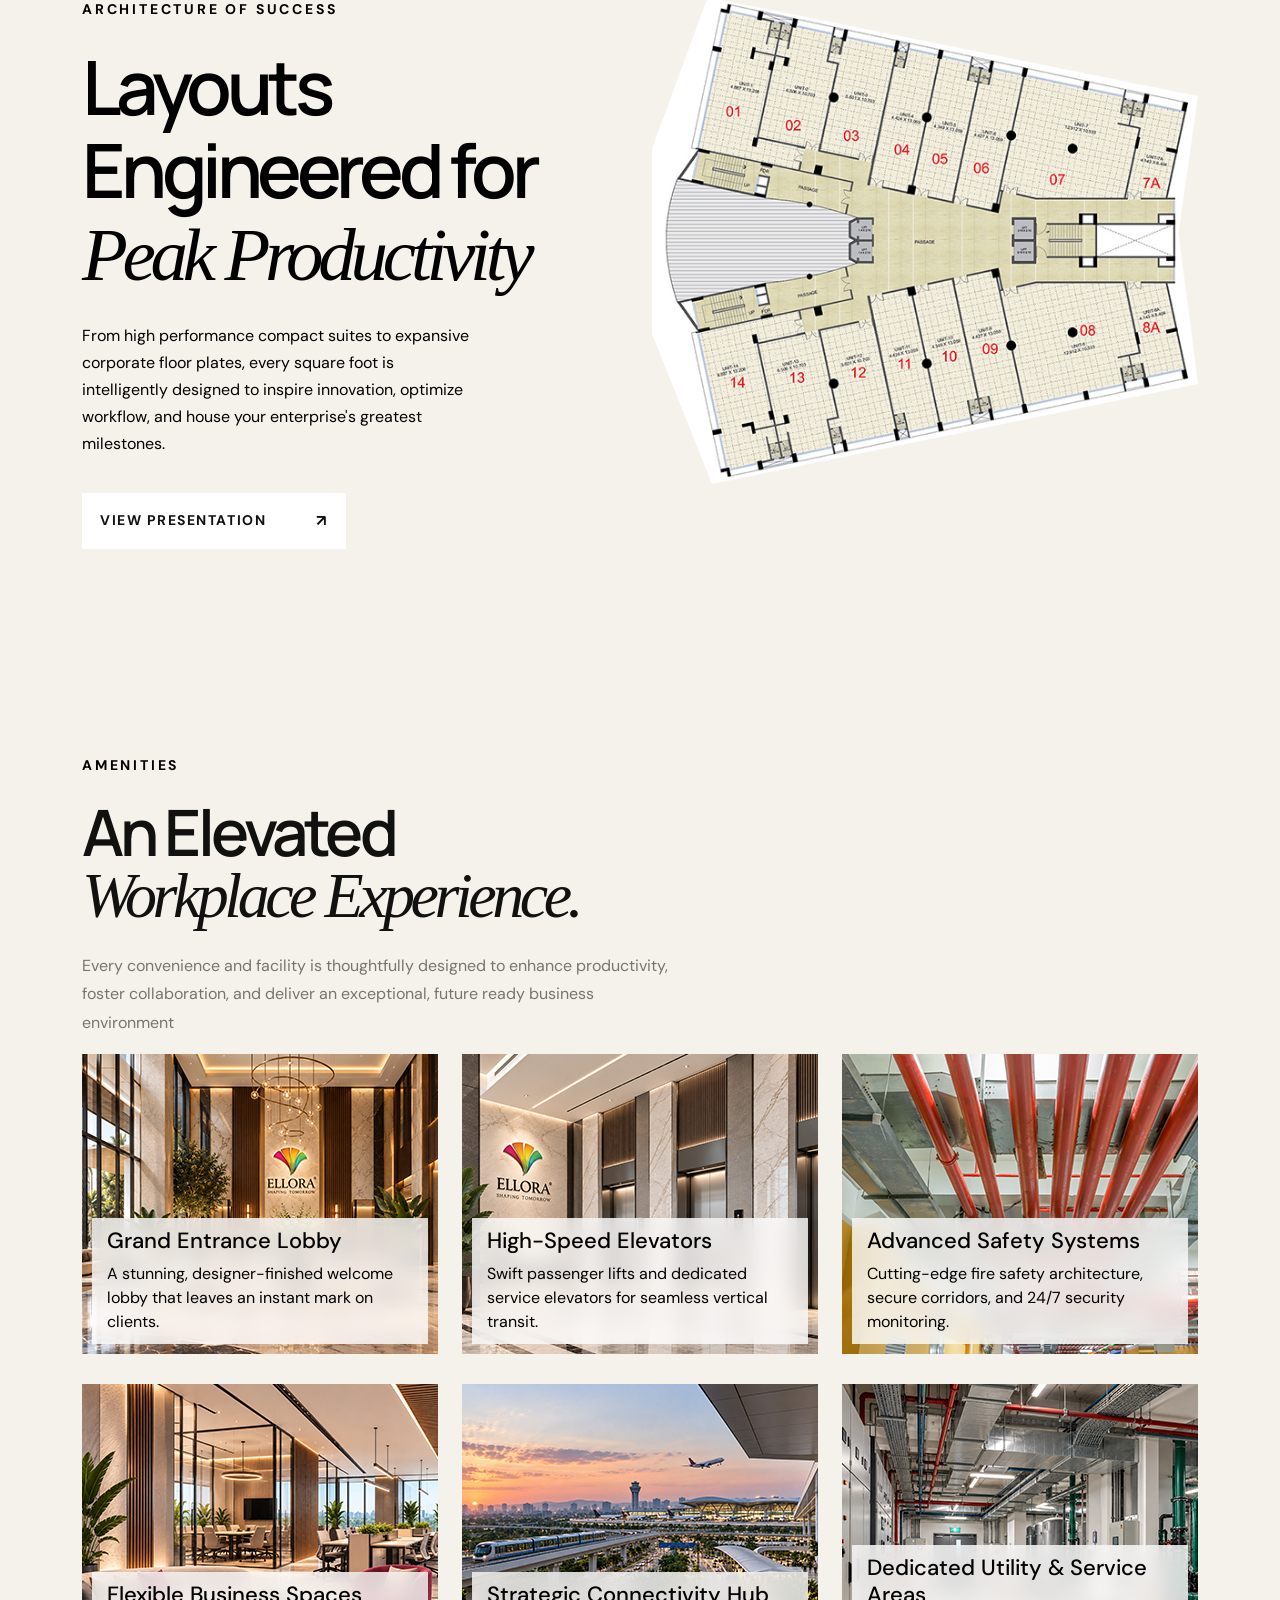
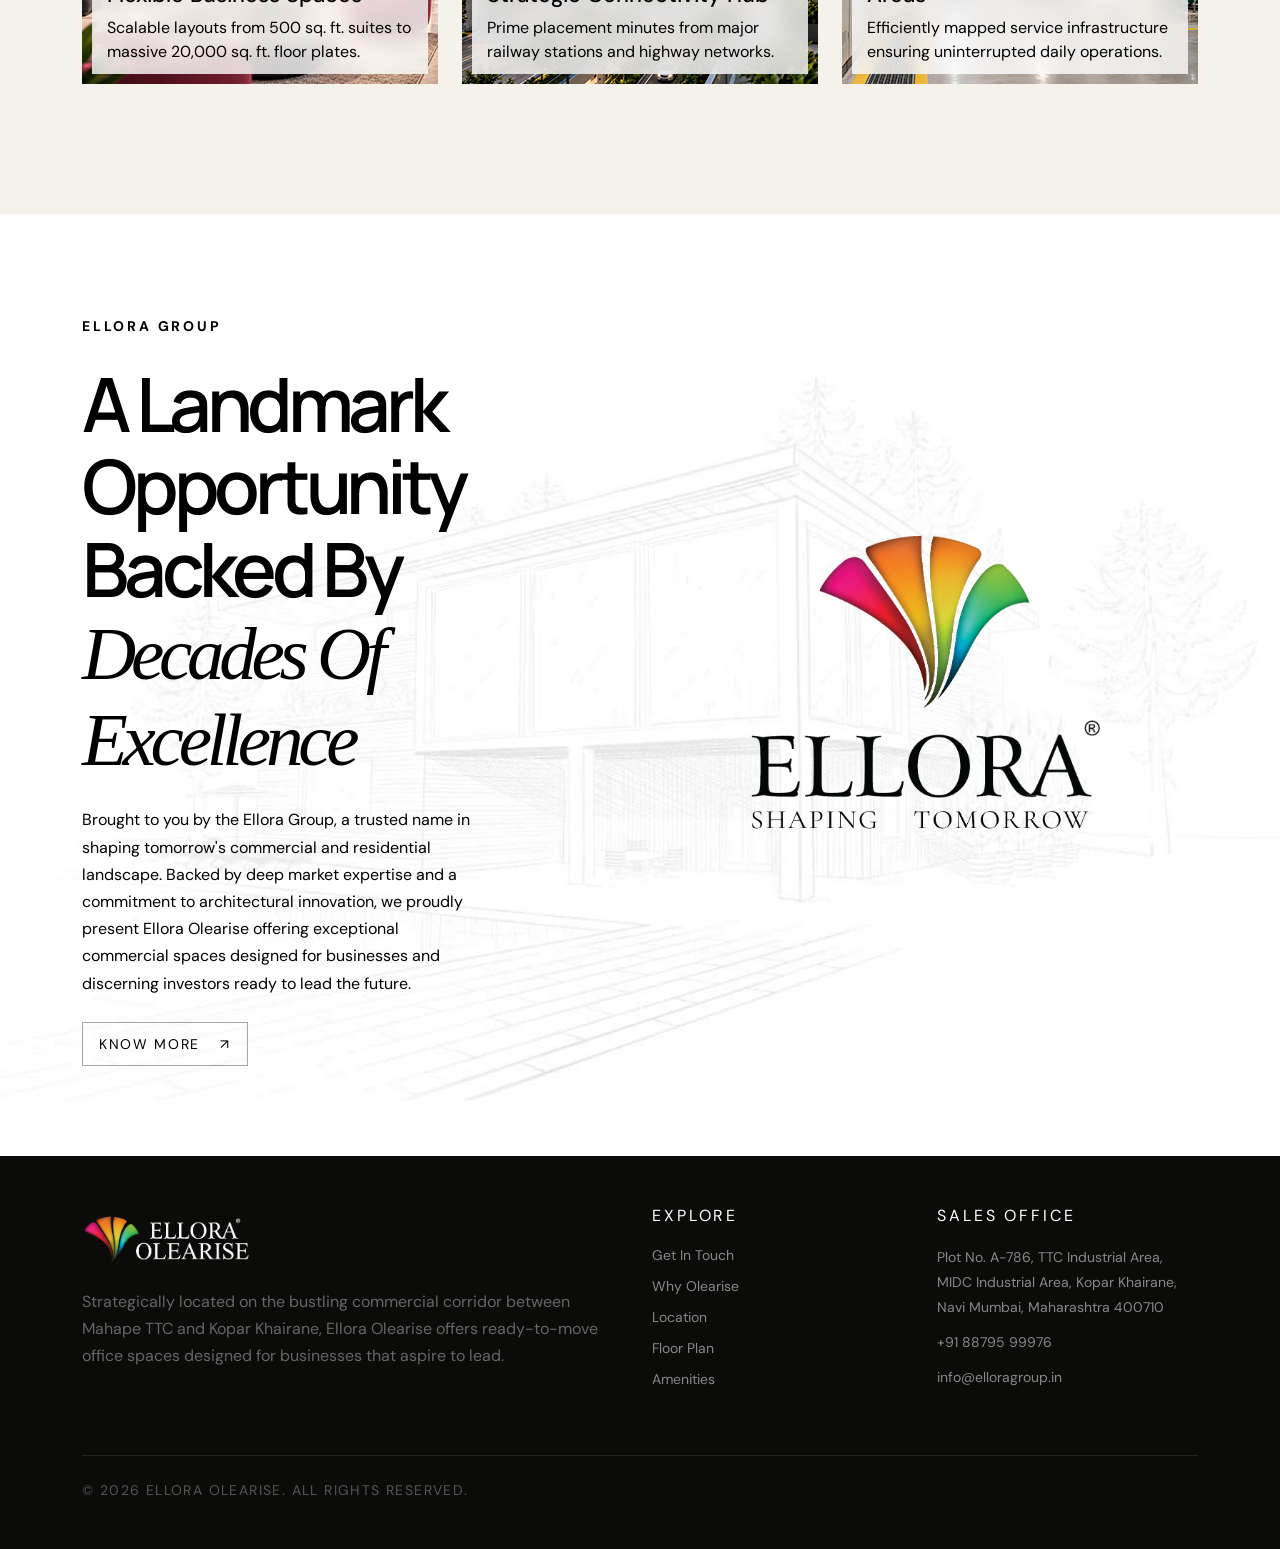
==== commit 69f48695: "Add files via upload" ====
--- a/index.html
+++ b/index.html
@@ -11,6 +11,23 @@
   <link href="https://fonts.googleapis.com/css2?family=DM+Sans:wght@400;500;600;700&family=Manrope:wght@400;500;600;700;800&display=swap" rel="stylesheet">
   <link href="css/bootstrap.min.css" rel="stylesheet">
   <link rel="stylesheet" href="css/style.css">
+  <!-- Meta Pixel Code -->
+  <script>
+  !function(f,b,e,v,n,t,s)
+  {if(f.fbq)return;n=f.fbq=function(){n.callMethod?
+  n.callMethod.apply(n,arguments):n.queue.push(arguments)};
+  if(!f._fbq)f._fbq=n;n.push=n;n.loaded=!0;n.version='2.0';
+  n.queue=[];t=b.createElement(e);t.async=!0;
+  t.src=v;s=b.getElementsByTagName(e)[0];
+  s.parentNode.insertBefore(t,s)}(window, document,'script',
+  'https://connect.facebook.net/en_US/fbevents.js');
+  fbq('init', '2018902308738845');
+  fbq('track', 'PageView');
+  </script>
+  <noscript><img height="1" width="1" style="display:none"
+  src="https://www.facebook.com/tr?id=2018902308738845&ev=PageView&noscript=1"
+  /></noscript>
+  <!-- End Meta Pixel Code -->
 </head>
 
 <body>
@@ -45,10 +62,10 @@
         <div class="hero-content">
           <div class="hero-kicker reveal">ELLORA OLEARISE MHAPE, TTC</div>
           <h1 class="reveal">Navi Mumbai's 3.0 <br><em>Next Commercial</em><br>Landmark.</h1>
-          <h4 class="reveal">500 sq. ft. to 20,000 sq. ft. floor plates</h4>
+          <h4 class="reveal">500 sq. ft. to 20,000 sq. ft. floor plates for lease</h4>
           <p class="hero-copy reveal">Strategically located on the bustling commercial corridor between Mahape TTC and Kopar Khairane, Ellora Olearise offers <strong style="font-size: 19px;">ready-to-move</strong> office spaces designed for businesses that aspire to lead.</p>
           <div class="hero-actions reveal">
-            <a href="" data-bs-toggle="modal" data-bs-target="#mainModalPopup" class="btn-premium">Book a Private Site Visit <span>↗</span></a>
+            <a href="" data-bs-toggle="modal" data-bs-target="#mainModalPopup" class="btn-premium">Book Site Visit <span>↗</span></a>
             <a href="#overview" class="nav-cta">Get Pricing & Floor Plans <span>↓</span></a>
           </div>
         </div>
@@ -63,9 +80,9 @@
             <div class="col-6 col-md-3">
               <div class="hero-card">
                 <h3>Location</h3>
-                <p class="line-1">Located Between BKC & Lower Parel</p>
+                <p class="line-1">Prime Hub of Mhape & Kopar Khairane</p>
                 <span></span>
-                <p class="line-2">Central Business District</p>
+                <p class="line-2">Excellent Highway & Rail Access</p>
               </div>
             </div>
             <div class="col-6 col-md-3">
@@ -118,7 +135,7 @@
               <li>
                 <svg xmlns="http://www.w3.org/2000/svg" height="24px" viewBox="0 -960 960 960" width="24px" fill="#00799f"><path d="M212.31-100Q182-100 161-121q-21-21-21-51.31v-535.38Q140-738 161-759q21-21 51.31-21h55.38v-84.61h61.54V-780h303.08v-84.61h60V-780h55.38Q778-780 799-759q21 21 21 51.31v535.38Q820-142 799-121q-21 21-51.31 21H212.31Zm0-60h535.38q4.62 0 8.46-3.85 3.85-3.84 3.85-8.46v-375.38H200v375.38q0 4.62 3.85 8.46 3.84 3.85 8.46 3.85ZM200-607.69h560v-100q0-4.62-3.85-8.46-3.84-3.85-8.46-3.85H212.31q-4.62 0-8.46 3.85-3.85 3.84-3.85 8.46v100Zm0 0V-720v112.31Zm280 210.77q-14.69 0-25.04-10.35-10.34-10.34-10.34-25.04 0-14.69 10.34-25.04 10.35-10.34 25.04-10.34t25.04 10.34q10.34 10.35 10.34 25.04 0 14.7-10.34 25.04-10.35 10.35-25.04 10.35Zm-185.04-10.35q-10.34-10.34-10.34-25.04 0-14.69 10.34-25.04 10.35-10.34 25.04-10.34t25.04 10.34q10.34 10.35 10.34 25.04 0 14.7-10.34 25.04-10.35 10.35-25.04 10.35t-25.04-10.35ZM640-396.92q-14.69 0-25.04-10.35-10.34-10.34-10.34-25.04 0-14.69 10.34-25.04 10.35-10.34 25.04-10.34t25.04 10.34q10.34 10.35 10.34 25.04 0 14.7-10.34 25.04-10.35 10.35-25.04 10.35ZM480-240q-14.69 0-25.04-10.35-10.34-10.34-10.34-25.03 0-14.7 10.34-25.04 10.35-10.35 25.04-10.35t25.04 10.35q10.34 10.34 10.34 25.04 0 14.69-10.34 25.03Q494.69-240 480-240Zm-185.04-10.35q-10.34-10.34-10.34-25.03 0-14.7 10.34-25.04 10.35-10.35 25.04-10.35t25.04 10.35q10.34 10.34 10.34 25.04 0 14.69-10.34 25.03Q334.69-240 320-240t-25.04-10.35ZM640-240q-14.69 0-25.04-10.35-10.34-10.34-10.34-25.03 0-14.7 10.34-25.04 10.35-10.35 25.04-10.35t25.04 10.35q10.34 10.34 10.34 25.04 0 14.69-10.34 25.03Q654.69-240 640-240Z"/></svg>
                 <label>Schedule a Visit</label>
-                <div class="value muted-copy">Book a private consultation and site tour at your convenience</div>
+                <div class="value muted-copy">Book a site tour at your convenience</div>
               </li>
             </ul>
             <ul class="connect-card clearfix reveal d-none d-sm-block">
@@ -134,7 +151,7 @@
               </li>
               <li>
                 <span><svg xmlns="http://www.w3.org/2000/svg" height="40px" viewBox="0 -960 960 960" width="40px" fill="#00799f"><path d="m396.26-138.44-89.41-168.61-169.41-90.21 51.46-51.25 143.02 25.31 121.75-121.34-313.41-133.43 63.82-63.85 380.28 65.98 128.85-129.24q18.84-18.84 45.93-18.84t45.94 18.84q18.84 18.85 18.84 45.84 0 26.98-18.84 45.83L675.9-584.36l65.71 380.08-64.02 64.02-133.26-313.41L423-331.92l24.46 142.02-51.2 51.46Z"></path></svg></span>
-                <label>Navi Mumbai Int.<br> Airport</label>
+                <label>Navi Mumbai International Airport</label>
                 <p>20 mins</p>
               </li>
             </ul>
@@ -160,12 +177,12 @@
                     <div class="col-12 col-lg-6">
                       <input type="text" required="" name="Company Name" placeholder="Company Name *" class="form-control">
                     </div>
-                    <div class="col-12 col-lg-12">
+                    <!-- <div class="col-12 col-lg-12">
                       <input type="text" required="" name="Requirement" placeholder="Requirement *" class="form-control">
                     </div>
                     <div class="col-12 col-lg-12">
                       <input type="text" required="" name="Query" placeholder="Have a specific query?" class="form-control">
-                    </div>
+                    </div> -->
                     <div class="col-12 col-lg-12">
                       <button type="submit" class="form-control">Get Pricing & Floor Plans <span>↗</span></button>
                     </div>
@@ -183,7 +200,7 @@
         <div class="row g-0">
           <div class="col-6 col-lg-3 stat reveal"><strong data-count="1">0</strong><span>SIGNATURE <br>ADDRESS</span></div>
           <div class="col-6 col-lg-3 stat reveal"><strong data-count="20000">0</strong><span>SQ. FT. LARGE <br>FLOOR PLATES⁠ </span></div>
-          <div class="col-6 col-lg-3 stat reveal"><strong data-count="20">0</strong><span>Min FROM NEW INTERNATIONAL AIRPORT</span></div>
+          <div class="col-6 col-lg-3 stat reveal"><strong data-count="20">0</strong><span>Min FROM Navi Mumbai INTERNATIONAL AIRPORT</span></div>
           <div class="col-6 col-lg-3 stat reveal"><strong data-count="12">0</strong> <strong>%</strong><span>⁠RENTAL YIELD <br>POTENTIAL</span></div>
         </div>
       </div>
@@ -194,7 +211,7 @@
         <div class="row">
           <div class="col-12 col-md-4">
             <div class="section-head d-flex justify-content-between align-items-end mb-5">
-              <div><span class="eyebrow reveal">WHY CHOOSE ELLORA OLEARISE</span><h2 class="section-title reveal">Why Choose<br><em>Ellora Olearise?</em></h2></div>
+              <div><span class="eyebrow reveal">About Project</span><h2 class="section-title reveal">Why Choose<br><em>Ellora Olearise?</em></h2></div>
             </div>
                 <img src="images/eo-grid.png">
           </div>
@@ -301,7 +318,7 @@
               </li>
               <li>
                 <span><svg xmlns="http://www.w3.org/2000/svg" height="40px" viewBox="0 -960 960 960" width="40px" fill="#00799f"><path d="m396.26-138.44-89.41-168.61-169.41-90.21 51.46-51.25 143.02 25.31 121.75-121.34-313.41-133.43 63.82-63.85 380.28 65.98 128.85-129.24q18.84-18.84 45.93-18.84t45.94 18.84q18.84 18.85 18.84 45.84 0 26.98-18.84 45.83L675.9-584.36l65.71 380.08-64.02 64.02-133.26-313.41L423-331.92l24.46 142.02-51.2 51.46Z"/></svg></span>
-                <label>Navi Mumbai Int.<br> Airport</label>
+                <label>Navi Mumbai International Airport</label>
                 <p>20 mins</p>
               </li>
             </ul>
@@ -458,12 +475,12 @@
                       <div class="col-12 col-lg-6">
                         <input type="text" required="" name="Company Name" placeholder="Company Name *" class="form-control">
                       </div>
-                      <div class="col-12 col-lg-12">
+                      <!-- <div class="col-12 col-lg-12">
                         <input type="text" required="" name="Requirement" placeholder="Requirement *" class="form-control">
                       </div>
                       <div class="col-12 col-lg-12">
                         <input type="text" required="" name="Query" placeholder="Have a specific query?" class="form-control">
-                      </div>
+                      </div> -->
                       <div class="col-12 col-lg-12">
                         <button type="submit" class="form-control">Get Pricing & Floor Plans <span>↗</span></button>
                       </div>
--- a/css/style.css
+++ b/css/style.css
@@ -472,6 +472,7 @@
 }
 .spaces h3 {
     font-family: Georgia, serif;
+    color: #000;
 }
 .spaces p {
     margin-bottom: 0;
@@ -680,6 +681,7 @@
 }
 ul.connectivity-features li h4 {
     font-size: 21px;
+    color: #00799f;
 }
 ul.connectivity-features li p {
     margin: 0;
@@ -778,9 +780,9 @@
     margin: 0 auto 20px;
 }
 ul.connect-card li label {
-    font-size: 20px;
+    font-size: 18px;
     font-weight: 600;
-    min-height: 65px;
+    min-height: 55px;
 }
 .lead-form input,.lead-form select{
     width:100%;
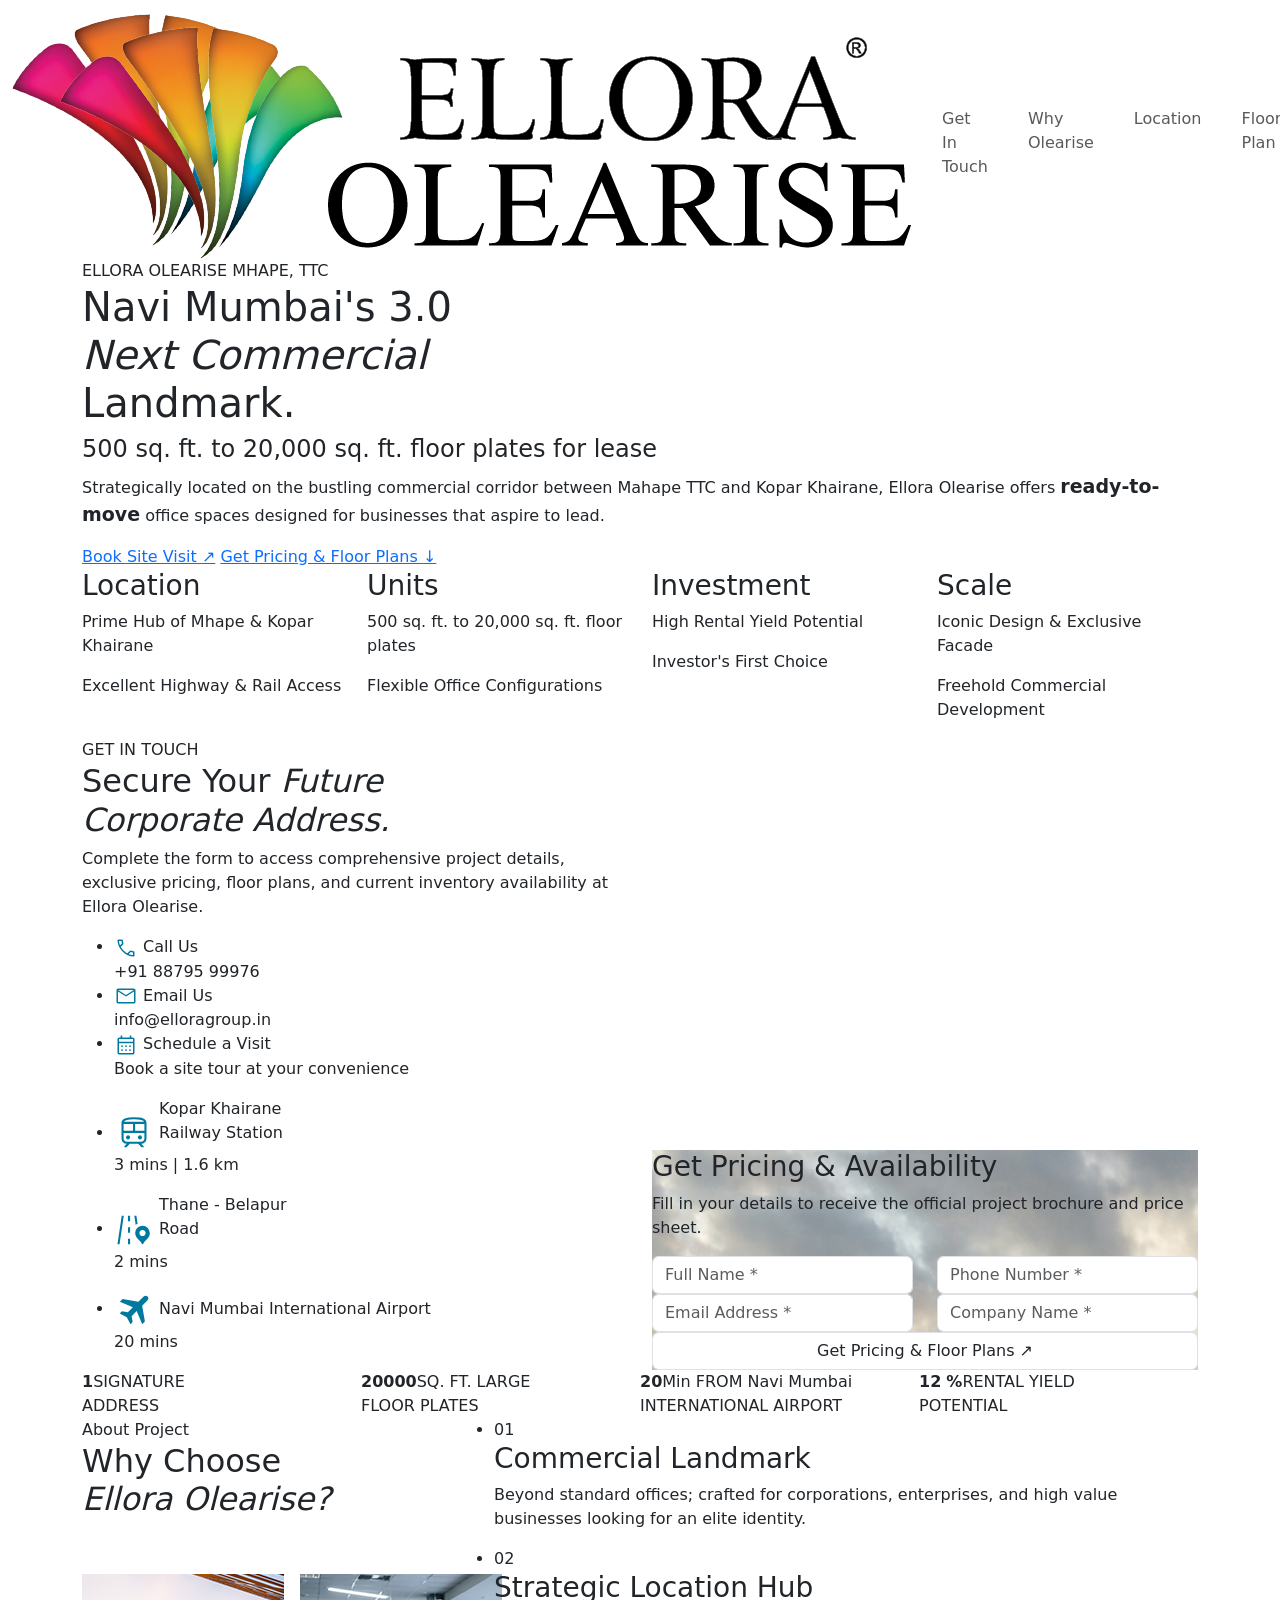
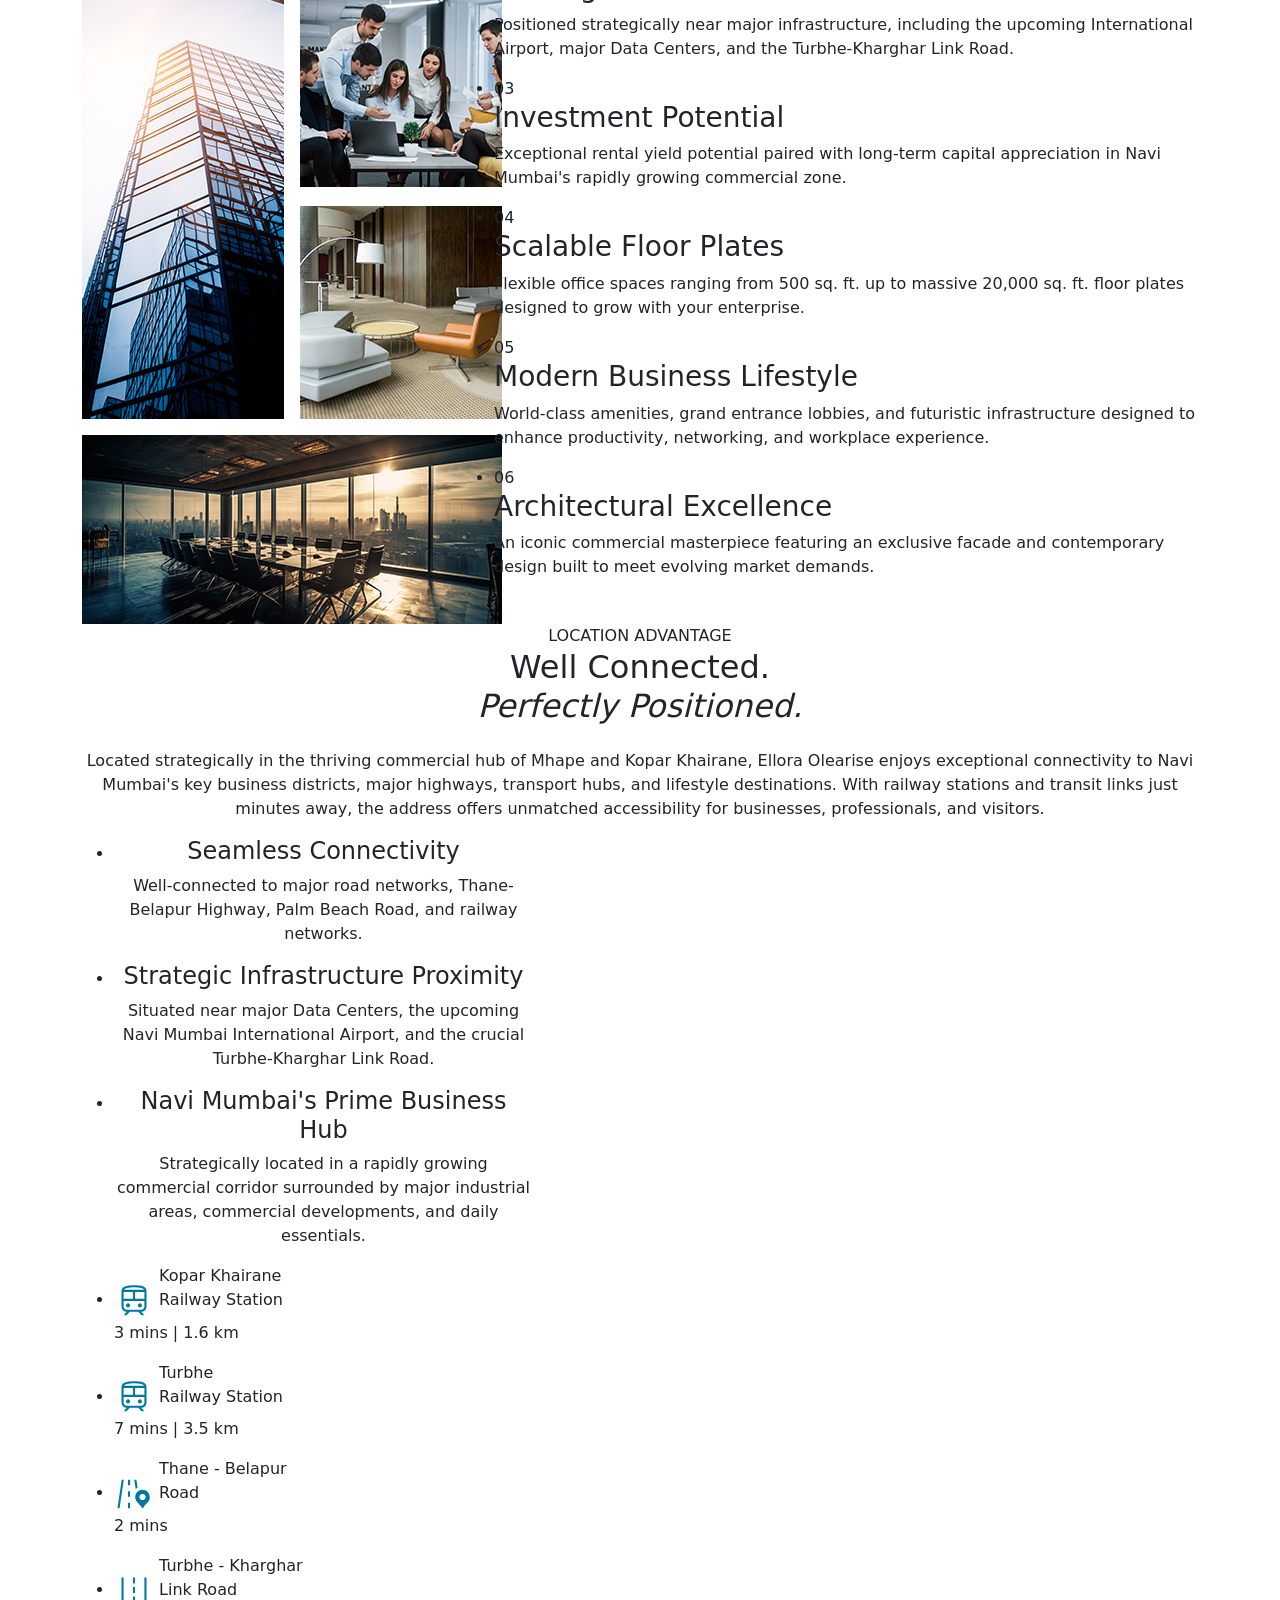
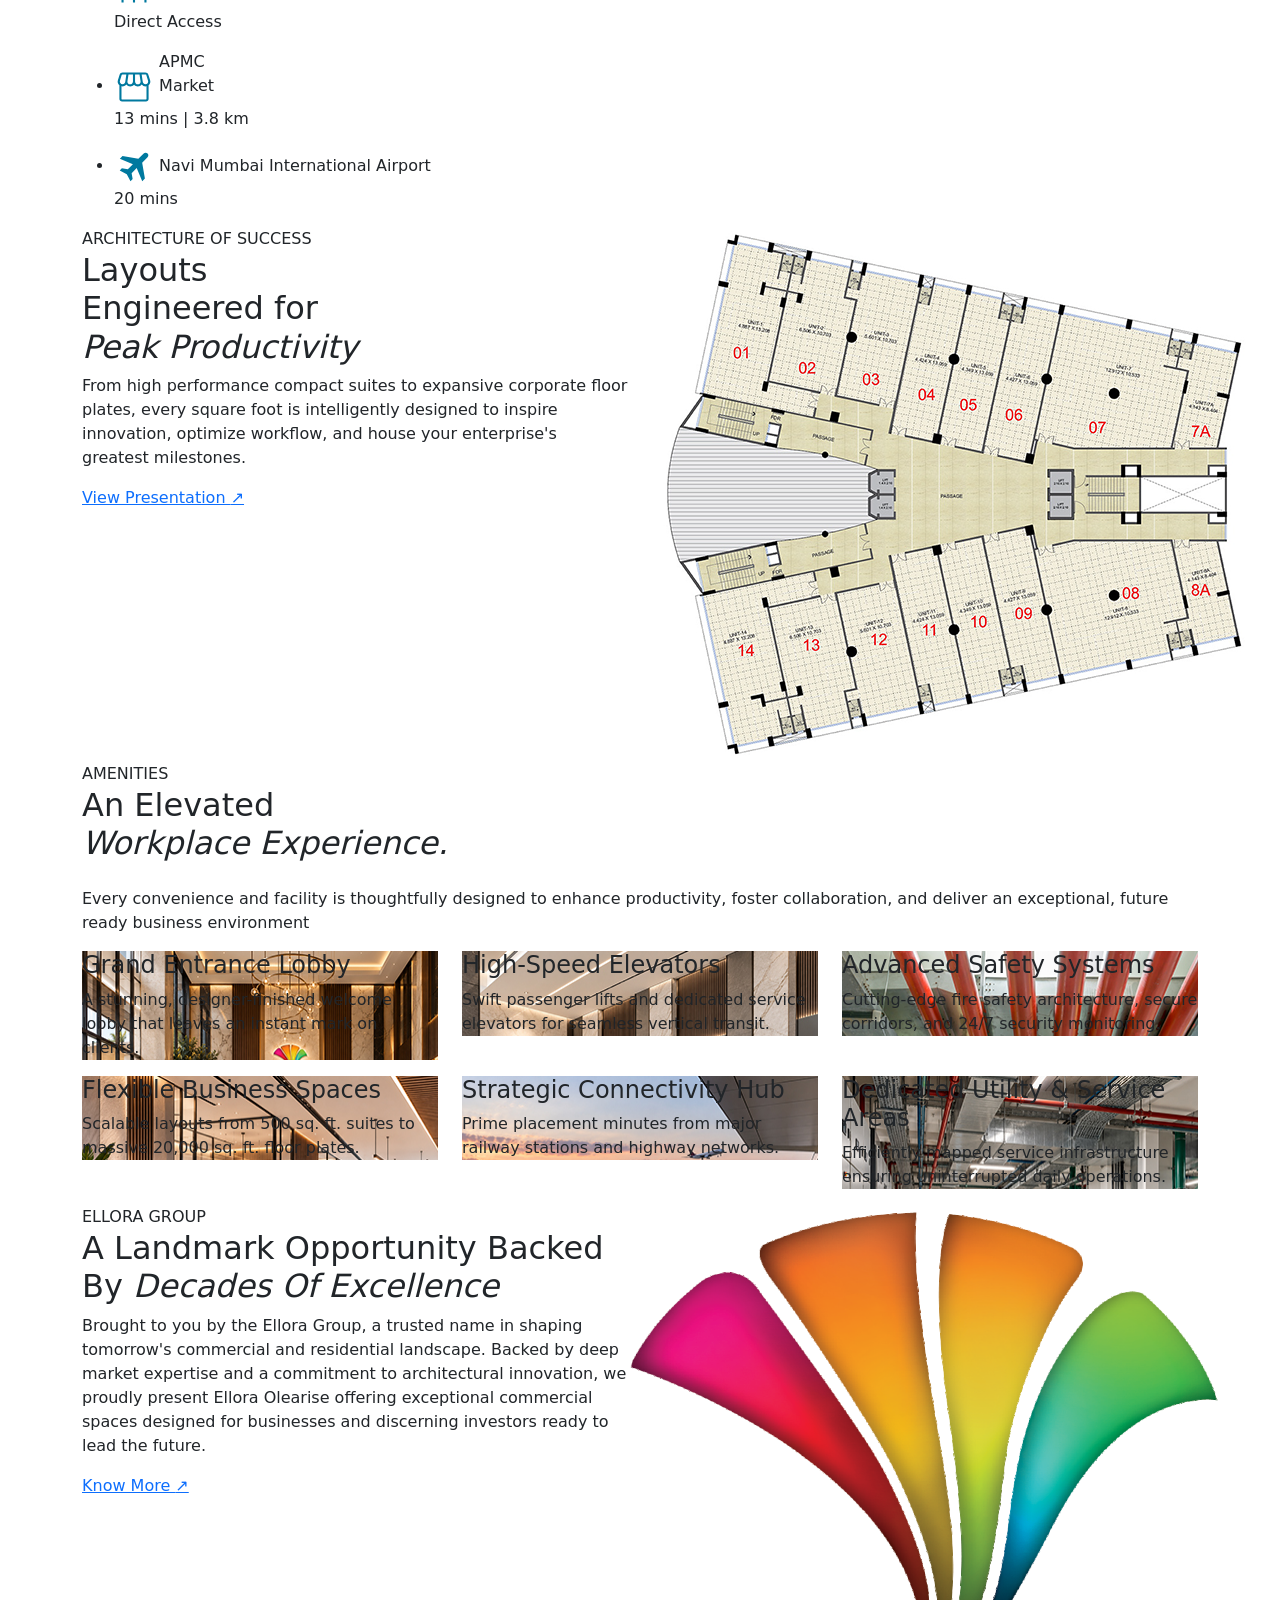
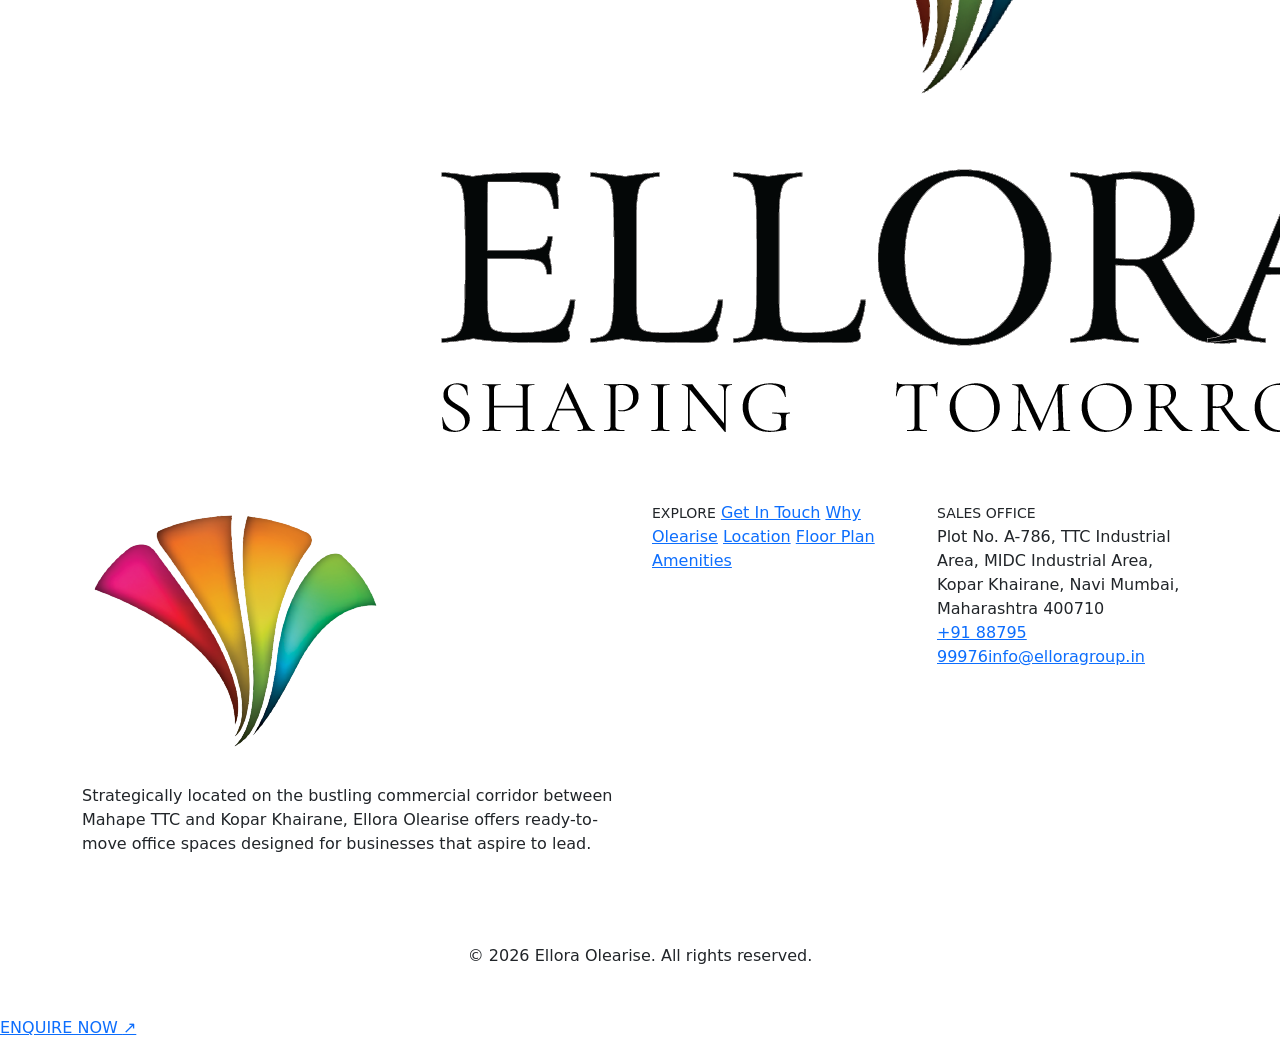
==== commit 3645f985: "Add files via upload" ====
--- a/index.html
+++ b/index.html
@@ -10,7 +10,7 @@
   <link rel="preconnect" href="https://fonts.gstatic.com" crossorigin>
   <link href="https://fonts.googleapis.com/css2?family=DM+Sans:wght@400;500;600;700&family=Manrope:wght@400;500;600;700;800&display=swap" rel="stylesheet">
   <link href="css/bootstrap.min.css" rel="stylesheet">
-  <link rel="stylesheet" href="css/style.css">
+  <link rel="stylesheet" href="https://project-css-sooty.vercel.app/ellora-style.css">
   <!-- Meta Pixel Code -->
   <script>
   !function(f,b,e,v,n,t,s)
@@ -117,6 +117,42 @@
     <section class="intro section-pad" id="overview">
       <div class="container">
         <div class="row align-items-end">
+          
+          <div class="col-lg-6 d-block d-sm-none">
+            <div class="intro-form-background-image" style="background-image: url(images/hero-banner.png);">
+              <div class="intro-form-card">
+                <h3>Get Pricing & Availability</h3>
+                <p class="muted-copy">Fill in your details to receive the official project brochure and price sheet.</p>
+                <form action="https://api.web3forms.com/submit" method="POST">
+                  <input type="hidden" name="access_key" value="9e9e47db-1801-4096-8040-10f8c0e3b989">
+                  <input type="hidden" name="redirect" value="https://official.elloragroup.in/thank-you.html">
+                  <div class="row">
+                    <div class="col-12 col-lg-6">
+                      <input type="text" required="" name="Full Name" placeholder="Full Name *" class="form-control">
+                    </div>
+                    <div class="col-12 col-lg-6">
+                      <input type="text" required="" name="Phone Number" placeholder="Phone Number *" class="form-control" maxlength="13" minlength="10" inputmode="numeric" >
+                    </div>
+                    <div class="col-12 col-lg-6">
+                      <input type="text" required="" name="Email Address" placeholder="Email Address *" class="form-control">
+                    </div>
+                    <div class="col-12 col-lg-6">
+                      <input type="text" required="" name="Company Name" placeholder="Company Name *" class="form-control">
+                    </div>
+                    <!-- <div class="col-12 col-lg-12">
+                      <input type="text" required="" name="Requirement" placeholder="Requirement *" class="form-control">
+                    </div>
+                    <div class="col-12 col-lg-12">
+                      <input type="text" required="" name="Query" placeholder="Have a specific query?" class="form-control">
+                    </div> -->
+                    <div class="col-12 col-lg-12">
+                      <button type="submit" class="form-control">Get Pricing & Floor Plans <span>↗</span></button>
+                    </div>
+                  </div>
+                </form>
+              </div>
+            </div>
+          </div>
           <div class="col-lg-6">
             <span class="eyebrow reveal">GET IN TOUCH</span>
             <h2 class="section-title reveal">Secure Your <em>Future<br> Corporate Address.</em> </h2>
@@ -156,7 +192,7 @@
               </li>
             </ul>
           </div>
-          <div class="col-lg-6">
+          <div class="col-lg-6 d-none d-sm-block">
             <div class="intro-form-background-image" style="background-image: url(images/hero-banner.png);">
               <div class="intro-form-card">
                 <h3>Get Pricing & Availability</h3>
@@ -449,52 +485,97 @@
 
   <div class="modal fade" id="mainModalPopup" data-bs-backdrop="static" data-bs-keyboard="false" tabindex="-1" aria-labelledby="mainModalPopupLabel" aria-hidden="false">
     <div class="modal-dialog modal-dialog-centered modal-dialog-scrollable">
-        <div class="modal-content custom-modal-content">
-
-            <div class="modal-close" data-bs-dismiss="modal">
-                ✕
-            </div>
-
-            <div class="modal-body">
-                <div class="intro-form-card">
-                    <h3>Get Pricing &amp; Availability</h3>
-                    <p class="muted-copy">Fill in your details to receive the official project brochure and price sheet.</p>
-                  <form class="modal-form-view" action="https://api.web3forms.com/submit" method="POST">
-                    <input type="hidden" name="access_key" value="9e9e47db-1801-4096-8040-10f8c0e3b989">
-                    <input type="hidden" name="redirect" value="https://official.elloragroup.in/thank-you.html">
-                    <div class="row">
-                      <div class="col-12 col-lg-6">
-                        <input type="text" required="" name="Full Name" placeholder="Full Name *" class="form-control">
-                      </div>
-                      <div class="col-12 col-lg-6">
-                        <input type="text" required="" name="Phone Number" placeholder="Phone Number *" class="form-control" maxlength="13" minlength="10" inputmode="numeric" >
-                      </div>
-                      <div class="col-12 col-lg-6">
-                        <input type="text" required="" name="Email Address" placeholder="Email Address *" class="form-control">
-                      </div>
-                      <div class="col-12 col-lg-6">
-                        <input type="text" required="" name="Company Name" placeholder="Company Name *" class="form-control">
-                      </div>
-                      <!-- <div class="col-12 col-lg-12">
-                        <input type="text" required="" name="Requirement" placeholder="Requirement *" class="form-control">
-                      </div>
-                      <div class="col-12 col-lg-12">
-                        <input type="text" required="" name="Query" placeholder="Have a specific query?" class="form-control">
-                      </div> -->
-                      <div class="col-12 col-lg-12">
-                        <button type="submit" class="form-control">Get Pricing & Floor Plans <span>↗</span></button>
-                      </div>
-                    </div>
-                  </form>
+      <div class="modal-content custom-modal-content">
+        <div class="modal-close" data-bs-dismiss="modal">
+            ✕
+        </div>
+        <div class="modal-body">
+          <div class="intro-form-card">
+              <h3>Get Pricing &amp; Availability</h3>
+              <p class="muted-copy">Fill in your details to receive the official project brochure and price sheet.</p>
+            <form class="modal-form-view" action="https://api.web3forms.com/submit" method="POST">
+              <input type="hidden" name="access_key" value="9e9e47db-1801-4096-8040-10f8c0e3b989">
+              <input type="hidden" name="redirect" value="https://official.elloragroup.in/thank-you.html">
+              <div class="row">
+                <div class="col-12">
+                  <input type="text" required="" name="Full Name" placeholder="Full Name *" class="form-control">
                 </div>
-            </div>
-        </div>
+                <div class="col-12">
+                  <input type="text" required="" name="Phone Number" placeholder="Phone Number *" class="form-control" maxlength="13" minlength="10" inputmode="numeric" >
+                </div>
+                <div class="col-12">
+                  <input type="text" required="" name="Email Address" placeholder="Email Address *" class="form-control">
+                </div>
+                <div class="col-12">
+                  <input type="text" required="" name="Company Name" placeholder="Company Name *" class="form-control">
+                </div>
+                <!-- <div class="col-12 col-lg-12">
+                  <input type="text" required="" name="Requirement" placeholder="Requirement *" class="form-control">
+                </div>
+                <div class="col-12 col-lg-12">
+                  <input type="text" required="" name="Query" placeholder="Have a specific query?" class="form-control">
+                </div> -->
+                <div class="col-12 col-lg-12">
+                  <button type="submit" class="form-control">Get Pricing & Floor Plans <span>↗</span></button>
+                </div>
+              </div>
+            </form>
+          </div>
+        </div>
+      </div>
     </div>
-</div>
-
-  <div class="floating-enquire"><a href="" data-bs-toggle="modal" data-bs-target="#mainModalPopup">ENQUIRE NOW <span>↗</span></a></div>
+  </div>
+
+  <div class="floating-enquire d-none d-sm-block"><a href="" data-bs-toggle="modal" data-bs-target="#mainModalPopup">ENQUIRE NOW <span>↗</span></a></div>
+  <div class="floating-enquire d-block d-sm-none"><a href="" data-bs-toggle="modal" data-bs-target="#mainModalPopup">SITE VISIT <span>↗</span></a></div>
 
   <script src="js/bootstrap.bundle.min.js"></script>
   <script src="js/script.js"></script>
+  
+<script>
+document.addEventListener("DOMContentLoaded", function () {
+    const modalElement = document.getElementById("mainModalPopup");
+
+    if (!modalElement) return;
+
+    const modal = bootstrap.Modal.getOrCreateInstance(modalElement);
+
+    let popupCount = 0;
+    let popupTimer;
+    let formSubmitted = false;
+
+    // Track both Web3Forms on the page
+    const web3Forms = document.querySelectorAll(
+        'form[action*="web3forms.com/submit"]'
+    );
+
+    web3Forms.forEach(function (form) {
+        form.addEventListener("submit", function () {
+            formSubmitted = true;
+            clearTimeout(popupTimer);
+        });
+    });
+
+    function triggerPopup() {
+        // Stop if a form has been submitted or the popup limit is reached
+        if (formSubmitted || popupCount >= 3) return;
+
+        // Open the modal only if it is not already visible
+        if (!modalElement.classList.contains("show")) {
+            modal.show();
+            popupCount++;
+        }
+
+        // Trigger the popup again after 10 seconds, up to 3 times total
+        if (!formSubmitted && popupCount < 3) {
+            popupTimer = setTimeout(triggerPopup, 10000);
+        }
+    }
+
+    // Show the first popup 20 seconds after page load
+    popupTimer = setTimeout(triggerPopup, 20000);
+});
+</script>
+
 </body>
 </html>
